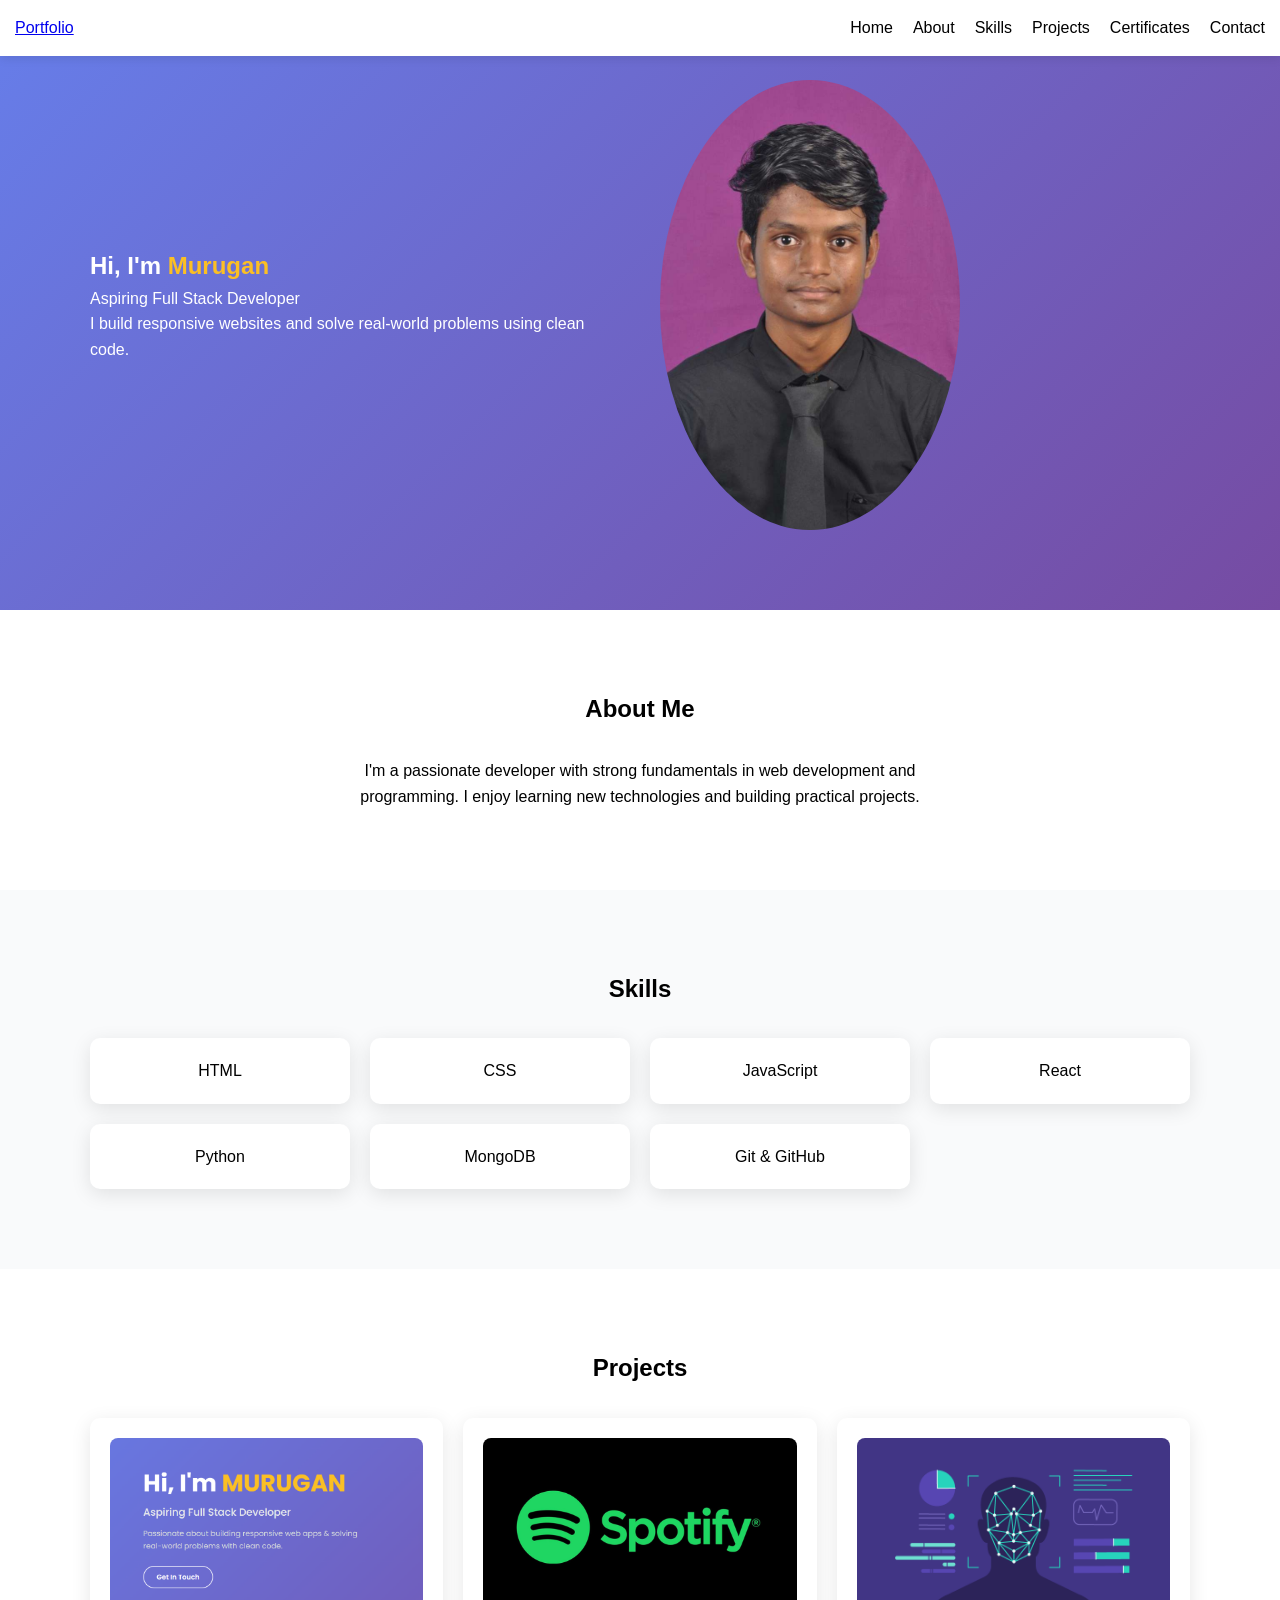
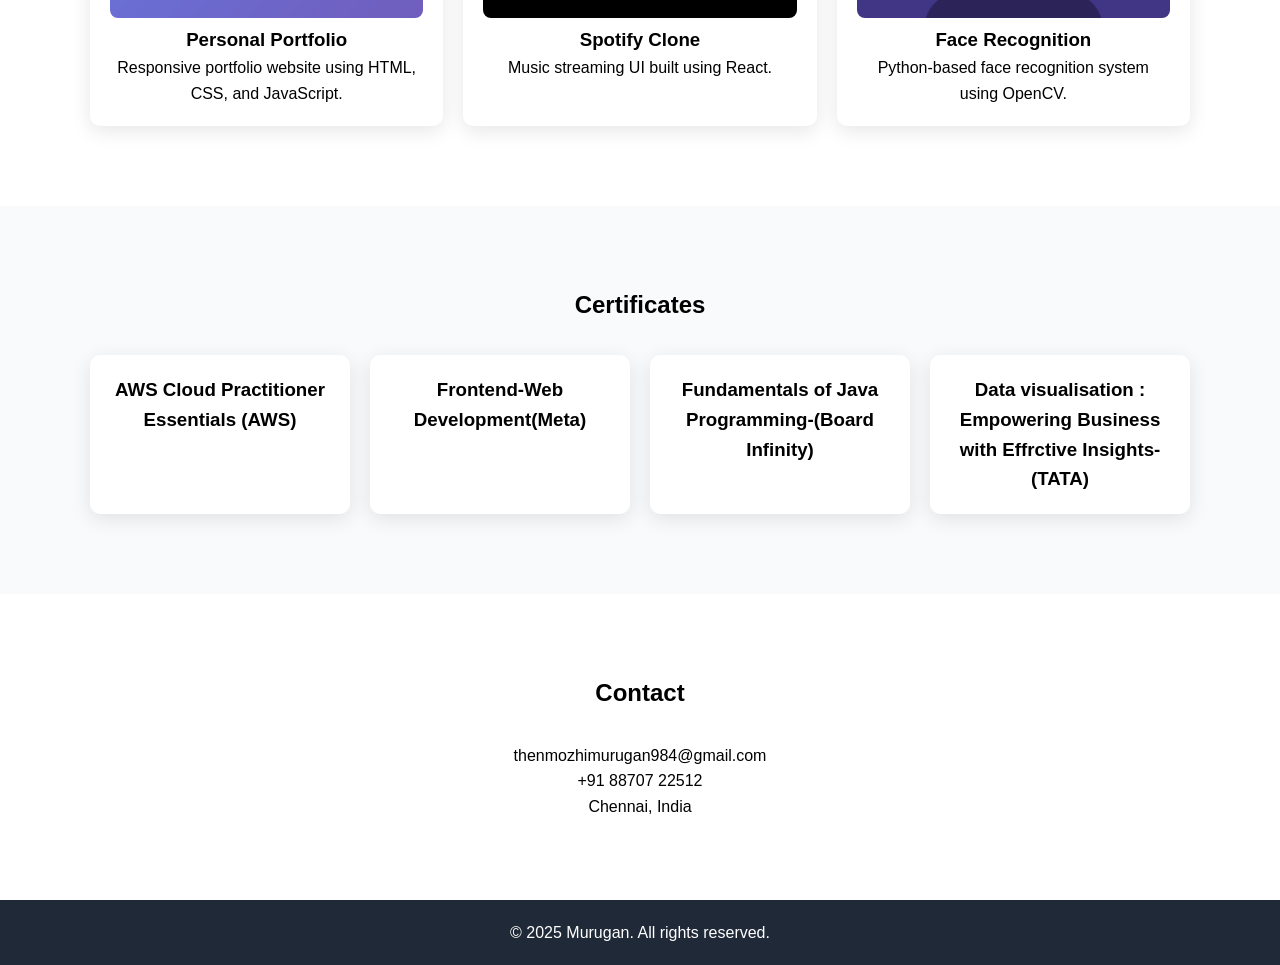
==== My-Portfolio/index.html @ afbfc2dc "Added portfolio files correctly" ====
<!DOCTYPE html>
<html lang="en">
<head>
    <meta charset="UTF-8">
    <meta name="viewport" content="width=device-width, initial-scale=1.0">
    <title>Murugan | Portfolio</title>

    <link rel="stylesheet" href="style.css">
</head>
<body>

<!-- NAVBAR -->
<nav class="navbar">
    <div class="nav-container">
        <div class="nav-logo"><a href="#home">Portfolio</a></div>

        <ul class="nav-menu">
            <li><a href="#home" class="nav-link">Home</a></li>
            <li><a href="#about" class="nav-link">About</a></li>
            <li><a href="#skills" class="nav-link">Skills</a></li>
            <li><a href="#projects" class="nav-link">Projects</a></li>
            <li><a href="#certificates" class="nav-link">Certificates</a></li>
            <li><a href="#contact" class="nav-link">Contact</a></li>
        </ul>

        <div class="nav-toggle">
            <span class="bar"></span>
            <span class="bar"></span>
            <span class="bar"></span>
        </div>
    </div>
</nav>

<!-- HERO -->
<section id="home" class="hero">
    <div class="hero-container">
        <div>
            <h1>Hi, I'm <span class="highlight">Murugan</span></h1>
            <p class="subtitle">Aspiring Full Stack Developer</p>
            <p>I build responsive websites and solve real-world problems using clean code.</p>
        </div>
        <img src="MURUGAN.jpg" class="profile-image" alt="Murugan">
    </div>
</section>

<!-- ABOUT -->
<section id="about">
    <h2 class="section-title">About Me</h2>
    <p class="center">
        I'm a passionate developer with strong fundamentals in web development and programming.
        I enjoy learning new technologies and building practical projects.
    </p>
</section>

<!-- SKILLS -->
<section id="skills" class="gray">
    <h2 class="section-title">Skills</h2>

    <div class="skills-grid">
        <div class="card">HTML</div>
        <div class="card">CSS</div>
        <div class="card">JavaScript</div>
        <div class="card">React</div>
        <div class="card">Python</div>
        <div class="card">MongoDB</div>
        <div class="card">Git & GitHub</div>
    </div>
</section>

<!-- PROJECTS -->
<section id="projects">
    <h2 class="section-title">Projects</h2>

    <div class="projects-grid">
        <div class="project-card">
            <img src="portf.png" alt="Portfolio">
            <h3>Personal Portfolio</h3>
            <p>Responsive portfolio website using HTML, CSS, and JavaScript.</p>
        </div>

        <div class="project-card">
            <img src="spotify.jpg" alt="Spotify Clone">
            <h3>Spotify Clone</h3>
            <p>Music streaming UI built using React.</p>
        </div>

        <div class="project-card">
            <img src="face1.webp" alt="Face Recognition">
            <h3>Face Recognition</h3>
            <p>Python-based face recognition system using OpenCV.</p>
        </div>
    </div>
</section>

<!-- CERTIFICATES -->
<section id="certificates" class="gray">
    <h2 class="section-title">Certificates</h2>

    <div class="projects-grid">
        <div class="project-card">
            <h3>AWS Cloud Practitioner Essentials (AWS)</h3>
        </div>
        <div class="project-card">
            <h3>Frontend-Web Development(Meta)</h3>
        </div>
        <div class="project-card">
            <h3>Fundamentals of Java Programming-(Board Infinity)</h3>
        </div>
        <div class="project-card">
            <h3>Data visualisation : Empowering Business with Effrctive Insights-(TATA)</h3>
        </div>
    </div>
</section>

<!-- CONTACT -->
<section id="contact">
    <h2 class="section-title">Contact</h2>

    <div class="contact">
        <p><i class="fas fa-envelope"></i> thenmozhimurugan984@gmail.com</p>
        <p><i class="fas fa-phone"></i> +91 88707 22512</p>
        <p><i class="fas fa-map-marker-alt"></i> Chennai, India</p>
    </div>
</section>

<footer>
    <p>© 2025 Murugan. All rights reserved.</p>
</footer>

<script src="script.js"></script>
</body>
</html>
---- My-Portfolio/style.css ----
* {
    margin: 0;
    padding: 0;
    box-sizing: border-box;
    font-family: 'Poppins', sans-serif;
}

body {
    line-height: 1.6;
}

.navbar {
    position: fixed;
    width: 100%;
    background: white;
    top: 0;
    padding: 15px;
    box-shadow: 0 2px 10px rgba(0,0,0,0.1);
}

.nav-container {
    display: flex;
    justify-content: space-between;
    align-items: center;
}

.nav-menu {
    display: flex;
    list-style: none;
    gap: 20px;
}

.nav-link {
    text-decoration: none;
    color: black;
    font-weight: 500;
}

.nav-toggle {
    display: none;
    flex-direction: column;
}

.bar {
    width: 25px;
    height: 3px;
    background: black;
    margin: 4px;
}

.hero {
    min-height: 50vh;
    background: linear-gradient(135deg,#667eea,#764ba2);
    color: white;
    display: flex;
    align-items: center;
    padding-top: 80px;
}

.hero-container {
    max-width: 1100px;
    margin: auto;
    display: grid;
    grid-template-columns: 1fr 1fr;
    align-items: center;
    gap: 40px;
}

.profile-image {
    width: 300px;
    border-radius: 70%;
}

.highlight {
    color: #fbbf24;
}

section {
    padding: 80px 20px;
}

.section-title {
    text-align: center;
    margin-bottom: 30px;
}

.center {
    text-align: center;
    max-width: 600px;
    margin: auto;
}

.gray {
    background: #f9fafb;
}

.skills-grid,
.projects-grid {
    display: grid;
    grid-template-columns: repeat(auto-fit,minmax(250px,1fr));
    gap: 20px;
    max-width: 1100px;
    margin: auto;
}

.card,
.project-card {
    background: white;
    padding: 20px;
    text-align: center;
    border-radius: 10px;
    box-shadow: 0 5px 20px rgba(0,0,0,0.1);
}

.project-card img {
    width: 100%;
    height: 180px;
    object-fit: cover;
    border-radius: 8px;
}

.contact {
    text-align: center;
}

footer {
    background: #1f2937;
    color: white;
    text-align: center;
    padding: 20px;
}

@media(max-width:768px){
    .hero-container {
        grid-template-columns: 1fr;
        text-align: center;
    }

    .nav-toggle {
        display: flex;
    }

    .nav-menu {
        display: none;
        flex-direction: column;
    }

    .nav-menu.active {
        display: flex;
    }
}
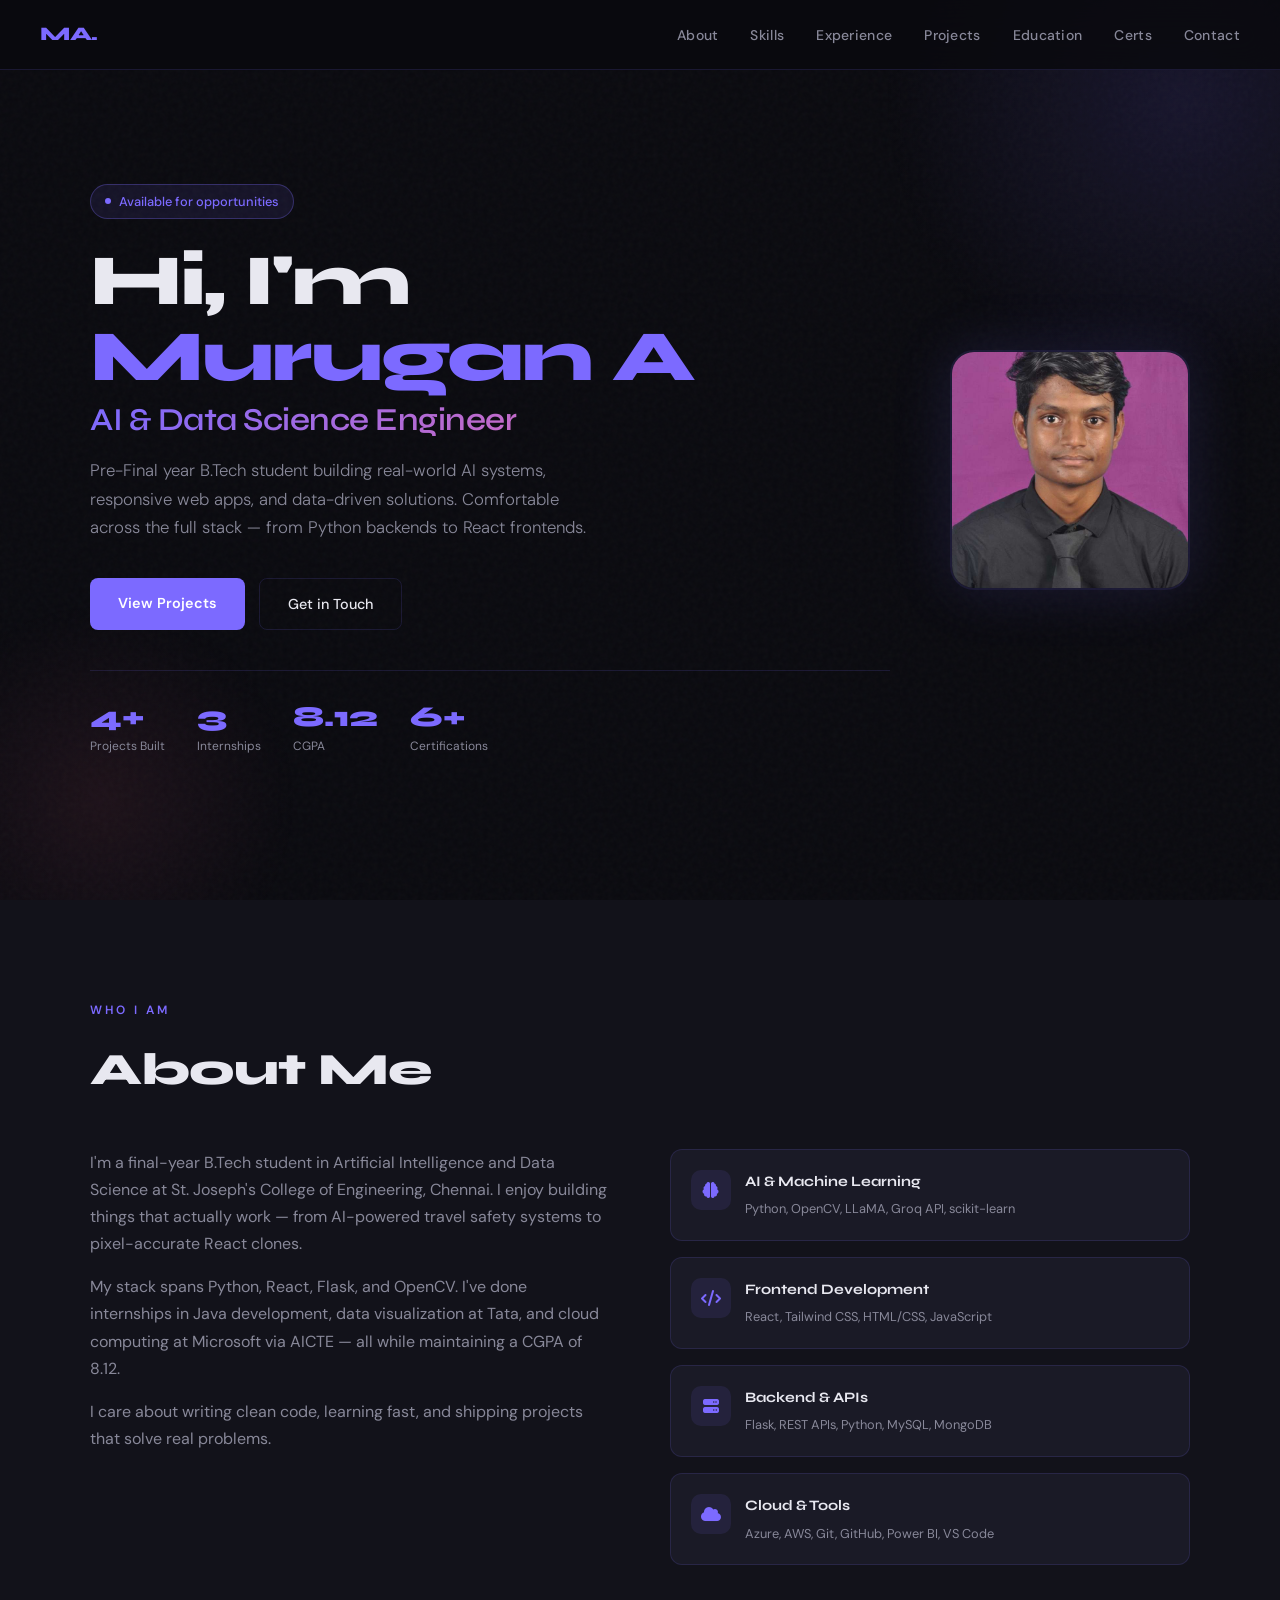
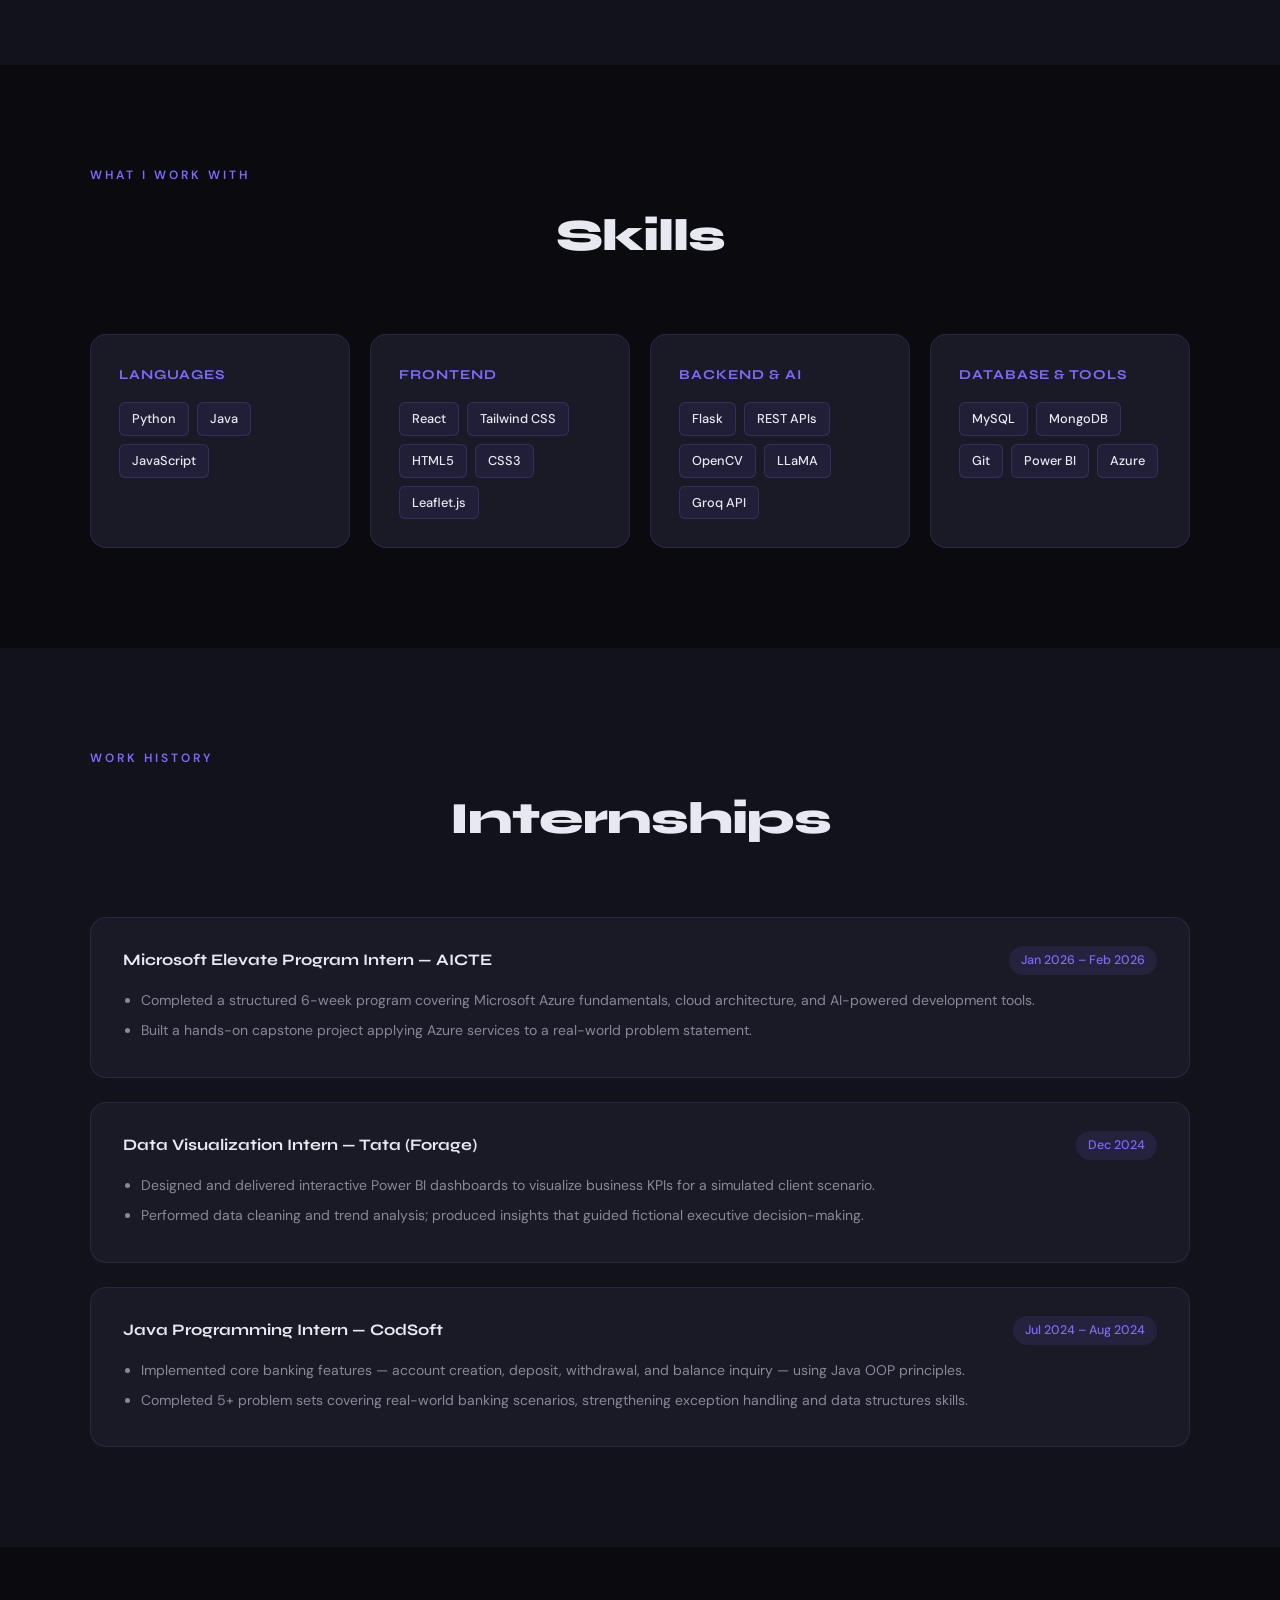
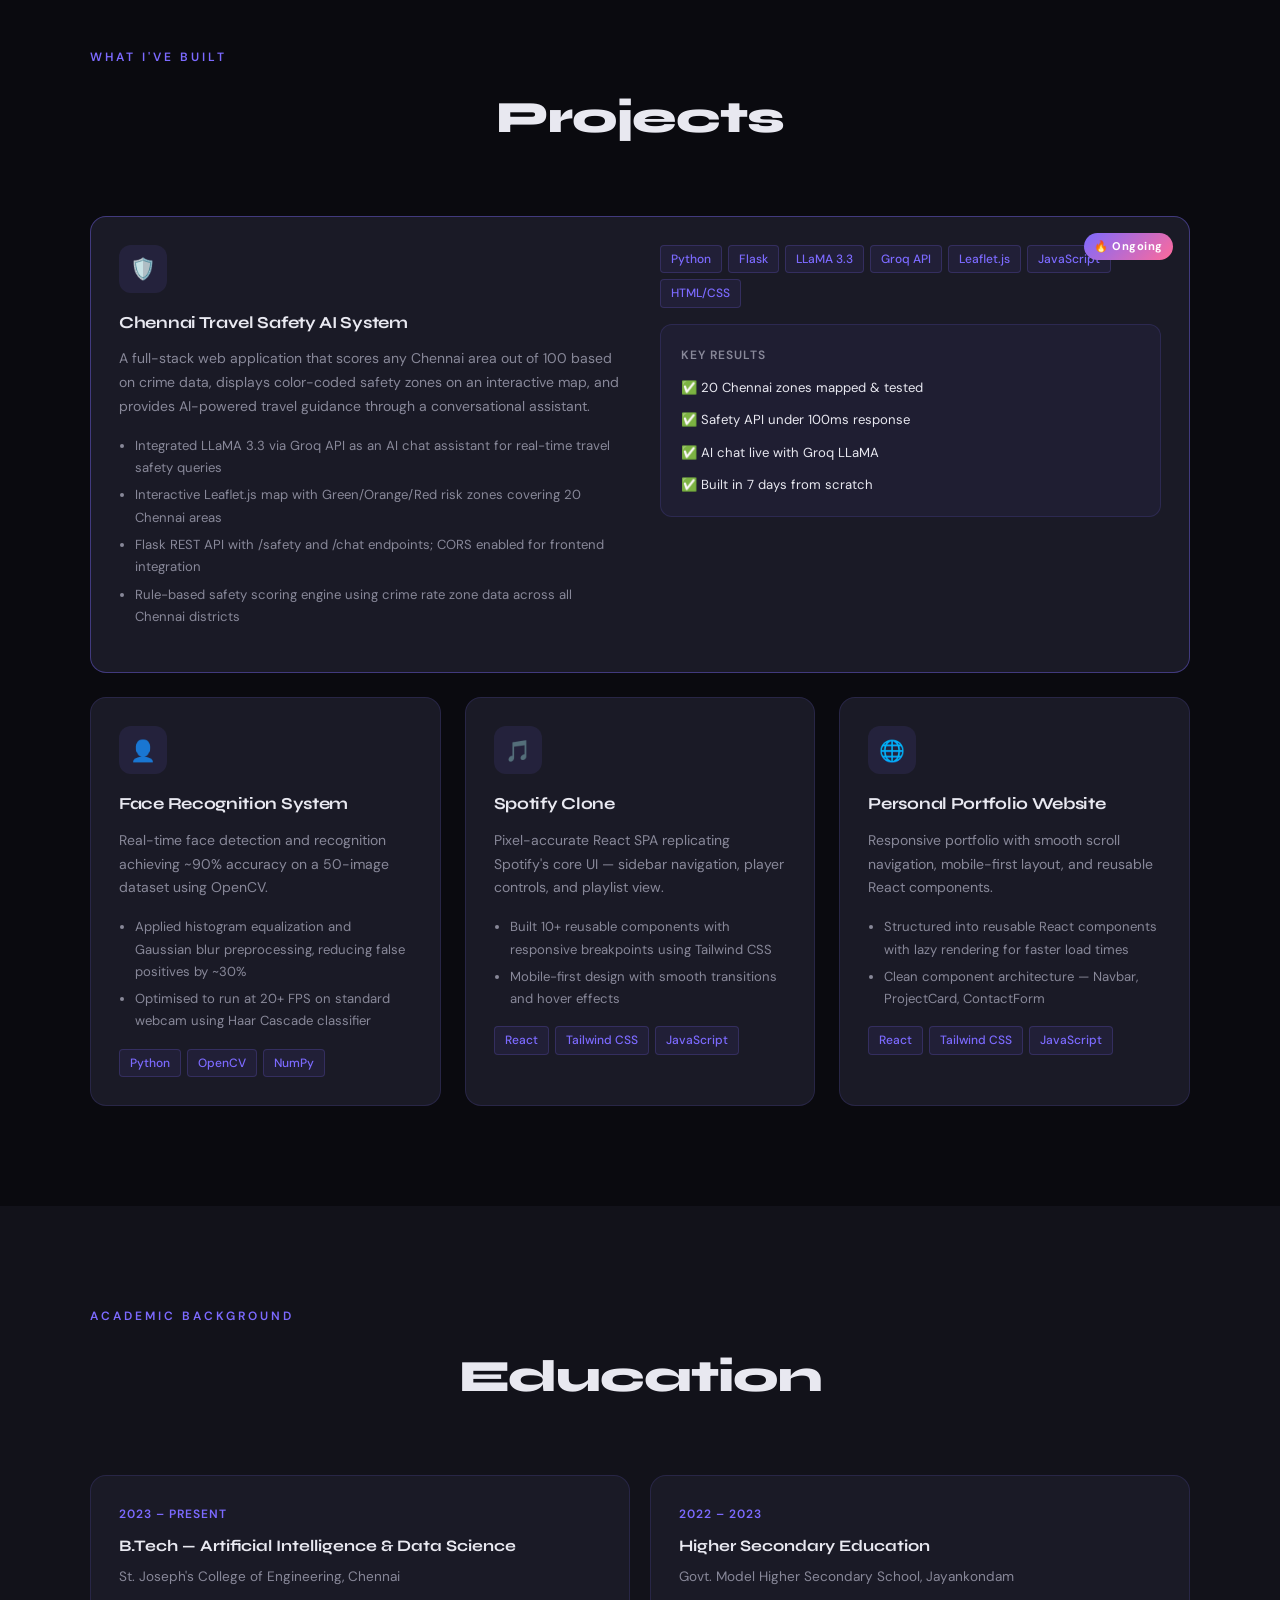
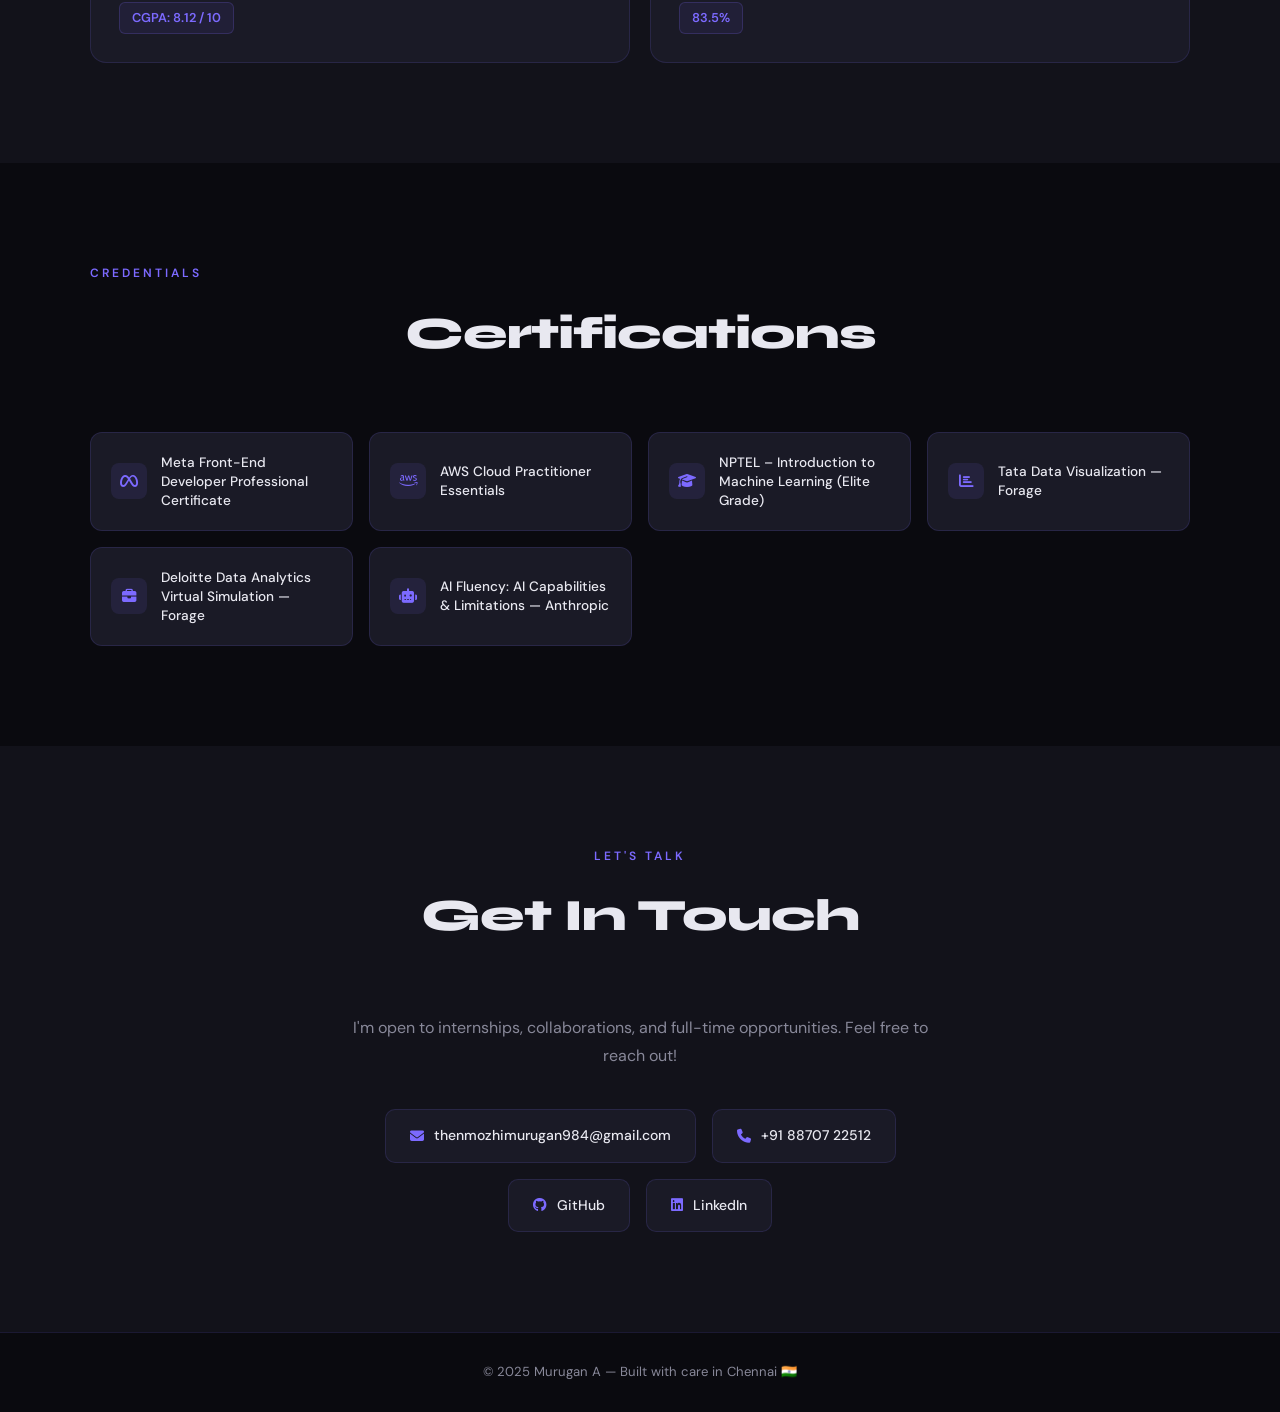
==== commit 48670a16: "Update portfolio homepage" ====
--- a/My-Portfolio/index.html
+++ b/My-Portfolio/index.html
@@ -1,132 +1,987 @@
 <!DOCTYPE html>
 <html lang="en">
 <head>
-    <meta charset="UTF-8">
-    <meta name="viewport" content="width=device-width, initial-scale=1.0">
-    <title>Murugan | Portfolio</title>
-
-    <link rel="stylesheet" href="style.css">
+  <meta charset="UTF-8" />
+  <meta name="viewport" content="width=device-width, initial-scale=1.0"/>
+  <title>Murugan A | AI & Data Science</title>
+  <link href="https://fonts.googleapis.com/css2?family=Syne:wght@400;600;700;800&family=DM+Sans:wght@300;400;500&display=swap" rel="stylesheet"/>
+  <link rel="stylesheet" href="https://cdnjs.cloudflare.com/ajax/libs/font-awesome/6.5.0/css/all.min.css"/>
+  <style>
+    :root {
+      --bg: #0a0a0f;
+      --surface: #12121a;
+      --card: #1a1a26;
+      --accent: #7c6aff;
+      --accent2: #ff6a9a;
+      --text: #e8e8f0;
+      --muted: #888899;
+      --border: rgba(124,106,255,0.15);
+    }
+
+    * { margin:0; padding:0; box-sizing:border-box; }
+
+    html { scroll-behavior: smooth; }
+
+    body {
+      font-family: 'DM Sans', sans-serif;
+      background: var(--bg);
+      color: var(--text);
+      line-height: 1.7;
+      overflow-x: hidden;
+    }
+
+    /* NOISE OVERLAY */
+    body::before {
+      content: '';
+      position: fixed;
+      inset: 0;
+      background-image: url("data:image/svg+xml,%3Csvg viewBox='0 0 200 200' xmlns='http://www.w3.org/2000/svg'%3E%3Cfilter id='n'%3E%3CfeTurbulence type='fractalNoise' baseFrequency='0.9' numOctaves='4' stitchTiles='stitch'/%3E%3C/filter%3E%3Crect width='100%25' height='100%25' filter='url(%23n)' opacity='0.03'/%3E%3C/svg%3E");
+      pointer-events: none;
+      z-index: 0;
+    }
+
+    /* NAVBAR */
+    nav {
+      position: fixed;
+      top: 0; left: 0; right: 0;
+      z-index: 100;
+      padding: 18px 40px;
+      display: flex;
+      justify-content: space-between;
+      align-items: center;
+      background: rgba(10,10,15,0.85);
+      backdrop-filter: blur(16px);
+      border-bottom: 1px solid var(--border);
+    }
+
+    .nav-logo {
+      font-family: 'Syne', sans-serif;
+      font-weight: 800;
+      font-size: 1.2rem;
+      color: var(--accent);
+      text-decoration: none;
+      letter-spacing: -0.5px;
+    }
+
+    .nav-links { display: flex; gap: 32px; list-style: none; }
+    .nav-links a {
+      text-decoration: none;
+      color: var(--muted);
+      font-size: 0.875rem;
+      font-weight: 500;
+      transition: color 0.2s;
+      letter-spacing: 0.3px;
+    }
+    .nav-links a:hover { color: var(--text); }
+
+    .nav-toggle { display: none; flex-direction: column; gap: 5px; cursor: pointer; }
+    .nav-toggle span { width: 24px; height: 2px; background: var(--text); border-radius: 2px; transition: 0.3s; }
+
+    /* HERO */
+    #home {
+      min-height: 100vh;
+      display: flex;
+      align-items: center;
+      padding: 120px 40px 80px;
+      position: relative;
+      overflow: hidden;
+    }
+
+    #home::before {
+      content: '';
+      position: absolute;
+      top: -200px; right: -200px;
+      width: 600px; height: 600px;
+      background: radial-gradient(circle, rgba(124,106,255,0.12) 0%, transparent 70%);
+      pointer-events: none;
+    }
+
+    #home::after {
+      content: '';
+      position: absolute;
+      bottom: -100px; left: -100px;
+      width: 400px; height: 400px;
+      background: radial-gradient(circle, rgba(255,106,154,0.08) 0%, transparent 70%);
+      pointer-events: none;
+    }
+
+    .hero-inner {
+      max-width: 1100px;
+      margin: 0 auto;
+      display: grid;
+      grid-template-columns: 1fr auto;
+      gap: 60px;
+      align-items: center;
+      width: 100%;
+      position: relative;
+      z-index: 1;
+    }
+
+    .hero-tag {
+      display: inline-flex;
+      align-items: center;
+      gap: 8px;
+      background: rgba(124,106,255,0.1);
+      border: 1px solid rgba(124,106,255,0.3);
+      padding: 6px 14px;
+      border-radius: 100px;
+      font-size: 0.8rem;
+      color: var(--accent);
+      margin-bottom: 24px;
+      font-weight: 500;
+    }
+
+    .hero-tag::before {
+      content: '';
+      width: 6px; height: 6px;
+      background: var(--accent);
+      border-radius: 50%;
+      animation: pulse 2s infinite;
+    }
+
+    @keyframes pulse {
+      0%, 100% { opacity: 1; transform: scale(1); }
+      50% { opacity: 0.4; transform: scale(0.8); }
+    }
+
+    h1 {
+      font-family: 'Syne', sans-serif;
+      font-size: clamp(2.8rem, 6vw, 4.5rem);
+      font-weight: 800;
+      line-height: 1.05;
+      letter-spacing: -2px;
+      margin-bottom: 20px;
+    }
+
+    h1 .name { color: var(--accent); }
+    h1 .role { 
+      display: block;
+      background: linear-gradient(135deg, var(--accent), var(--accent2));
+      -webkit-background-clip: text;
+      -webkit-text-fill-color: transparent;
+      background-clip: text;
+      font-size: clamp(1.4rem, 3vw, 2rem);
+      font-weight: 600;
+      margin-top: 8px;
+      letter-spacing: -0.5px;
+    }
+
+    .hero-desc {
+      color: var(--muted);
+      font-size: 1.05rem;
+      max-width: 520px;
+      margin-bottom: 36px;
+      font-weight: 300;
+    }
+
+    .hero-btns { display: flex; gap: 14px; flex-wrap: wrap; }
+
+    .btn-primary {
+      padding: 13px 28px;
+      background: var(--accent);
+      color: white;
+      border: none;
+      border-radius: 8px;
+      font-size: 0.9rem;
+      font-weight: 600;
+      cursor: pointer;
+      text-decoration: none;
+      transition: all 0.2s;
+      font-family: 'DM Sans', sans-serif;
+    }
+    .btn-primary:hover { background: #6a58e8; transform: translateY(-2px); }
+
+    .btn-outline {
+      padding: 13px 28px;
+      background: transparent;
+      color: var(--text);
+      border: 1px solid var(--border);
+      border-radius: 8px;
+      font-size: 0.9rem;
+      font-weight: 500;
+      cursor: pointer;
+      text-decoration: none;
+      transition: all 0.2s;
+      font-family: 'DM Sans', sans-serif;
+    }
+    .btn-outline:hover { border-color: var(--accent); color: var(--accent); }
+
+    .hero-avatar {
+      width: 240px; height: 240px;
+      border-radius: 24px;
+      object-fit: cover;
+      border: 2px solid var(--border);
+      box-shadow: 0 0 60px rgba(124,106,255,0.15);
+    }
+
+    .hero-stats {
+      display: flex;
+      gap: 32px;
+      margin-top: 40px;
+      padding-top: 32px;
+      border-top: 1px solid var(--border);
+    }
+
+    .stat { text-align: left; }
+    .stat-num {
+      font-family: 'Syne', sans-serif;
+      font-size: 1.8rem;
+      font-weight: 800;
+      color: var(--accent);
+      line-height: 1;
+    }
+    .stat-label { font-size: 0.75rem; color: var(--muted); margin-top: 4px; }
+
+    /* SECTIONS */
+    section { padding: 100px 40px; position: relative; z-index: 1; }
+
+    .section-label {
+      font-size: 0.75rem;
+      font-weight: 600;
+      letter-spacing: 3px;
+      text-transform: uppercase;
+      color: var(--accent);
+      margin-bottom: 12px;
+    }
+
+    .section-title {
+      font-family: 'Syne', sans-serif;
+      font-size: clamp(1.8rem, 4vw, 2.8rem);
+      font-weight: 800;
+      letter-spacing: -1px;
+      margin-bottom: 60px;
+      text-align: center;
+    }
+
+    .container { max-width: 1100px; margin: 0 auto; }
+
+    /* ABOUT */
+    #about { background: var(--surface); }
+
+    .about-grid {
+      display: grid;
+      grid-template-columns: 1fr 1fr;
+      gap: 60px;
+      align-items: start;
+    }
+
+    .about-text p {
+      color: var(--muted);
+      margin-bottom: 16px;
+      font-size: 1rem;
+    }
+
+    .about-highlights {
+      display: flex;
+      flex-direction: column;
+      gap: 16px;
+    }
+
+    .highlight-item {
+      background: var(--card);
+      border: 1px solid var(--border);
+      border-radius: 12px;
+      padding: 20px;
+      display: flex;
+      align-items: flex-start;
+      gap: 14px;
+    }
+
+    .highlight-icon {
+      width: 40px; height: 40px;
+      background: rgba(124,106,255,0.1);
+      border-radius: 10px;
+      display: flex;
+      align-items: center;
+      justify-content: center;
+      color: var(--accent);
+      font-size: 1rem;
+      flex-shrink: 0;
+    }
+
+    .highlight-item h4 {
+      font-family: 'Syne', sans-serif;
+      font-size: 0.9rem;
+      font-weight: 700;
+      margin-bottom: 4px;
+    }
+
+    .highlight-item p { font-size: 0.8rem; color: var(--muted); margin: 0; }
+
+    /* SKILLS */
+    #skills { background: var(--bg); }
+
+    .skills-categories {
+      display: grid;
+      grid-template-columns: repeat(auto-fit, minmax(240px, 1fr));
+      gap: 20px;
+    }
+
+    .skill-category {
+      background: var(--card);
+      border: 1px solid var(--border);
+      border-radius: 16px;
+      padding: 28px;
+      transition: border-color 0.3s;
+    }
+
+    .skill-category:hover { border-color: rgba(124,106,255,0.4); }
+
+    .skill-category h3 {
+      font-family: 'Syne', sans-serif;
+      font-size: 0.85rem;
+      font-weight: 700;
+      letter-spacing: 1px;
+      text-transform: uppercase;
+      color: var(--accent);
+      margin-bottom: 16px;
+    }
+
+    .skill-tags { display: flex; flex-wrap: wrap; gap: 8px; }
+
+    .skill-tag {
+      padding: 5px 12px;
+      background: rgba(124,106,255,0.08);
+      border: 1px solid rgba(124,106,255,0.2);
+      border-radius: 6px;
+      font-size: 0.8rem;
+      color: var(--text);
+      font-weight: 500;
+    }
+
+    /* EXPERIENCE */
+    #experience { background: var(--surface); }
+
+    .timeline { display: flex; flex-direction: column; gap: 24px; }
+
+    .timeline-item {
+      background: var(--card);
+      border: 1px solid var(--border);
+      border-radius: 16px;
+      padding: 28px 32px;
+      position: relative;
+      transition: border-color 0.3s, transform 0.2s;
+    }
+
+    .timeline-item:hover { border-color: rgba(124,106,255,0.4); transform: translateX(4px); }
+
+    .timeline-header {
+      display: flex;
+      justify-content: space-between;
+      align-items: flex-start;
+      margin-bottom: 14px;
+      flex-wrap: wrap;
+      gap: 8px;
+    }
+
+    .timeline-title {
+      font-family: 'Syne', sans-serif;
+      font-size: 1rem;
+      font-weight: 700;
+    }
+
+    .timeline-date {
+      font-size: 0.78rem;
+      color: var(--accent);
+      background: rgba(124,106,255,0.1);
+      padding: 4px 12px;
+      border-radius: 100px;
+      font-weight: 500;
+      white-space: nowrap;
+    }
+
+    .timeline-item ul { padding-left: 18px; }
+    .timeline-item li { font-size: 0.875rem; color: var(--muted); margin-bottom: 6px; }
+
+    /* PROJECTS */
+    #projects { background: var(--bg); }
+
+    .projects-grid {
+      display: grid;
+      grid-template-columns: repeat(auto-fit, minmax(320px, 1fr));
+      gap: 24px;
+    }
+
+    .project-card {
+      background: var(--card);
+      border: 1px solid var(--border);
+      border-radius: 16px;
+      overflow: hidden;
+      transition: all 0.3s;
+      position: relative;
+    }
+
+    .project-card:hover { border-color: rgba(124,106,255,0.5); transform: translateY(-4px); box-shadow: 0 20px 60px rgba(124,106,255,0.1); }
+
+    .project-card.featured { border-color: rgba(124,106,255,0.4); grid-column: 1 / -1; }
+
+    .project-badge {
+      position: absolute;
+      top: 16px; right: 16px;
+      background: linear-gradient(135deg, var(--accent), var(--accent2));
+      color: white;
+      font-size: 0.7rem;
+      font-weight: 700;
+      padding: 4px 10px;
+      border-radius: 100px;
+      letter-spacing: 0.5px;
+    }
+
+    .project-body { padding: 28px; }
+
+    .project-card.featured .project-body {
+      display: grid;
+      grid-template-columns: 1fr 1fr;
+      gap: 40px;
+      align-items: start;
+    }
+
+    .project-icon {
+      width: 48px; height: 48px;
+      background: rgba(124,106,255,0.1);
+      border-radius: 12px;
+      display: flex; align-items: center; justify-content: center;
+      font-size: 1.3rem;
+      margin-bottom: 16px;
+    }
+
+    .project-card h3 {
+      font-family: 'Syne', sans-serif;
+      font-size: 1.05rem;
+      font-weight: 700;
+      margin-bottom: 10px;
+      letter-spacing: -0.3px;
+    }
+
+    .project-card p { font-size: 0.875rem; color: var(--muted); margin-bottom: 16px; }
+
+    .project-card ul { padding-left: 16px; margin-bottom: 16px; }
+    .project-card li { font-size: 0.82rem; color: var(--muted); margin-bottom: 5px; }
+
+    .project-stack { display: flex; flex-wrap: wrap; gap: 6px; }
+
+    .stack-tag {
+      padding: 3px 10px;
+      background: rgba(124,106,255,0.08);
+      border: 1px solid rgba(124,106,255,0.2);
+      border-radius: 4px;
+      font-size: 0.75rem;
+      color: var(--accent);
+      font-weight: 500;
+    }
+
+    /* EDUCATION */
+    #education { background: var(--surface); }
+
+    .edu-grid { display: grid; grid-template-columns: 1fr 1fr; gap: 20px; }
+
+    .edu-card {
+      background: var(--card);
+      border: 1px solid var(--border);
+      border-radius: 16px;
+      padding: 28px;
+      transition: border-color 0.3s;
+    }
+
+    .edu-card:hover { border-color: rgba(124,106,255,0.4); }
+
+    .edu-card .year {
+      font-size: 0.75rem;
+      color: var(--accent);
+      font-weight: 600;
+      letter-spacing: 1px;
+      margin-bottom: 8px;
+    }
+
+    .edu-card h3 {
+      font-family: 'Syne', sans-serif;
+      font-size: 1rem;
+      font-weight: 700;
+      margin-bottom: 6px;
+    }
+
+    .edu-card .institution { font-size: 0.85rem; color: var(--muted); }
+    .edu-card .grade {
+      margin-top: 14px;
+      font-size: 0.8rem;
+      color: var(--accent);
+      font-weight: 600;
+      background: rgba(124,106,255,0.08);
+      border: 1px solid rgba(124,106,255,0.2);
+      display: inline-block;
+      padding: 4px 12px;
+      border-radius: 6px;
+    }
+
+    /* CERTIFICATIONS */
+    #certifications { background: var(--bg); }
+
+    .certs-grid {
+      display: grid;
+      grid-template-columns: repeat(auto-fit, minmax(260px, 1fr));
+      gap: 16px;
+    }
+
+    .cert-card {
+      background: var(--card);
+      border: 1px solid var(--border);
+      border-radius: 12px;
+      padding: 20px;
+      display: flex;
+      align-items: center;
+      gap: 14px;
+      transition: border-color 0.3s;
+    }
+
+    .cert-card:hover { border-color: rgba(124,106,255,0.4); }
+
+    .cert-icon {
+      width: 36px; height: 36px;
+      background: rgba(124,106,255,0.1);
+      border-radius: 8px;
+      display: flex; align-items: center; justify-content: center;
+      color: var(--accent);
+      font-size: 0.9rem;
+      flex-shrink: 0;
+    }
+
+    .cert-card span { font-size: 0.85rem; font-weight: 500; line-height: 1.4; }
+
+    /* CONTACT */
+    #contact { background: var(--surface); text-align: center; }
+
+    .contact-inner { max-width: 600px; margin: 0 auto; }
+
+    .contact-inner p { color: var(--muted); margin-bottom: 40px; font-size: 1rem; }
+
+    .contact-links { display: flex; justify-content: center; gap: 16px; flex-wrap: wrap; }
+
+    .contact-link {
+      display: flex;
+      align-items: center;
+      gap: 10px;
+      padding: 14px 24px;
+      background: var(--card);
+      border: 1px solid var(--border);
+      border-radius: 10px;
+      color: var(--text);
+      text-decoration: none;
+      font-size: 0.875rem;
+      font-weight: 500;
+      transition: all 0.2s;
+    }
+
+    .contact-link:hover { border-color: var(--accent); color: var(--accent); transform: translateY(-2px); }
+    .contact-link i { color: var(--accent); }
+
+    /* FOOTER */
+    footer {
+      text-align: center;
+      padding: 28px;
+      border-top: 1px solid var(--border);
+      color: var(--muted);
+      font-size: 0.82rem;
+    }
+
+    /* RESPONSIVE */
+    @media (max-width: 768px) {
+      nav { padding: 16px 20px; }
+      .nav-links { display: none; flex-direction: column; position: absolute; top: 64px; left: 0; right: 0; background: var(--surface); padding: 20px; gap: 16px; border-bottom: 1px solid var(--border); }
+      .nav-links.open { display: flex; }
+      .nav-toggle { display: flex; }
+      section { padding: 70px 20px; }
+      #home { padding: 100px 20px 60px; }
+      .hero-inner { grid-template-columns: 1fr; }
+      .hero-avatar { width: 160px; height: 160px; }
+      .about-grid { grid-template-columns: 1fr; }
+      .edu-grid { grid-template-columns: 1fr; }
+      .project-card.featured .project-body { grid-template-columns: 1fr; }
+      .hero-stats { gap: 20px; }
+    }
+  </style>
 </head>
 <body>
 
 <!-- NAVBAR -->
-<nav class="navbar">
-    <div class="nav-container">
-        <div class="nav-logo"><a href="#home">Portfolio</a></div>
-
-        <ul class="nav-menu">
-            <li><a href="#home" class="nav-link">Home</a></li>
-            <li><a href="#about" class="nav-link">About</a></li>
-            <li><a href="#skills" class="nav-link">Skills</a></li>
-            <li><a href="#projects" class="nav-link">Projects</a></li>
-            <li><a href="#certificates" class="nav-link">Certificates</a></li>
-            <li><a href="#contact" class="nav-link">Contact</a></li>
-        </ul>
-
-        <div class="nav-toggle">
-            <span class="bar"></span>
-            <span class="bar"></span>
-            <span class="bar"></span>
-        </div>
+<nav>
+  <a class="nav-logo" href="#home">MA.</a>
+  <ul class="nav-links" id="navLinks">
+    <li><a href="#about">About</a></li>
+    <li><a href="#skills">Skills</a></li>
+    <li><a href="#experience">Experience</a></li>
+    <li><a href="#projects">Projects</a></li>
+    <li><a href="#education">Education</a></li>
+    <li><a href="#certifications">Certs</a></li>
+    <li><a href="#contact">Contact</a></li>
+  </ul>
+  <div class="nav-toggle" id="navToggle">
+    <span></span><span></span><span></span>
+  </div>
+</nav>
+
+<!-- HERO -->
+<section id="home">
+  <div class="hero-inner">
+    <div>
+      <div class="hero-tag">Available for opportunities</div>
+      <h1>
+        Hi, I'm <span class="name">Murugan A</span>
+        <span class="role">AI & Data Science Engineer</span>
+      </h1>
+      <p class="hero-desc">Pre-Final year B.Tech student building real-world AI systems, responsive web apps, and data-driven solutions. Comfortable across the full stack — from Python backends to React frontends.</p>
+      <div class="hero-btns">
+        <a href="#projects" class="btn-primary">View Projects</a>
+        <a href="mailto:thenmozhimurugan984@gmail.com" class="btn-outline">Get in Touch</a>
+      </div>
+      <div class="hero-stats">
+        <div class="stat">
+          <div class="stat-num">4+</div>
+          <div class="stat-label">Projects Built</div>
+        </div>
+        <div class="stat">
+          <div class="stat-num">3</div>
+          <div class="stat-label">Internships</div>
+        </div>
+        <div class="stat">
+          <div class="stat-num">8.12</div>
+          <div class="stat-label">CGPA</div>
+        </div>
+        <div class="stat">
+          <div class="stat-num">6+</div>
+          <div class="stat-label">Certifications</div>
+        </div>
+      </div>
     </div>
-</nav>
-
-<!-- HERO -->
-<section id="home" class="hero">
-    <div class="hero-container">
-        <div>
-            <h1>Hi, I'm <span class="highlight">Murugan</span></h1>
-            <p class="subtitle">Aspiring Full Stack Developer</p>
-            <p>I build responsive websites and solve real-world problems using clean code.</p>
-        </div>
-        <img src="MURUGAN.jpg" class="profile-image" alt="Murugan">
-    </div>
+    <img src="MURUGAN.jpg" alt="Murugan A" class="hero-avatar"/>
+  </div>
 </section>
 
 <!-- ABOUT -->
 <section id="about">
-    <h2 class="section-title">About Me</h2>
-    <p class="center">
-        I'm a passionate developer with strong fundamentals in web development and programming.
-        I enjoy learning new technologies and building practical projects.
-    </p>
+  <div class="container">
+    <div class="section-label">Who I Am</div>
+    <h2 class="section-title" style="text-align:left; margin-bottom:40px;">About Me</h2>
+    <div class="about-grid">
+      <div class="about-text">
+        <p>I'm a final-year B.Tech student in Artificial Intelligence and Data Science at St. Joseph's College of Engineering, Chennai. I enjoy building things that actually work — from AI-powered travel safety systems to pixel-accurate React clones.</p>
+        <p>My stack spans Python, React, Flask, and OpenCV. I've done internships in Java development, data visualization at Tata, and cloud computing at Microsoft via AICTE — all while maintaining a CGPA of 8.12.</p>
+        <p>I care about writing clean code, learning fast, and shipping projects that solve real problems.</p>
+      </div>
+      <div class="about-highlights">
+        <div class="highlight-item">
+          <div class="highlight-icon"><i class="fas fa-brain"></i></div>
+          <div>
+            <h4>AI & Machine Learning</h4>
+            <p>Python, OpenCV, LLaMA, Groq API, scikit-learn</p>
+          </div>
+        </div>
+        <div class="highlight-item">
+          <div class="highlight-icon"><i class="fas fa-code"></i></div>
+          <div>
+            <h4>Frontend Development</h4>
+            <p>React, Tailwind CSS, HTML/CSS, JavaScript</p>
+          </div>
+        </div>
+        <div class="highlight-item">
+          <div class="highlight-icon"><i class="fas fa-server"></i></div>
+          <div>
+            <h4>Backend & APIs</h4>
+            <p>Flask, REST APIs, Python, MySQL, MongoDB</p>
+          </div>
+        </div>
+        <div class="highlight-item">
+          <div class="highlight-icon"><i class="fas fa-cloud"></i></div>
+          <div>
+            <h4>Cloud & Tools</h4>
+            <p>Azure, AWS, Git, GitHub, Power BI, VS Code</p>
+          </div>
+        </div>
+      </div>
+    </div>
+  </div>
 </section>
 
 <!-- SKILLS -->
-<section id="skills" class="gray">
+<section id="skills">
+  <div class="container">
+    <div class="section-label">What I Work With</div>
     <h2 class="section-title">Skills</h2>
-
-    <div class="skills-grid">
-        <div class="card">HTML</div>
-        <div class="card">CSS</div>
-        <div class="card">JavaScript</div>
-        <div class="card">React</div>
-        <div class="card">Python</div>
-        <div class="card">MongoDB</div>
-        <div class="card">Git & GitHub</div>
+    <div class="skills-categories">
+      <div class="skill-category">
+        <h3>Languages</h3>
+        <div class="skill-tags">
+          <span class="skill-tag">Python</span>
+          <span class="skill-tag">Java</span>
+          <span class="skill-tag">JavaScript</span>
+        </div>
+      </div>
+      <div class="skill-category">
+        <h3>Frontend</h3>
+        <div class="skill-tags">
+          <span class="skill-tag">React</span>
+          <span class="skill-tag">Tailwind CSS</span>
+          <span class="skill-tag">HTML5</span>
+          <span class="skill-tag">CSS3</span>
+          <span class="skill-tag">Leaflet.js</span>
+        </div>
+      </div>
+      <div class="skill-category">
+        <h3>Backend & AI</h3>
+        <div class="skill-tags">
+          <span class="skill-tag">Flask</span>
+          <span class="skill-tag">REST APIs</span>
+          <span class="skill-tag">OpenCV</span>
+          <span class="skill-tag">LLaMA</span>
+          <span class="skill-tag">Groq API</span>
+        </div>
+      </div>
+      <div class="skill-category">
+        <h3>Database & Tools</h3>
+        <div class="skill-tags">
+          <span class="skill-tag">MySQL</span>
+          <span class="skill-tag">MongoDB</span>
+          <span class="skill-tag">Git</span>
+          <span class="skill-tag">Power BI</span>
+          <span class="skill-tag">Azure</span>
+        </div>
+      </div>
     </div>
+  </div>
+</section>
+
+<!-- EXPERIENCE -->
+<section id="experience">
+  <div class="container">
+    <div class="section-label">Work History</div>
+    <h2 class="section-title">Internships</h2>
+    <div class="timeline">
+      <div class="timeline-item">
+        <div class="timeline-header">
+          <div class="timeline-title">Microsoft Elevate Program Intern — AICTE</div>
+          <div class="timeline-date">Jan 2026 – Feb 2026</div>
+        </div>
+        <ul>
+          <li>Completed a structured 6-week program covering Microsoft Azure fundamentals, cloud architecture, and AI-powered development tools.</li>
+          <li>Built a hands-on capstone project applying Azure services to a real-world problem statement.</li>
+        </ul>
+      </div>
+      <div class="timeline-item">
+        <div class="timeline-header">
+          <div class="timeline-title">Data Visualization Intern — Tata (Forage)</div>
+          <div class="timeline-date">Dec 2024</div>
+        </div>
+        <ul>
+          <li>Designed and delivered interactive Power BI dashboards to visualize business KPIs for a simulated client scenario.</li>
+          <li>Performed data cleaning and trend analysis; produced insights that guided fictional executive decision-making.</li>
+        </ul>
+      </div>
+      <div class="timeline-item">
+        <div class="timeline-header">
+          <div class="timeline-title">Java Programming Intern — CodSoft</div>
+          <div class="timeline-date">Jul 2024 – Aug 2024</div>
+        </div>
+        <ul>
+          <li>Implemented core banking features — account creation, deposit, withdrawal, and balance inquiry — using Java OOP principles.</li>
+          <li>Completed 5+ problem sets covering real-world banking scenarios, strengthening exception handling and data structures skills.</li>
+        </ul>
+      </div>
+    </div>
+  </div>
 </section>
 
 <!-- PROJECTS -->
 <section id="projects">
+  <div class="container">
+    <div class="section-label">What I've Built</div>
     <h2 class="section-title">Projects</h2>
-
     <div class="projects-grid">
-        <div class="project-card">
-            <img src="portf.png" alt="Portfolio">
-            <h3>Personal Portfolio</h3>
-            <p>Responsive portfolio website using HTML, CSS, and JavaScript.</p>
-        </div>
-
-        <div class="project-card">
-            <img src="spotify.jpg" alt="Spotify Clone">
-            <h3>Spotify Clone</h3>
-            <p>Music streaming UI built using React.</p>
-        </div>
-
-        <div class="project-card">
-            <img src="face1.webp" alt="Face Recognition">
-            <h3>Face Recognition</h3>
-            <p>Python-based face recognition system using OpenCV.</p>
-        </div>
+
+      <!-- FEATURED PROJECT -->
+      <div class="project-card featured">
+        <span class="project-badge">🔥 Ongoing</span>
+        <div class="project-body">
+          <div>
+            <div class="project-icon">🛡️</div>
+            <h3>Chennai Travel Safety AI System</h3>
+            <p>A full-stack web application that scores any Chennai area out of 100 based on crime data, displays color-coded safety zones on an interactive map, and provides AI-powered travel guidance through a conversational assistant.</p>
+            <ul>
+              <li>Integrated LLaMA 3.3 via Groq API as an AI chat assistant for real-time travel safety queries</li>
+              <li>Interactive Leaflet.js map with Green/Orange/Red risk zones covering 20 Chennai areas</li>
+              <li>Flask REST API with /safety and /chat endpoints; CORS enabled for frontend integration</li>
+              <li>Rule-based safety scoring engine using crime rate zone data across all Chennai districts</li>
+            </ul>
+          </div>
+          <div>
+            <div class="project-stack" style="margin-bottom:16px;">
+              <span class="stack-tag">Python</span>
+              <span class="stack-tag">Flask</span>
+              <span class="stack-tag">LLaMA 3.3</span>
+              <span class="stack-tag">Groq API</span>
+              <span class="stack-tag">Leaflet.js</span>
+              <span class="stack-tag">JavaScript</span>
+              <span class="stack-tag">HTML/CSS</span>
+            </div>
+            <div style="background:rgba(124,106,255,0.06); border:1px solid var(--border); border-radius:12px; padding:20px;">
+              <div style="font-size:0.75rem; color:var(--muted); margin-bottom:12px; text-transform:uppercase; letter-spacing:1px; font-weight:600;">Key Results</div>
+              <div style="display:flex; flex-direction:column; gap:10px;">
+                <div style="font-size:0.82rem; color:var(--text);">✅ 20 Chennai zones mapped & tested</div>
+                <div style="font-size:0.82rem; color:var(--text);">✅ Safety API under 100ms response</div>
+                <div style="font-size:0.82rem; color:var(--text);">✅ AI chat live with Groq LLaMA</div>
+                <div style="font-size:0.82rem; color:var(--text);">✅ Built in 7 days from scratch</div>
+              </div>
+            </div>
+          </div>
+        </div>
+      </div>
+
+      <div class="project-card">
+        <div class="project-body">
+          <div class="project-icon">👤</div>
+          <h3>Face Recognition System</h3>
+          <p>Real-time face detection and recognition achieving ~90% accuracy on a 50-image dataset using OpenCV.</p>
+          <ul>
+            <li>Applied histogram equalization and Gaussian blur preprocessing, reducing false positives by ~30%</li>
+            <li>Optimised to run at 20+ FPS on standard webcam using Haar Cascade classifier</li>
+          </ul>
+          <div class="project-stack">
+            <span class="stack-tag">Python</span>
+            <span class="stack-tag">OpenCV</span>
+            <span class="stack-tag">NumPy</span>
+          </div>
+        </div>
+      </div>
+
+      <div class="project-card">
+        <div class="project-body">
+          <div class="project-icon">🎵</div>
+          <h3>Spotify Clone</h3>
+          <p>Pixel-accurate React SPA replicating Spotify's core UI — sidebar navigation, player controls, and playlist view.</p>
+          <ul>
+            <li>Built 10+ reusable components with responsive breakpoints using Tailwind CSS</li>
+            <li>Mobile-first design with smooth transitions and hover effects</li>
+          </ul>
+          <div class="project-stack">
+            <span class="stack-tag">React</span>
+            <span class="stack-tag">Tailwind CSS</span>
+            <span class="stack-tag">JavaScript</span>
+          </div>
+        </div>
+      </div>
+
+      <div class="project-card">
+        <div class="project-body">
+          <div class="project-icon">🌐</div>
+          <h3>Personal Portfolio Website</h3>
+          <p>Responsive portfolio with smooth scroll navigation, mobile-first layout, and reusable React components.</p>
+          <ul>
+            <li>Structured into reusable React components with lazy rendering for faster load times</li>
+            <li>Clean component architecture — Navbar, ProjectCard, ContactForm</li>
+          </ul>
+          <div class="project-stack">
+            <span class="stack-tag">React</span>
+            <span class="stack-tag">Tailwind CSS</span>
+            <span class="stack-tag">JavaScript</span>
+          </div>
+        </div>
+      </div>
+
     </div>
+  </div>
 </section>
 
-<!-- CERTIFICATES -->
-<section id="certificates" class="gray">
-    <h2 class="section-title">Certificates</h2>
-
-    <div class="projects-grid">
-        <div class="project-card">
-            <h3>AWS Cloud Practitioner Essentials (AWS)</h3>
-        </div>
-        <div class="project-card">
-            <h3>Frontend-Web Development(Meta)</h3>
-        </div>
-        <div class="project-card">
-            <h3>Fundamentals of Java Programming-(Board Infinity)</h3>
-        </div>
-        <div class="project-card">
-            <h3>Data visualisation : Empowering Business with Effrctive Insights-(TATA)</h3>
-        </div>
+<!-- EDUCATION -->
+<section id="education">
+  <div class="container">
+    <div class="section-label">Academic Background</div>
+    <h2 class="section-title">Education</h2>
+    <div class="edu-grid">
+      <div class="edu-card">
+        <div class="year">2023 – PRESENT</div>
+        <h3>B.Tech — Artificial Intelligence & Data Science</h3>
+        <div class="institution">St. Joseph's College of Engineering, Chennai</div>
+        <div class="grade">CGPA: 8.12 / 10</div>
+      </div>
+      <div class="edu-card">
+        <div class="year">2022 – 2023</div>
+        <h3>Higher Secondary Education</h3>
+        <div class="institution">Govt. Model Higher Secondary School, Jayankondam</div>
+        <div class="grade">83.5%</div>
+      </div>
     </div>
+  </div>
+</section>
+
+<!-- CERTIFICATIONS -->
+<section id="certifications">
+  <div class="container">
+    <div class="section-label">Credentials</div>
+    <h2 class="section-title">Certifications</h2>
+    <div class="certs-grid">
+      <div class="cert-card">
+        <div class="cert-icon"><i class="fab fa-meta"></i></div>
+        <span>Meta Front-End Developer Professional Certificate</span>
+      </div>
+      <div class="cert-card">
+        <div class="cert-icon"><i class="fab fa-aws"></i></div>
+        <span>AWS Cloud Practitioner Essentials</span>
+      </div>
+      <div class="cert-card">
+        <div class="cert-icon"><i class="fas fa-graduation-cap"></i></div>
+        <span>NPTEL – Introduction to Machine Learning (Elite Grade)</span>
+      </div>
+      <div class="cert-card">
+        <div class="cert-icon"><i class="fas fa-chart-bar"></i></div>
+        <span>Tata Data Visualization — Forage</span>
+      </div>
+      <div class="cert-card">
+        <div class="cert-icon"><i class="fas fa-briefcase"></i></div>
+        <span>Deloitte Data Analytics Virtual Simulation — Forage</span>
+      </div>
+      <div class="cert-card">
+        <div class="cert-icon"><i class="fas fa-robot"></i></div>
+        <span>AI Fluency: AI Capabilities & Limitations — Anthropic</span>
+      </div>
+    </div>
+  </div>
 </section>
 
 <!-- CONTACT -->
 <section id="contact">
-    <h2 class="section-title">Contact</h2>
-
-    <div class="contact">
-        <p><i class="fas fa-envelope"></i> thenmozhimurugan984@gmail.com</p>
-        <p><i class="fas fa-phone"></i> +91 88707 22512</p>
-        <p><i class="fas fa-map-marker-alt"></i> Chennai, India</p>
+  <div class="container">
+    <div class="contact-inner">
+      <div class="section-label" style="text-align:center;">Let's Talk</div>
+      <h2 class="section-title">Get In Touch</h2>
+      <p>I'm open to internships, collaborations, and full-time opportunities. Feel free to reach out!</p>
+      <div class="contact-links">
+        <a href="mailto:thenmozhimurugan984@gmail.com" class="contact-link">
+          <i class="fas fa-envelope"></i> thenmozhimurugan984@gmail.com
+        </a>
+        <a href="tel:+918870722512" class="contact-link">
+          <i class="fas fa-phone"></i> +91 88707 22512
+        </a>
+        <a href="#" class="contact-link">
+          <i class="fab fa-github"></i> GitHub
+        </a>
+        <a href="#" class="contact-link">
+          <i class="fab fa-linkedin"></i> LinkedIn
+        </a>
+      </div>
     </div>
+  </div>
 </section>
 
 <footer>
-    <p>© 2025 Murugan. All rights reserved.</p>
+  <p>© 2025 Murugan A — Built with care in Chennai 🇮🇳</p>
 </footer>
 
-<script src="script.js"></script>
+<script>
+  const toggle = document.getElementById('navToggle');
+  const links = document.getElementById('navLinks');
+  toggle.addEventListener('click', () => links.classList.toggle('open'));
+  document.querySelectorAll('.nav-links a').forEach(a => {
+    a.addEventListener('click', () => links.classList.remove('open'));
+  });
+</script>
+
 </body>
-</html>
+</html>
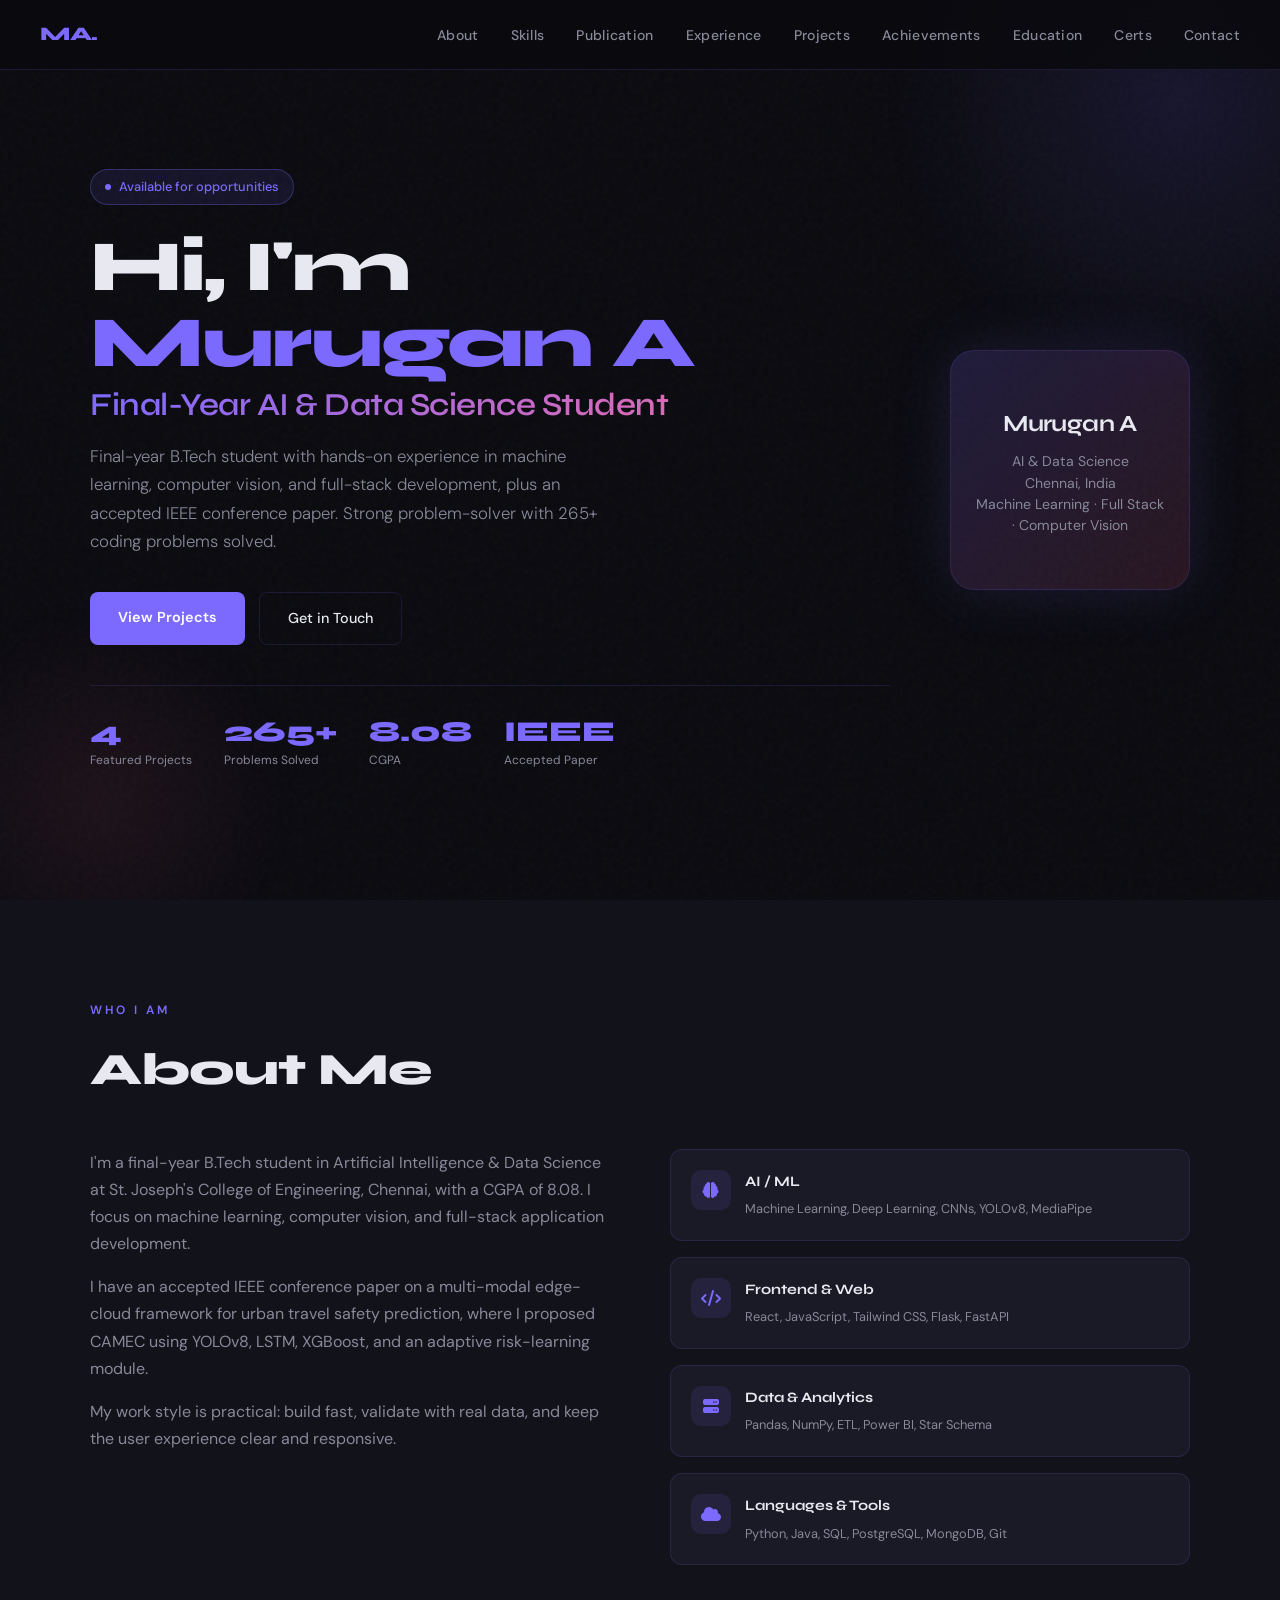
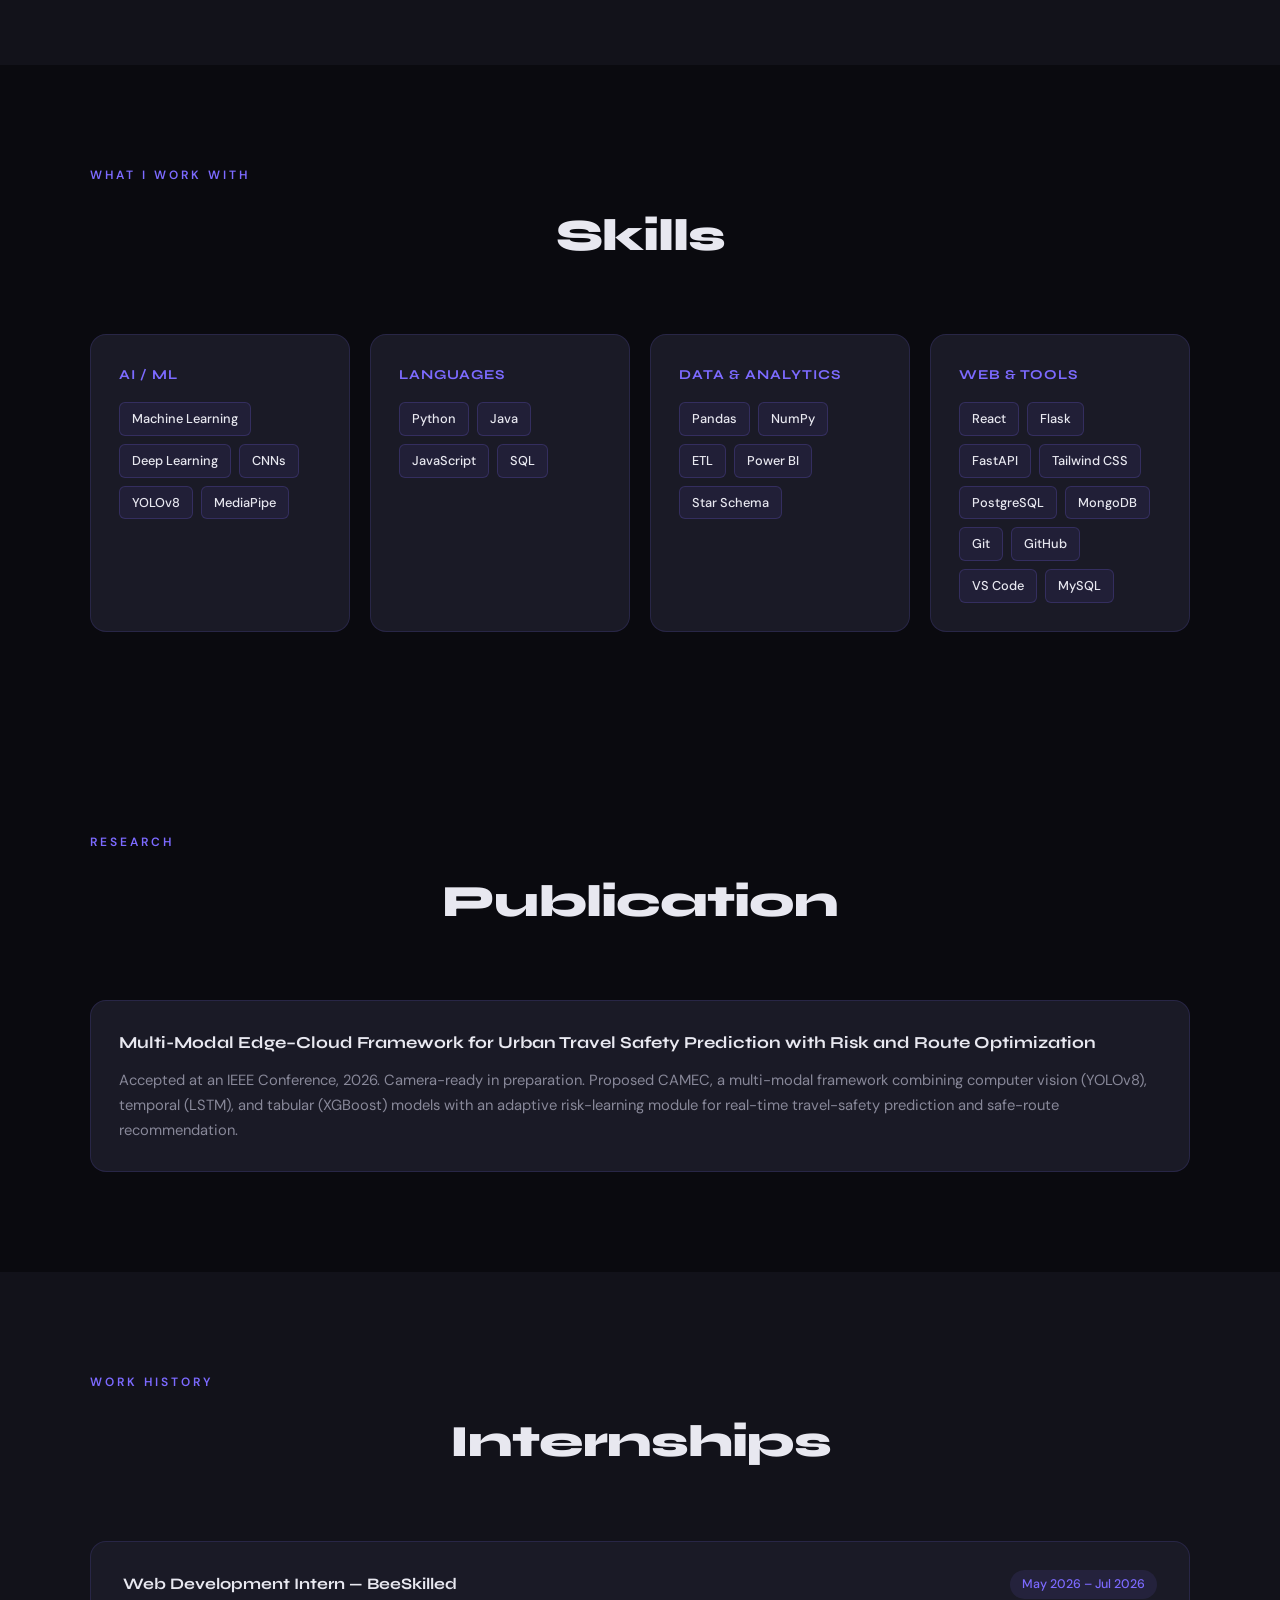
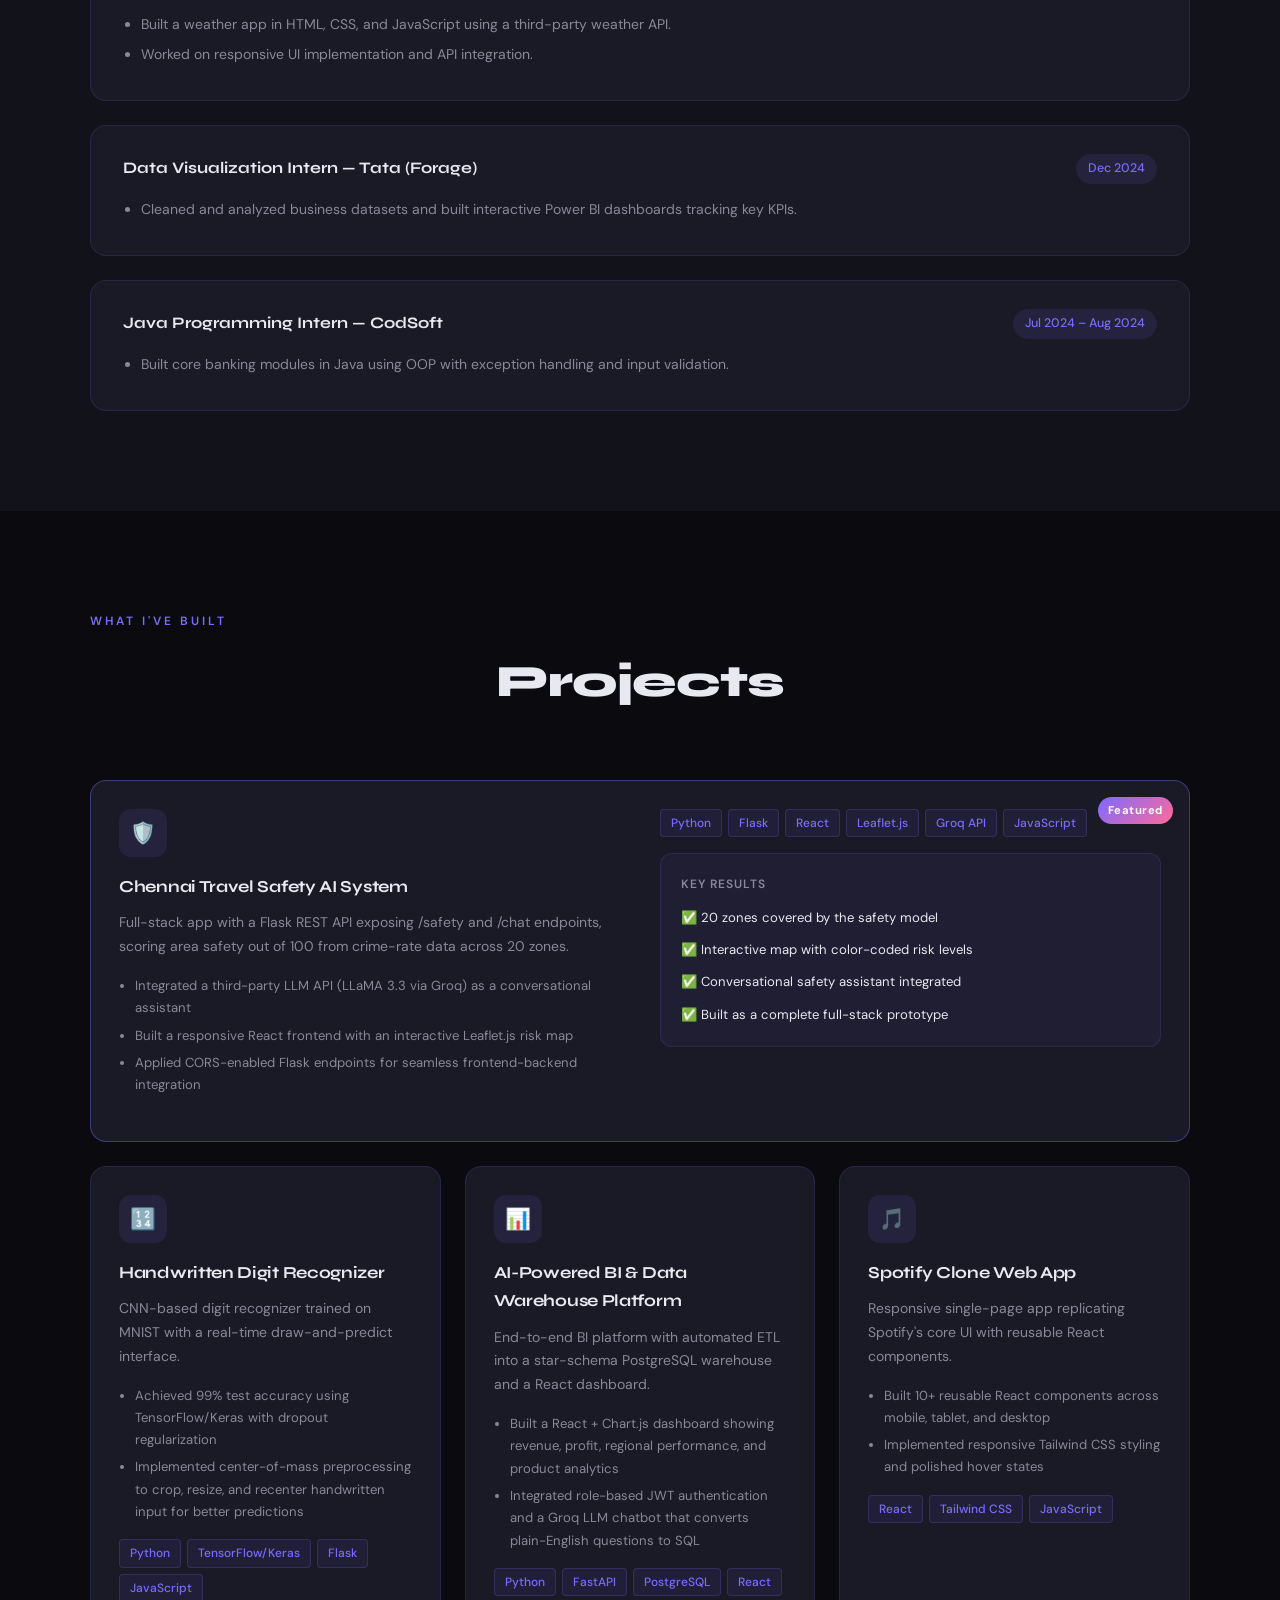
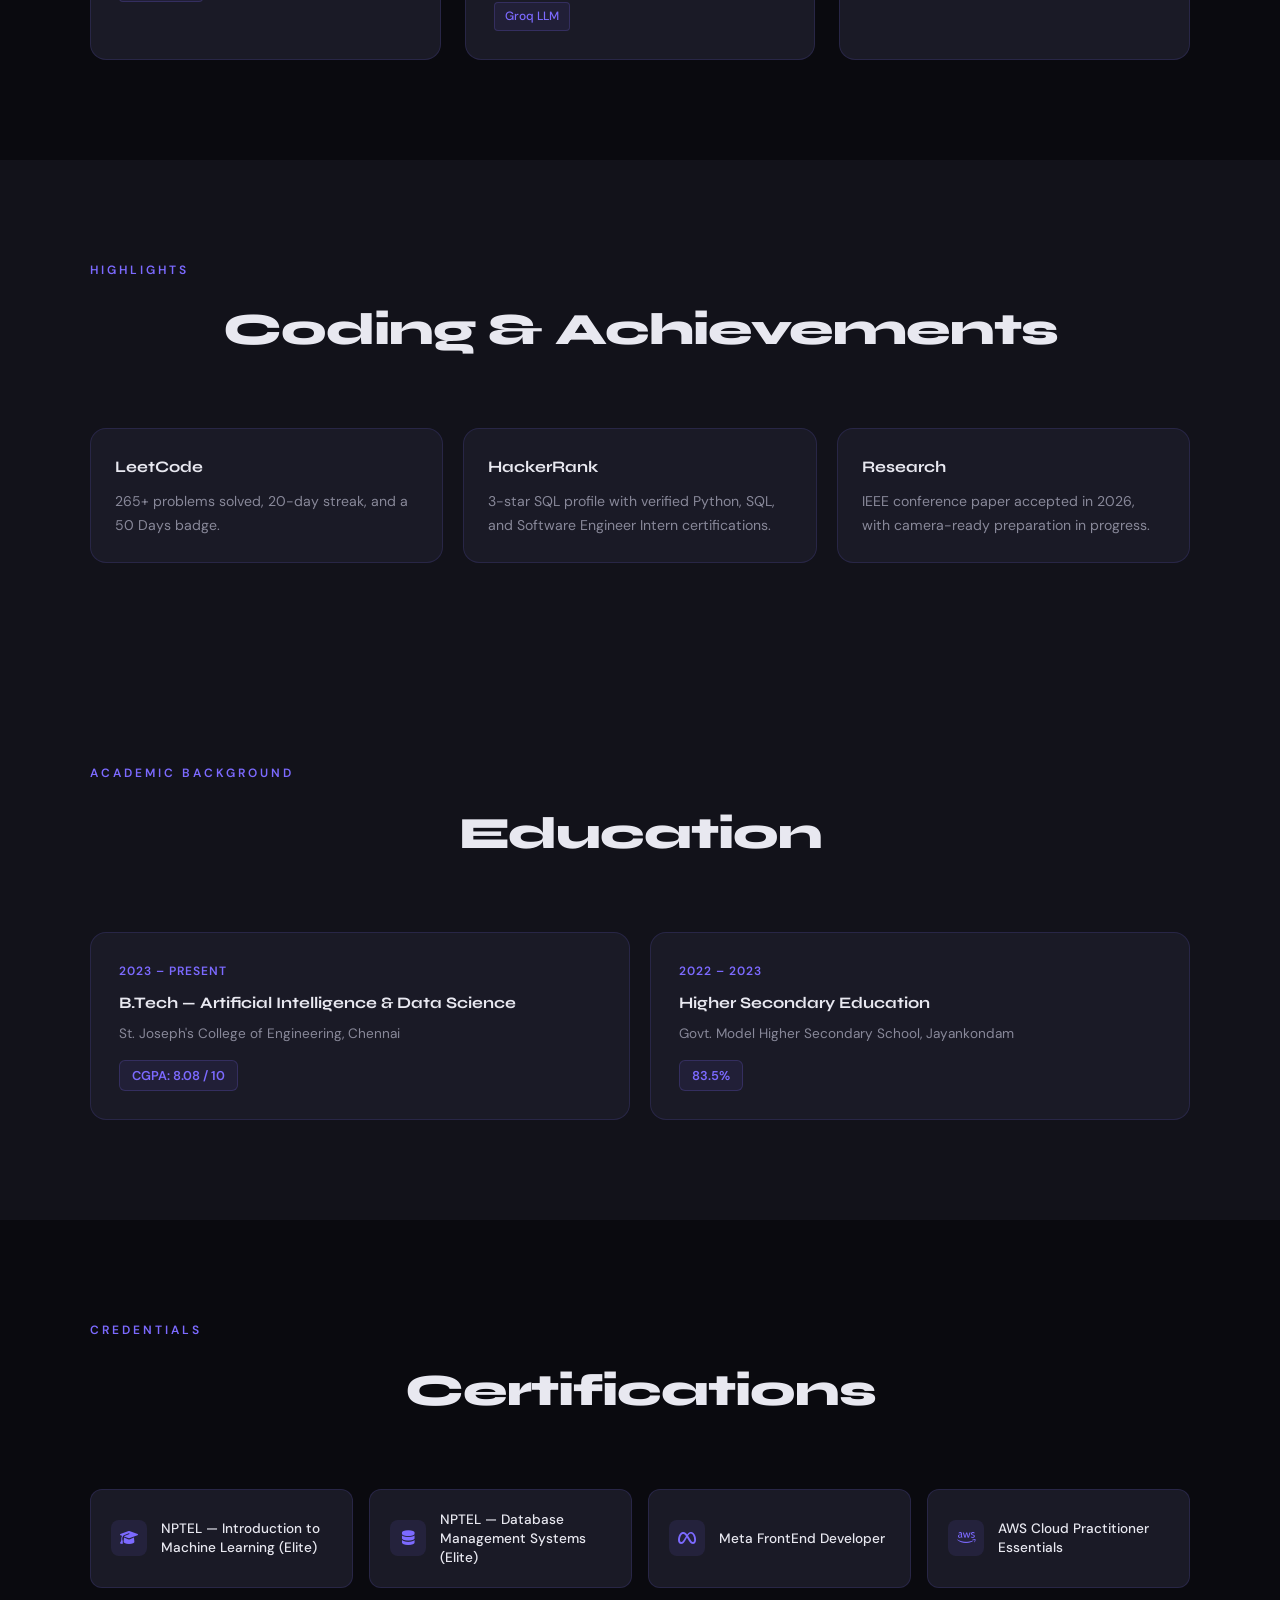
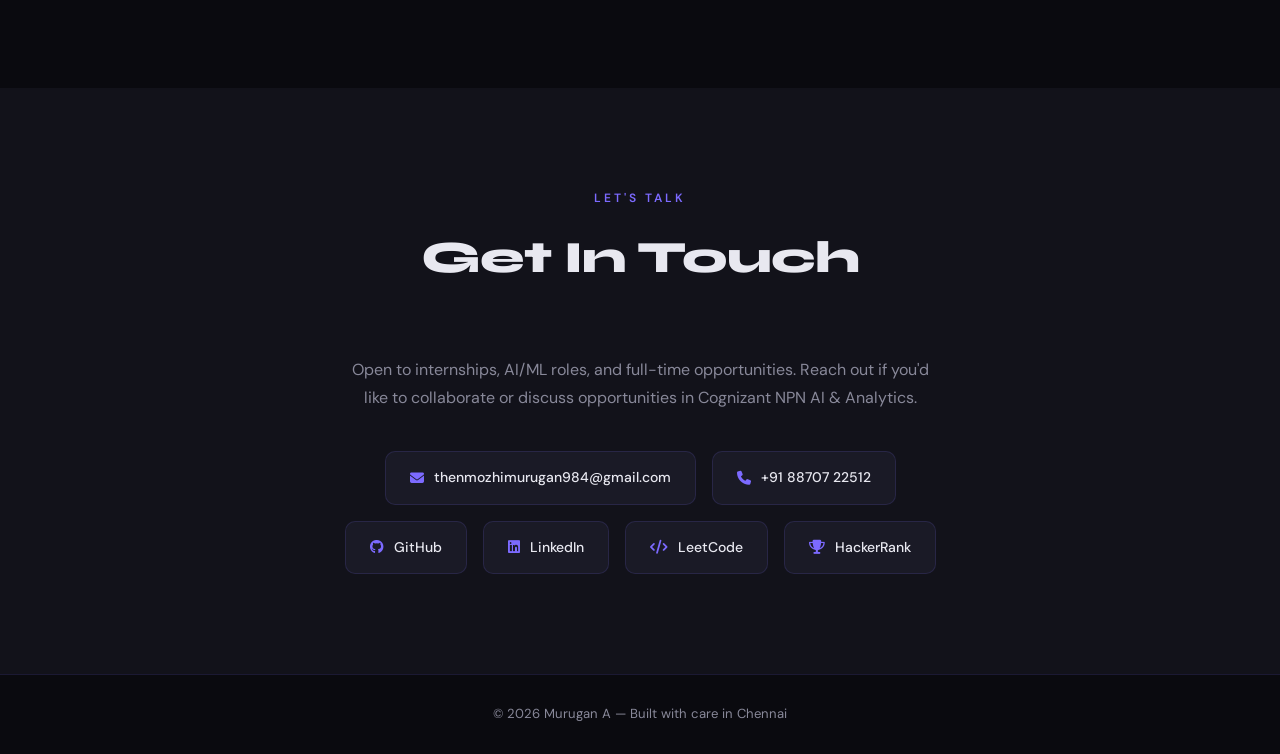
==== commit 458a444d: "Update portfolio with resume details" ====
--- a/My-Portfolio/index.html
+++ b/My-Portfolio/index.html
@@ -209,9 +209,27 @@
     .hero-avatar {
       width: 240px; height: 240px;
       border-radius: 24px;
-      object-fit: cover;
-      border: 2px solid var(--border);
+      border: 1px solid var(--border);
+      background: linear-gradient(135deg, rgba(124,106,255,0.18), rgba(255,106,154,0.12));
       box-shadow: 0 0 60px rgba(124,106,255,0.15);
+      display: flex;
+      align-items: center;
+      justify-content: center;
+      padding: 24px;
+      text-align: center;
+    }
+
+    .hero-avatar-inner h3 {
+      font-family: 'Syne', sans-serif;
+      font-size: 1.45rem;
+      margin-bottom: 8px;
+      letter-spacing: -0.6px;
+    }
+
+    .hero-avatar-inner p {
+      color: var(--muted);
+      font-size: 0.88rem;
+      line-height: 1.5;
     }
 
     .hero-stats {
@@ -392,6 +410,54 @@
 
     .timeline-item ul { padding-left: 18px; }
     .timeline-item li { font-size: 0.875rem; color: var(--muted); margin-bottom: 6px; }
+
+    /* PUBLICATION */
+    #publication { background: var(--bg); }
+
+    .publication-card {
+      background: var(--card);
+      border: 1px solid var(--border);
+      border-radius: 16px;
+      padding: 28px;
+    }
+
+    .publication-card h3 {
+      font-family: 'Syne', sans-serif;
+      font-size: 1.05rem;
+      margin-bottom: 10px;
+    }
+
+    .publication-card p {
+      color: var(--muted);
+      font-size: 0.92rem;
+    }
+
+    /* ACHIEVEMENTS */
+    #achievements { background: var(--surface); }
+
+    .achievement-grid {
+      display: grid;
+      grid-template-columns: repeat(auto-fit, minmax(240px, 1fr));
+      gap: 20px;
+    }
+
+    .achievement-card {
+      background: var(--card);
+      border: 1px solid var(--border);
+      border-radius: 16px;
+      padding: 24px;
+    }
+
+    .achievement-card h3 {
+      font-family: 'Syne', sans-serif;
+      font-size: 1rem;
+      margin-bottom: 10px;
+    }
+
+    .achievement-card p {
+      color: var(--muted);
+      font-size: 0.88rem;
+    }
 
     /* PROJECTS */
     #projects { background: var(--bg); }
@@ -608,8 +674,10 @@
   <ul class="nav-links" id="navLinks">
     <li><a href="#about">About</a></li>
     <li><a href="#skills">Skills</a></li>
+    <li><a href="#publication">Publication</a></li>
     <li><a href="#experience">Experience</a></li>
     <li><a href="#projects">Projects</a></li>
+    <li><a href="#achievements">Achievements</a></li>
     <li><a href="#education">Education</a></li>
     <li><a href="#certifications">Certs</a></li>
     <li><a href="#contact">Contact</a></li>
@@ -626,33 +694,38 @@
       <div class="hero-tag">Available for opportunities</div>
       <h1>
         Hi, I'm <span class="name">Murugan A</span>
-        <span class="role">AI & Data Science Engineer</span>
+        <span class="role">Final-Year AI & Data Science Student</span>
       </h1>
-      <p class="hero-desc">Pre-Final year B.Tech student building real-world AI systems, responsive web apps, and data-driven solutions. Comfortable across the full stack — from Python backends to React frontends.</p>
+      <p class="hero-desc">Final-year B.Tech student with hands-on experience in machine learning, computer vision, and full-stack development, plus an accepted IEEE conference paper. Strong problem-solver with 265+ coding problems solved.</p>
       <div class="hero-btns">
         <a href="#projects" class="btn-primary">View Projects</a>
         <a href="mailto:thenmozhimurugan984@gmail.com" class="btn-outline">Get in Touch</a>
       </div>
       <div class="hero-stats">
         <div class="stat">
-          <div class="stat-num">4+</div>
-          <div class="stat-label">Projects Built</div>
+          <div class="stat-num">4</div>
+          <div class="stat-label">Featured Projects</div>
         </div>
         <div class="stat">
-          <div class="stat-num">3</div>
-          <div class="stat-label">Internships</div>
+          <div class="stat-num">265+</div>
+          <div class="stat-label">Problems Solved</div>
         </div>
         <div class="stat">
-          <div class="stat-num">8.12</div>
+          <div class="stat-num">8.08</div>
           <div class="stat-label">CGPA</div>
         </div>
         <div class="stat">
-          <div class="stat-num">6+</div>
-          <div class="stat-label">Certifications</div>
+          <div class="stat-num">IEEE</div>
+          <div class="stat-label">Accepted Paper</div>
         </div>
       </div>
     </div>
-    <img src="MURUGAN.jpg" alt="Murugan A" class="hero-avatar"/>
+    <div class="hero-avatar" aria-label="Murugan A profile card">
+      <div class="hero-avatar-inner">
+        <h3>Murugan A</h3>
+        <p>AI & Data Science<br/>Chennai, India<br/>Machine Learning · Full Stack · Computer Vision</p>
+      </div>
+    </div>
   </div>
 </section>
 
@@ -663,37 +736,37 @@
     <h2 class="section-title" style="text-align:left; margin-bottom:40px;">About Me</h2>
     <div class="about-grid">
       <div class="about-text">
-        <p>I'm a final-year B.Tech student in Artificial Intelligence and Data Science at St. Joseph's College of Engineering, Chennai. I enjoy building things that actually work — from AI-powered travel safety systems to pixel-accurate React clones.</p>
-        <p>My stack spans Python, React, Flask, and OpenCV. I've done internships in Java development, data visualization at Tata, and cloud computing at Microsoft via AICTE — all while maintaining a CGPA of 8.12.</p>
-        <p>I care about writing clean code, learning fast, and shipping projects that solve real problems.</p>
+        <p>I'm a final-year B.Tech student in Artificial Intelligence & Data Science at St. Joseph's College of Engineering, Chennai, with a CGPA of 8.08. I focus on machine learning, computer vision, and full-stack application development.</p>
+        <p>I have an accepted IEEE conference paper on a multi-modal edge-cloud framework for urban travel safety prediction, where I proposed CAMEC using YOLOv8, LSTM, XGBoost, and an adaptive risk-learning module.</p>
+        <p>My work style is practical: build fast, validate with real data, and keep the user experience clear and responsive.</p>
       </div>
       <div class="about-highlights">
         <div class="highlight-item">
           <div class="highlight-icon"><i class="fas fa-brain"></i></div>
           <div>
-            <h4>AI & Machine Learning</h4>
-            <p>Python, OpenCV, LLaMA, Groq API, scikit-learn</p>
+            <h4>AI / ML</h4>
+            <p>Machine Learning, Deep Learning, CNNs, YOLOv8, MediaPipe</p>
           </div>
         </div>
         <div class="highlight-item">
           <div class="highlight-icon"><i class="fas fa-code"></i></div>
           <div>
-            <h4>Frontend Development</h4>
-            <p>React, Tailwind CSS, HTML/CSS, JavaScript</p>
+            <h4>Frontend & Web</h4>
+            <p>React, JavaScript, Tailwind CSS, Flask, FastAPI</p>
           </div>
         </div>
         <div class="highlight-item">
           <div class="highlight-icon"><i class="fas fa-server"></i></div>
           <div>
-            <h4>Backend & APIs</h4>
-            <p>Flask, REST APIs, Python, MySQL, MongoDB</p>
+            <h4>Data & Analytics</h4>
+            <p>Pandas, NumPy, ETL, Power BI, Star Schema</p>
           </div>
         </div>
         <div class="highlight-item">
           <div class="highlight-icon"><i class="fas fa-cloud"></i></div>
           <div>
-            <h4>Cloud & Tools</h4>
-            <p>Azure, AWS, Git, GitHub, Power BI, VS Code</p>
+            <h4>Languages & Tools</h4>
+            <p>Python, Java, SQL, PostgreSQL, MongoDB, Git</p>
           </div>
         </div>
       </div>
@@ -708,43 +781,61 @@
     <h2 class="section-title">Skills</h2>
     <div class="skills-categories">
       <div class="skill-category">
+        <h3>AI / ML</h3>
+        <div class="skill-tags">
+          <span class="skill-tag">Machine Learning</span>
+          <span class="skill-tag">Deep Learning</span>
+          <span class="skill-tag">CNNs</span>
+          <span class="skill-tag">YOLOv8</span>
+          <span class="skill-tag">MediaPipe</span>
+        </div>
+      </div>
+      <div class="skill-category">
         <h3>Languages</h3>
         <div class="skill-tags">
           <span class="skill-tag">Python</span>
           <span class="skill-tag">Java</span>
           <span class="skill-tag">JavaScript</span>
+          <span class="skill-tag">SQL</span>
         </div>
       </div>
       <div class="skill-category">
-        <h3>Frontend</h3>
+        <h3>Data & Analytics</h3>
+        <div class="skill-tags">
+          <span class="skill-tag">Pandas</span>
+          <span class="skill-tag">NumPy</span>
+          <span class="skill-tag">ETL</span>
+          <span class="skill-tag">Power BI</span>
+          <span class="skill-tag">Star Schema</span>
+        </div>
+      </div>
+      <div class="skill-category">
+        <h3>Web & Tools</h3>
         <div class="skill-tags">
           <span class="skill-tag">React</span>
+          <span class="skill-tag">Flask</span>
+          <span class="skill-tag">FastAPI</span>
           <span class="skill-tag">Tailwind CSS</span>
-          <span class="skill-tag">HTML5</span>
-          <span class="skill-tag">CSS3</span>
-          <span class="skill-tag">Leaflet.js</span>
-        </div>
-      </div>
-      <div class="skill-category">
-        <h3>Backend & AI</h3>
-        <div class="skill-tags">
-          <span class="skill-tag">Flask</span>
-          <span class="skill-tag">REST APIs</span>
-          <span class="skill-tag">OpenCV</span>
-          <span class="skill-tag">LLaMA</span>
-          <span class="skill-tag">Groq API</span>
-        </div>
-      </div>
-      <div class="skill-category">
-        <h3>Database & Tools</h3>
-        <div class="skill-tags">
-          <span class="skill-tag">MySQL</span>
+          <span class="skill-tag">PostgreSQL</span>
           <span class="skill-tag">MongoDB</span>
           <span class="skill-tag">Git</span>
-          <span class="skill-tag">Power BI</span>
-          <span class="skill-tag">Azure</span>
-        </div>
-      </div>
+          <span class="skill-tag">GitHub</span>
+          <span class="skill-tag">VS Code</span>
+          <span class="skill-tag">MySQL</span>
+        </div>
+      </div>
+    </div>
+  </div>
+</section>
+
+<!-- PUBLICATION -->
+<section id="publication">
+  <div class="container">
+    <div class="section-label">Research</div>
+    <h2 class="section-title">Publication</h2>
+    <div class="publication-card">
+      <h3>Multi-Modal Edge–Cloud Framework for Urban Travel Safety Prediction with Risk and Route Optimization</h3>
+      <p>Accepted at an IEEE Conference, 2026. Camera-ready in preparation. Proposed CAMEC, a multi-modal framework combining computer vision (YOLOv8), temporal (LSTM), and tabular (XGBoost) models with an adaptive risk-learning module for real-time travel-safety prediction and safe-route recommendation.</p>
     </div>
   </div>
 </section>
@@ -757,12 +848,12 @@
     <div class="timeline">
       <div class="timeline-item">
         <div class="timeline-header">
-          <div class="timeline-title">Microsoft Elevate Program Intern — AICTE</div>
-          <div class="timeline-date">Jan 2026 – Feb 2026</div>
+          <div class="timeline-title">Web Development Intern — BeeSkilled</div>
+          <div class="timeline-date">May 2026 – Jul 2026</div>
         </div>
         <ul>
-          <li>Completed a structured 6-week program covering Microsoft Azure fundamentals, cloud architecture, and AI-powered development tools.</li>
-          <li>Built a hands-on capstone project applying Azure services to a real-world problem statement.</li>
+          <li>Built a weather app in HTML, CSS, and JavaScript using a third-party weather API.</li>
+          <li>Worked on responsive UI implementation and API integration.</li>
         </ul>
       </div>
       <div class="timeline-item">
@@ -771,8 +862,7 @@
           <div class="timeline-date">Dec 2024</div>
         </div>
         <ul>
-          <li>Designed and delivered interactive Power BI dashboards to visualize business KPIs for a simulated client scenario.</li>
-          <li>Performed data cleaning and trend analysis; produced insights that guided fictional executive decision-making.</li>
+          <li>Cleaned and analyzed business datasets and built interactive Power BI dashboards tracking key KPIs.</li>
         </ul>
       </div>
       <div class="timeline-item">
@@ -781,8 +871,7 @@
           <div class="timeline-date">Jul 2024 – Aug 2024</div>
         </div>
         <ul>
-          <li>Implemented core banking features — account creation, deposit, withdrawal, and balance inquiry — using Java OOP principles.</li>
-          <li>Completed 5+ problem sets covering real-world banking scenarios, strengthening exception handling and data structures skills.</li>
+          <li>Built core banking modules in Java using OOP with exception handling and input validation.</li>
         </ul>
       </div>
     </div>
@@ -798,36 +887,34 @@
 
       <!-- FEATURED PROJECT -->
       <div class="project-card featured">
-        <span class="project-badge">🔥 Ongoing</span>
+        <span class="project-badge">Featured</span>
         <div class="project-body">
           <div>
             <div class="project-icon">🛡️</div>
             <h3>Chennai Travel Safety AI System</h3>
-            <p>A full-stack web application that scores any Chennai area out of 100 based on crime data, displays color-coded safety zones on an interactive map, and provides AI-powered travel guidance through a conversational assistant.</p>
+            <p>Full-stack app with a Flask REST API exposing /safety and /chat endpoints, scoring area safety out of 100 from crime-rate data across 20 zones.</p>
             <ul>
-              <li>Integrated LLaMA 3.3 via Groq API as an AI chat assistant for real-time travel safety queries</li>
-              <li>Interactive Leaflet.js map with Green/Orange/Red risk zones covering 20 Chennai areas</li>
-              <li>Flask REST API with /safety and /chat endpoints; CORS enabled for frontend integration</li>
-              <li>Rule-based safety scoring engine using crime rate zone data across all Chennai districts</li>
+              <li>Integrated a third-party LLM API (LLaMA 3.3 via Groq) as a conversational assistant</li>
+              <li>Built a responsive React frontend with an interactive Leaflet.js risk map</li>
+              <li>Applied CORS-enabled Flask endpoints for seamless frontend-backend integration</li>
             </ul>
           </div>
           <div>
             <div class="project-stack" style="margin-bottom:16px;">
               <span class="stack-tag">Python</span>
               <span class="stack-tag">Flask</span>
-              <span class="stack-tag">LLaMA 3.3</span>
+              <span class="stack-tag">React</span>
+              <span class="stack-tag">Leaflet.js</span>
               <span class="stack-tag">Groq API</span>
-              <span class="stack-tag">Leaflet.js</span>
               <span class="stack-tag">JavaScript</span>
-              <span class="stack-tag">HTML/CSS</span>
             </div>
             <div style="background:rgba(124,106,255,0.06); border:1px solid var(--border); border-radius:12px; padding:20px;">
               <div style="font-size:0.75rem; color:var(--muted); margin-bottom:12px; text-transform:uppercase; letter-spacing:1px; font-weight:600;">Key Results</div>
               <div style="display:flex; flex-direction:column; gap:10px;">
-                <div style="font-size:0.82rem; color:var(--text);">✅ 20 Chennai zones mapped & tested</div>
-                <div style="font-size:0.82rem; color:var(--text);">✅ Safety API under 100ms response</div>
-                <div style="font-size:0.82rem; color:var(--text);">✅ AI chat live with Groq LLaMA</div>
-                <div style="font-size:0.82rem; color:var(--text);">✅ Built in 7 days from scratch</div>
+                <div style="font-size:0.82rem; color:var(--text);">✅ 20 zones covered by the safety model</div>
+                <div style="font-size:0.82rem; color:var(--text);">✅ Interactive map with color-coded risk levels</div>
+                <div style="font-size:0.82rem; color:var(--text);">✅ Conversational safety assistant integrated</div>
+                <div style="font-size:0.82rem; color:var(--text);">✅ Built as a complete full-stack prototype</div>
               </div>
             </div>
           </div>
@@ -836,17 +923,37 @@
 
       <div class="project-card">
         <div class="project-body">
-          <div class="project-icon">👤</div>
-          <h3>Face Recognition System</h3>
-          <p>Real-time face detection and recognition achieving ~90% accuracy on a 50-image dataset using OpenCV.</p>
+          <div class="project-icon">🔢</div>
+          <h3>Handwritten Digit Recognizer</h3>
+          <p>CNN-based digit recognizer trained on MNIST with a real-time draw-and-predict interface.</p>
           <ul>
-            <li>Applied histogram equalization and Gaussian blur preprocessing, reducing false positives by ~30%</li>
-            <li>Optimised to run at 20+ FPS on standard webcam using Haar Cascade classifier</li>
+            <li>Achieved 99% test accuracy using TensorFlow/Keras with dropout regularization</li>
+            <li>Implemented center-of-mass preprocessing to crop, resize, and recenter handwritten input for better predictions</li>
           </ul>
           <div class="project-stack">
             <span class="stack-tag">Python</span>
-            <span class="stack-tag">OpenCV</span>
-            <span class="stack-tag">NumPy</span>
+            <span class="stack-tag">TensorFlow/Keras</span>
+            <span class="stack-tag">Flask</span>
+            <span class="stack-tag">JavaScript</span>
+          </div>
+        </div>
+      </div>
+
+      <div class="project-card">
+        <div class="project-body">
+          <div class="project-icon">📊</div>
+          <h3>AI-Powered BI & Data Warehouse Platform</h3>
+          <p>End-to-end BI platform with automated ETL into a star-schema PostgreSQL warehouse and a React dashboard.</p>
+          <ul>
+            <li>Built a React + Chart.js dashboard showing revenue, profit, regional performance, and product analytics</li>
+            <li>Integrated role-based JWT authentication and a Groq LLM chatbot that converts plain-English questions to SQL</li>
+          </ul>
+          <div class="project-stack">
+            <span class="stack-tag">Python</span>
+            <span class="stack-tag">FastAPI</span>
+            <span class="stack-tag">PostgreSQL</span>
+            <span class="stack-tag">React</span>
+            <span class="stack-tag">Groq LLM</span>
           </div>
         </div>
       </div>
@@ -854,11 +961,11 @@
       <div class="project-card">
         <div class="project-body">
           <div class="project-icon">🎵</div>
-          <h3>Spotify Clone</h3>
-          <p>Pixel-accurate React SPA replicating Spotify's core UI — sidebar navigation, player controls, and playlist view.</p>
+          <h3>Spotify Clone Web App</h3>
+          <p>Responsive single-page app replicating Spotify's core UI with reusable React components.</p>
           <ul>
-            <li>Built 10+ reusable components with responsive breakpoints using Tailwind CSS</li>
-            <li>Mobile-first design with smooth transitions and hover effects</li>
+            <li>Built 10+ reusable React components across mobile, tablet, and desktop</li>
+            <li>Implemented responsive Tailwind CSS styling and polished hover states</li>
           </ul>
           <div class="project-stack">
             <span class="stack-tag">React</span>
@@ -868,23 +975,28 @@
         </div>
       </div>
 
-      <div class="project-card">
-        <div class="project-body">
-          <div class="project-icon">🌐</div>
-          <h3>Personal Portfolio Website</h3>
-          <p>Responsive portfolio with smooth scroll navigation, mobile-first layout, and reusable React components.</p>
-          <ul>
-            <li>Structured into reusable React components with lazy rendering for faster load times</li>
-            <li>Clean component architecture — Navbar, ProjectCard, ContactForm</li>
-          </ul>
-          <div class="project-stack">
-            <span class="stack-tag">React</span>
-            <span class="stack-tag">Tailwind CSS</span>
-            <span class="stack-tag">JavaScript</span>
-          </div>
-        </div>
-      </div>
-
+    </div>
+  </div>
+</section>
+
+<!-- ACHIEVEMENTS -->
+<section id="achievements">
+  <div class="container">
+    <div class="section-label">Highlights</div>
+    <h2 class="section-title">Coding & Achievements</h2>
+    <div class="achievement-grid">
+      <div class="achievement-card">
+        <h3>LeetCode</h3>
+        <p>265+ problems solved, 20-day streak, and a 50 Days badge.</p>
+      </div>
+      <div class="achievement-card">
+        <h3>HackerRank</h3>
+        <p>3-star SQL profile with verified Python, SQL, and Software Engineer Intern certifications.</p>
+      </div>
+      <div class="achievement-card">
+        <h3>Research</h3>
+        <p>IEEE conference paper accepted in 2026, with camera-ready preparation in progress.</p>
+      </div>
     </div>
   </div>
 </section>
@@ -899,7 +1011,7 @@
         <div class="year">2023 – PRESENT</div>
         <h3>B.Tech — Artificial Intelligence & Data Science</h3>
         <div class="institution">St. Joseph's College of Engineering, Chennai</div>
-        <div class="grade">CGPA: 8.12 / 10</div>
+        <div class="grade">CGPA: 8.08 / 10</div>
       </div>
       <div class="edu-card">
         <div class="year">2022 – 2023</div>
@@ -918,28 +1030,20 @@
     <h2 class="section-title">Certifications</h2>
     <div class="certs-grid">
       <div class="cert-card">
+        <div class="cert-icon"><i class="fas fa-graduation-cap"></i></div>
+        <span>NPTEL — Introduction to Machine Learning (Elite)</span>
+      </div>
+      <div class="cert-card">
+        <div class="cert-icon"><i class="fas fa-database"></i></div>
+        <span>NPTEL — Database Management Systems (Elite)</span>
+      </div>
+      <div class="cert-card">
         <div class="cert-icon"><i class="fab fa-meta"></i></div>
-        <span>Meta Front-End Developer Professional Certificate</span>
+        <span>Meta FrontEnd Developer</span>
       </div>
       <div class="cert-card">
         <div class="cert-icon"><i class="fab fa-aws"></i></div>
         <span>AWS Cloud Practitioner Essentials</span>
-      </div>
-      <div class="cert-card">
-        <div class="cert-icon"><i class="fas fa-graduation-cap"></i></div>
-        <span>NPTEL – Introduction to Machine Learning (Elite Grade)</span>
-      </div>
-      <div class="cert-card">
-        <div class="cert-icon"><i class="fas fa-chart-bar"></i></div>
-        <span>Tata Data Visualization — Forage</span>
-      </div>
-      <div class="cert-card">
-        <div class="cert-icon"><i class="fas fa-briefcase"></i></div>
-        <span>Deloitte Data Analytics Virtual Simulation — Forage</span>
-      </div>
-      <div class="cert-card">
-        <div class="cert-icon"><i class="fas fa-robot"></i></div>
-        <span>AI Fluency: AI Capabilities & Limitations — Anthropic</span>
       </div>
     </div>
   </div>
@@ -951,7 +1055,7 @@
     <div class="contact-inner">
       <div class="section-label" style="text-align:center;">Let's Talk</div>
       <h2 class="section-title">Get In Touch</h2>
-      <p>I'm open to internships, collaborations, and full-time opportunities. Feel free to reach out!</p>
+      <p>Open to internships, AI/ML roles, and full-time opportunities. Reach out if you'd like to collaborate or discuss opportunities in Cognizant NPN AI & Analytics.</p>
       <div class="contact-links">
         <a href="mailto:thenmozhimurugan984@gmail.com" class="contact-link">
           <i class="fas fa-envelope"></i> thenmozhimurugan984@gmail.com
@@ -965,13 +1069,19 @@
         <a href="#" class="contact-link">
           <i class="fab fa-linkedin"></i> LinkedIn
         </a>
+        <a href="#" class="contact-link">
+          <i class="fas fa-code"></i> LeetCode
+        </a>
+        <a href="#" class="contact-link">
+          <i class="fas fa-trophy"></i> HackerRank
+        </a>
       </div>
     </div>
   </div>
 </section>
 
 <footer>
-  <p>© 2025 Murugan A — Built with care in Chennai 🇮🇳</p>
+  <p>© 2026 Murugan A — Built with care in Chennai</p>
 </footer>
 
 <script>
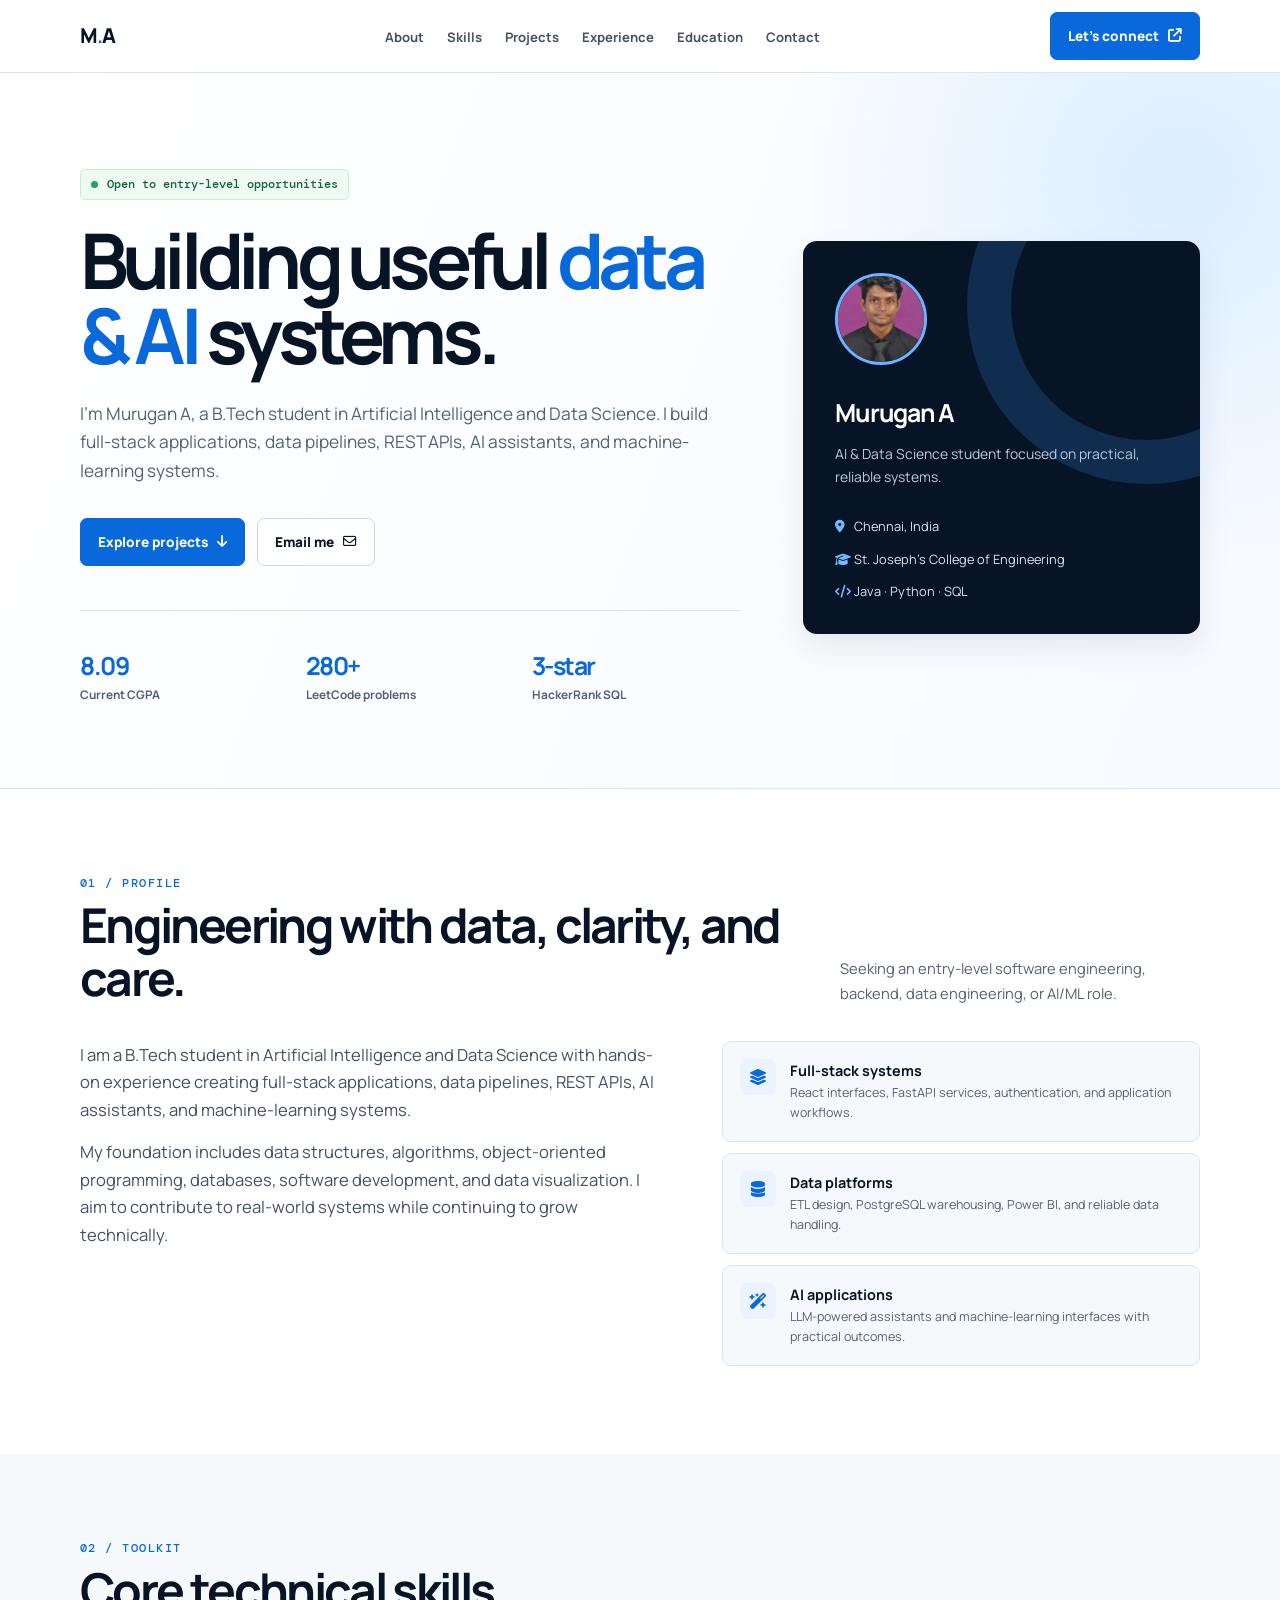
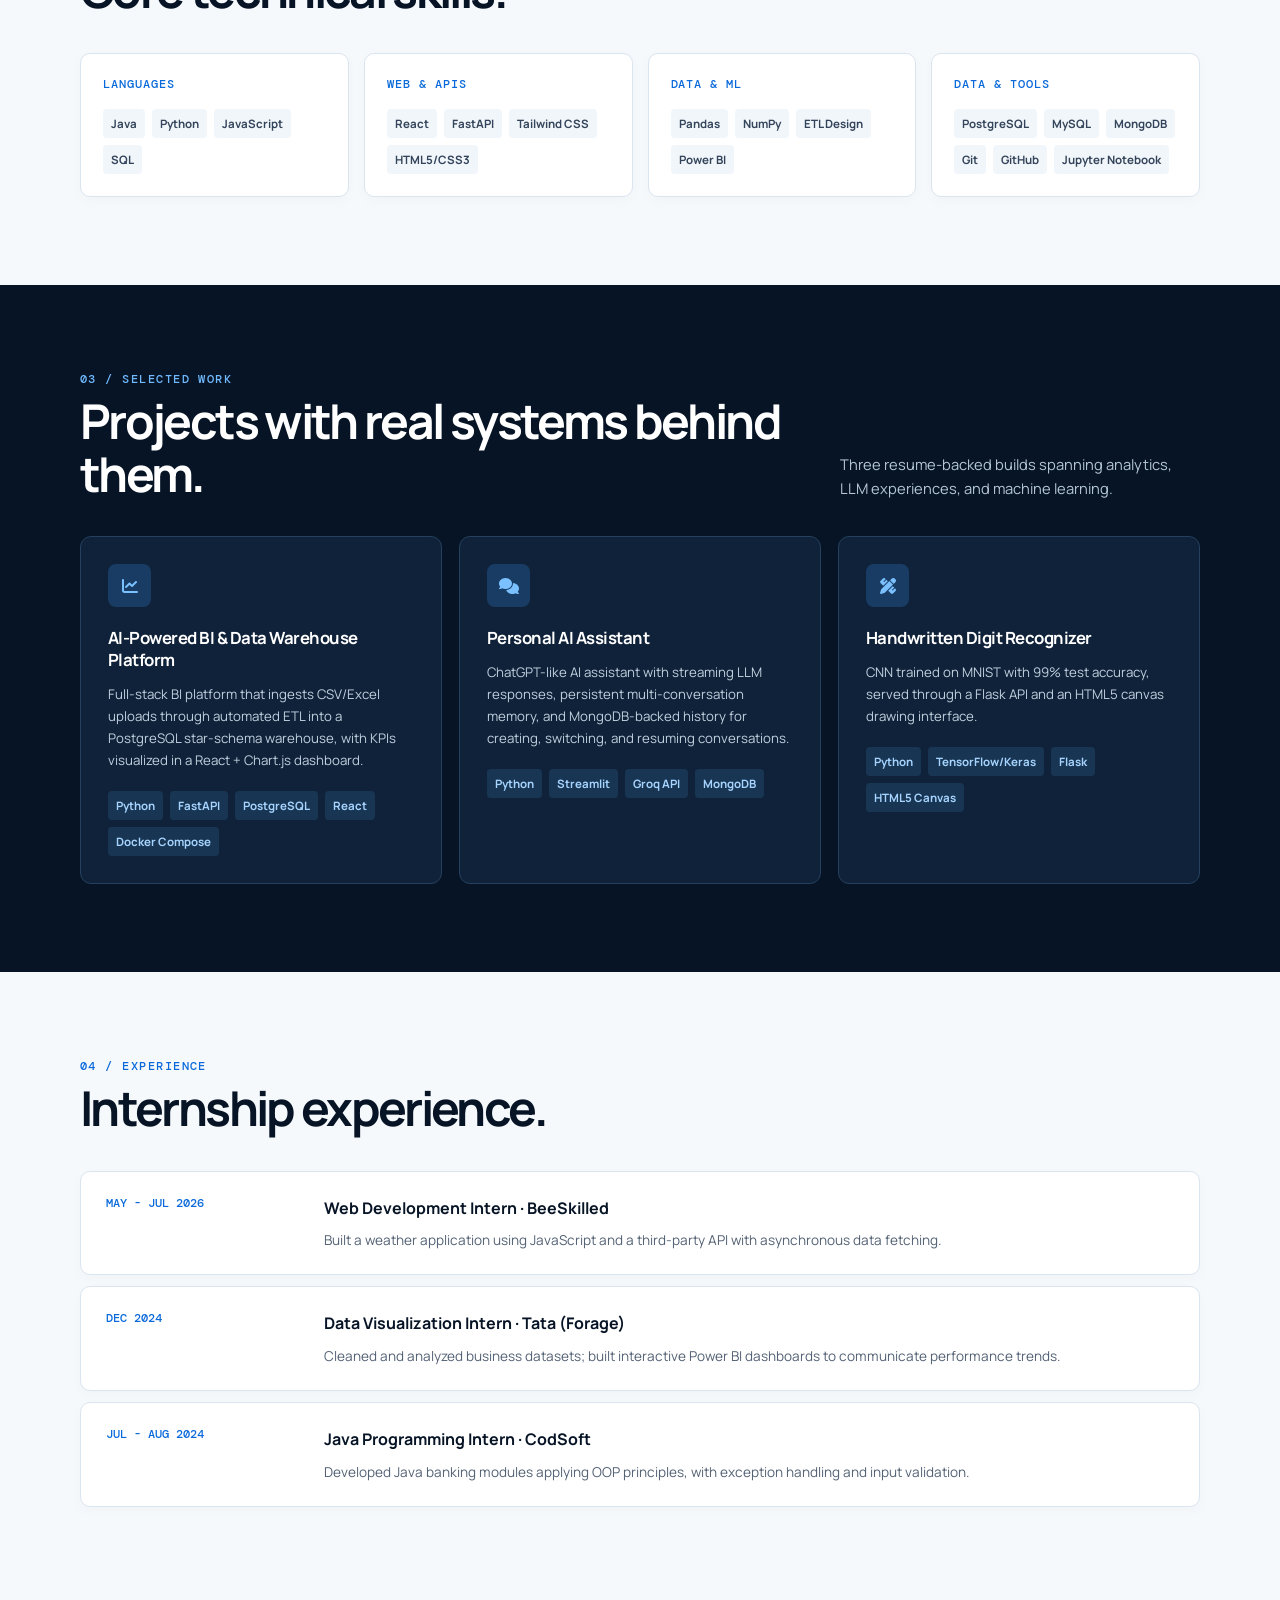
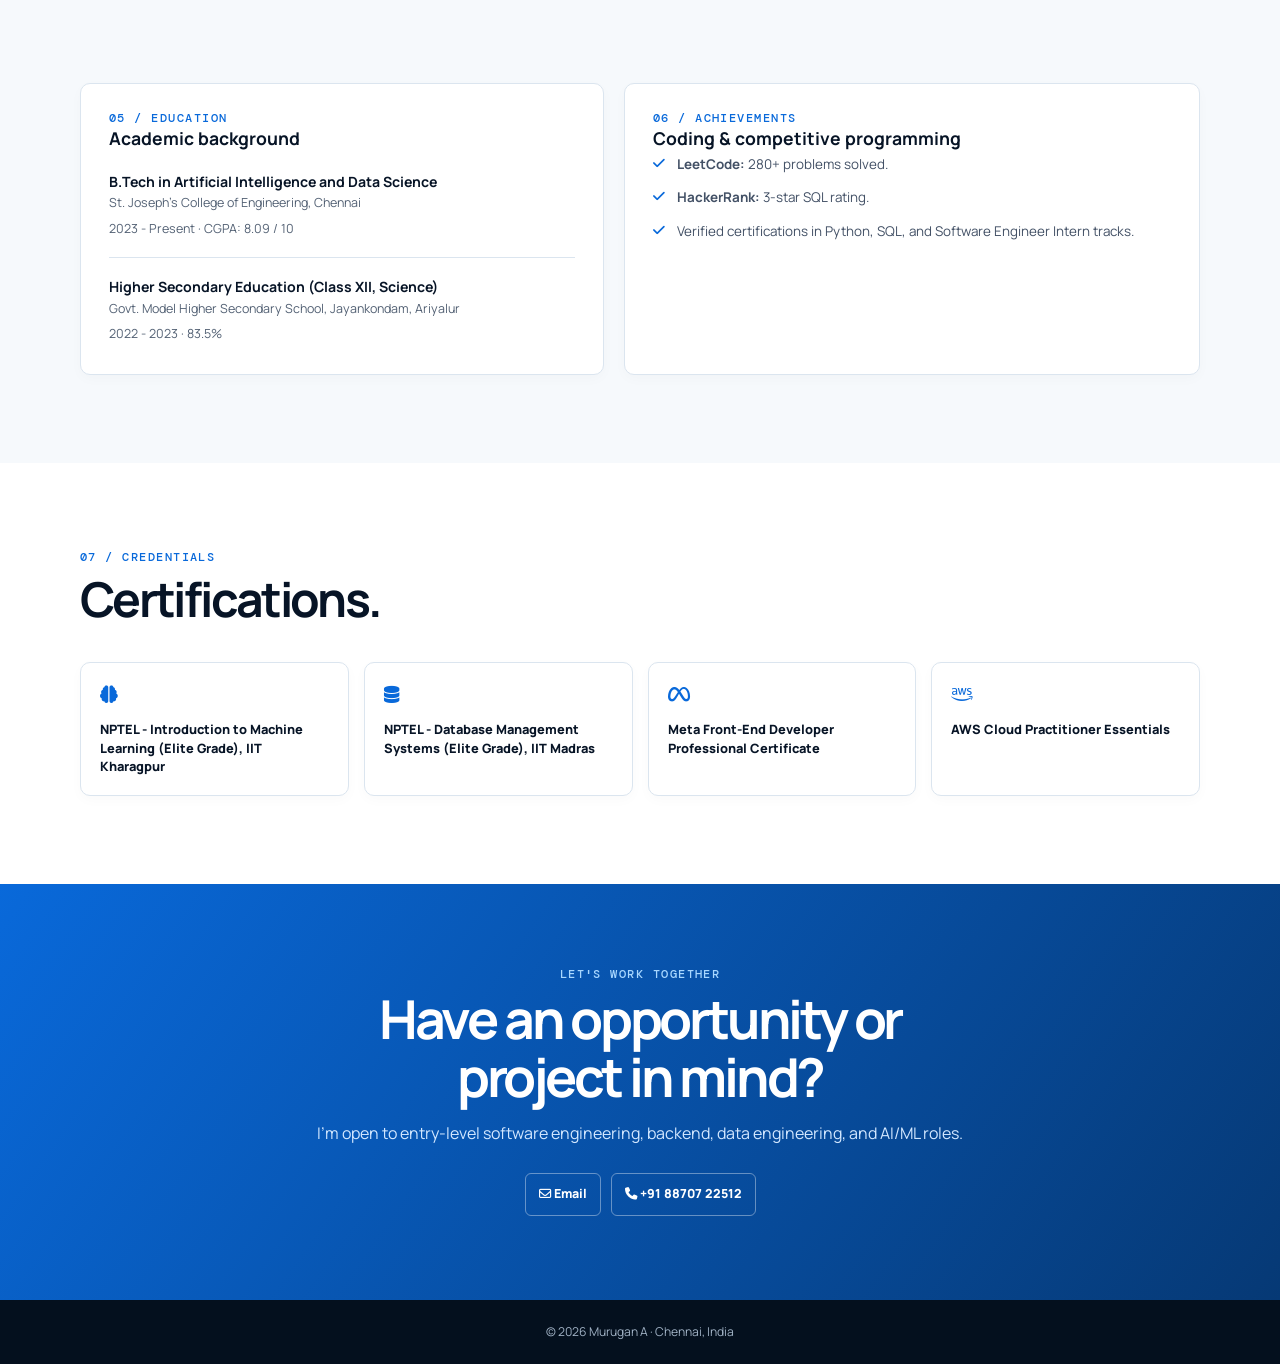
==== commit 0b45fc1b: "modified portfolio" ====
--- a/My-Portfolio/index.html
+++ b/My-Portfolio/index.html
@@ -1,1097 +1,1137 @@
-<!DOCTYPE html>
+<!doctype html>
 <html lang="en">
-<head>
-  <meta charset="UTF-8" />
-  <meta name="viewport" content="width=device-width, initial-scale=1.0"/>
-  <title>Murugan A | AI & Data Science</title>
-  <link href="https://fonts.googleapis.com/css2?family=Syne:wght@400;600;700;800&family=DM+Sans:wght@300;400;500&display=swap" rel="stylesheet"/>
-  <link rel="stylesheet" href="https://cdnjs.cloudflare.com/ajax/libs/font-awesome/6.5.0/css/all.min.css"/>
-  <style>
-    :root {
-      --bg: #0a0a0f;
-      --surface: #12121a;
-      --card: #1a1a26;
-      --accent: #7c6aff;
-      --accent2: #ff6a9a;
-      --text: #e8e8f0;
-      --muted: #888899;
-      --border: rgba(124,106,255,0.15);
-    }
-
-    * { margin:0; padding:0; box-sizing:border-box; }
-
-    html { scroll-behavior: smooth; }
-
-    body {
-      font-family: 'DM Sans', sans-serif;
-      background: var(--bg);
-      color: var(--text);
-      line-height: 1.7;
-      overflow-x: hidden;
-    }
-
-    /* NOISE OVERLAY */
-    body::before {
-      content: '';
-      position: fixed;
-      inset: 0;
-      background-image: url("data:image/svg+xml,%3Csvg viewBox='0 0 200 200' xmlns='http://www.w3.org/2000/svg'%3E%3Cfilter id='n'%3E%3CfeTurbulence type='fractalNoise' baseFrequency='0.9' numOctaves='4' stitchTiles='stitch'/%3E%3C/filter%3E%3Crect width='100%25' height='100%25' filter='url(%23n)' opacity='0.03'/%3E%3C/svg%3E");
-      pointer-events: none;
-      z-index: 0;
-    }
-
-    /* NAVBAR */
-    nav {
-      position: fixed;
-      top: 0; left: 0; right: 0;
-      z-index: 100;
-      padding: 18px 40px;
-      display: flex;
-      justify-content: space-between;
-      align-items: center;
-      background: rgba(10,10,15,0.85);
-      backdrop-filter: blur(16px);
-      border-bottom: 1px solid var(--border);
-    }
-
-    .nav-logo {
-      font-family: 'Syne', sans-serif;
-      font-weight: 800;
-      font-size: 1.2rem;
-      color: var(--accent);
-      text-decoration: none;
-      letter-spacing: -0.5px;
-    }
-
-    .nav-links { display: flex; gap: 32px; list-style: none; }
-    .nav-links a {
-      text-decoration: none;
-      color: var(--muted);
-      font-size: 0.875rem;
-      font-weight: 500;
-      transition: color 0.2s;
-      letter-spacing: 0.3px;
-    }
-    .nav-links a:hover { color: var(--text); }
-
-    .nav-toggle { display: none; flex-direction: column; gap: 5px; cursor: pointer; }
-    .nav-toggle span { width: 24px; height: 2px; background: var(--text); border-radius: 2px; transition: 0.3s; }
-
-    /* HERO */
-    #home {
-      min-height: 100vh;
-      display: flex;
-      align-items: center;
-      padding: 120px 40px 80px;
-      position: relative;
-      overflow: hidden;
-    }
-
-    #home::before {
-      content: '';
-      position: absolute;
-      top: -200px; right: -200px;
-      width: 600px; height: 600px;
-      background: radial-gradient(circle, rgba(124,106,255,0.12) 0%, transparent 70%);
-      pointer-events: none;
-    }
-
-    #home::after {
-      content: '';
-      position: absolute;
-      bottom: -100px; left: -100px;
-      width: 400px; height: 400px;
-      background: radial-gradient(circle, rgba(255,106,154,0.08) 0%, transparent 70%);
-      pointer-events: none;
-    }
-
-    .hero-inner {
-      max-width: 1100px;
-      margin: 0 auto;
-      display: grid;
-      grid-template-columns: 1fr auto;
-      gap: 60px;
-      align-items: center;
-      width: 100%;
-      position: relative;
-      z-index: 1;
-    }
-
-    .hero-tag {
-      display: inline-flex;
-      align-items: center;
-      gap: 8px;
-      background: rgba(124,106,255,0.1);
-      border: 1px solid rgba(124,106,255,0.3);
-      padding: 6px 14px;
-      border-radius: 100px;
-      font-size: 0.8rem;
-      color: var(--accent);
-      margin-bottom: 24px;
-      font-weight: 500;
-    }
-
-    .hero-tag::before {
-      content: '';
-      width: 6px; height: 6px;
-      background: var(--accent);
-      border-radius: 50%;
-      animation: pulse 2s infinite;
-    }
-
-    @keyframes pulse {
-      0%, 100% { opacity: 1; transform: scale(1); }
-      50% { opacity: 0.4; transform: scale(0.8); }
-    }
-
-    h1 {
-      font-family: 'Syne', sans-serif;
-      font-size: clamp(2.8rem, 6vw, 4.5rem);
-      font-weight: 800;
-      line-height: 1.05;
-      letter-spacing: -2px;
-      margin-bottom: 20px;
-    }
-
-    h1 .name { color: var(--accent); }
-    h1 .role { 
-      display: block;
-      background: linear-gradient(135deg, var(--accent), var(--accent2));
-      -webkit-background-clip: text;
-      -webkit-text-fill-color: transparent;
-      background-clip: text;
-      font-size: clamp(1.4rem, 3vw, 2rem);
-      font-weight: 600;
-      margin-top: 8px;
-      letter-spacing: -0.5px;
-    }
-
-    .hero-desc {
-      color: var(--muted);
-      font-size: 1.05rem;
-      max-width: 520px;
-      margin-bottom: 36px;
-      font-weight: 300;
-    }
-
-    .hero-btns { display: flex; gap: 14px; flex-wrap: wrap; }
-
-    .btn-primary {
-      padding: 13px 28px;
-      background: var(--accent);
-      color: white;
-      border: none;
-      border-radius: 8px;
-      font-size: 0.9rem;
-      font-weight: 600;
-      cursor: pointer;
-      text-decoration: none;
-      transition: all 0.2s;
-      font-family: 'DM Sans', sans-serif;
-    }
-    .btn-primary:hover { background: #6a58e8; transform: translateY(-2px); }
-
-    .btn-outline {
-      padding: 13px 28px;
-      background: transparent;
-      color: var(--text);
-      border: 1px solid var(--border);
-      border-radius: 8px;
-      font-size: 0.9rem;
-      font-weight: 500;
-      cursor: pointer;
-      text-decoration: none;
-      transition: all 0.2s;
-      font-family: 'DM Sans', sans-serif;
-    }
-    .btn-outline:hover { border-color: var(--accent); color: var(--accent); }
-
-    .hero-avatar {
-      width: 240px; height: 240px;
-      border-radius: 24px;
-      border: 1px solid var(--border);
-      background: linear-gradient(135deg, rgba(124,106,255,0.18), rgba(255,106,154,0.12));
-      box-shadow: 0 0 60px rgba(124,106,255,0.15);
-      display: flex;
-      align-items: center;
-      justify-content: center;
-      padding: 24px;
-      text-align: center;
-    }
-
-    .hero-avatar-inner h3 {
-      font-family: 'Syne', sans-serif;
-      font-size: 1.45rem;
-      margin-bottom: 8px;
-      letter-spacing: -0.6px;
-    }
-
-    .hero-avatar-inner p {
-      color: var(--muted);
-      font-size: 0.88rem;
-      line-height: 1.5;
-    }
-
-    .hero-stats {
-      display: flex;
-      gap: 32px;
-      margin-top: 40px;
-      padding-top: 32px;
-      border-top: 1px solid var(--border);
-    }
-
-    .stat { text-align: left; }
-    .stat-num {
-      font-family: 'Syne', sans-serif;
-      font-size: 1.8rem;
-      font-weight: 800;
-      color: var(--accent);
-      line-height: 1;
-    }
-    .stat-label { font-size: 0.75rem; color: var(--muted); margin-top: 4px; }
-
-    /* SECTIONS */
-    section { padding: 100px 40px; position: relative; z-index: 1; }
-
-    .section-label {
-      font-size: 0.75rem;
-      font-weight: 600;
-      letter-spacing: 3px;
-      text-transform: uppercase;
-      color: var(--accent);
-      margin-bottom: 12px;
-    }
-
-    .section-title {
-      font-family: 'Syne', sans-serif;
-      font-size: clamp(1.8rem, 4vw, 2.8rem);
-      font-weight: 800;
-      letter-spacing: -1px;
-      margin-bottom: 60px;
-      text-align: center;
-    }
-
-    .container { max-width: 1100px; margin: 0 auto; }
-
-    /* ABOUT */
-    #about { background: var(--surface); }
-
-    .about-grid {
-      display: grid;
-      grid-template-columns: 1fr 1fr;
-      gap: 60px;
-      align-items: start;
-    }
-
-    .about-text p {
-      color: var(--muted);
-      margin-bottom: 16px;
-      font-size: 1rem;
-    }
-
-    .about-highlights {
-      display: flex;
-      flex-direction: column;
-      gap: 16px;
-    }
-
-    .highlight-item {
-      background: var(--card);
-      border: 1px solid var(--border);
-      border-radius: 12px;
-      padding: 20px;
-      display: flex;
-      align-items: flex-start;
-      gap: 14px;
-    }
-
-    .highlight-icon {
-      width: 40px; height: 40px;
-      background: rgba(124,106,255,0.1);
-      border-radius: 10px;
-      display: flex;
-      align-items: center;
-      justify-content: center;
-      color: var(--accent);
-      font-size: 1rem;
-      flex-shrink: 0;
-    }
-
-    .highlight-item h4 {
-      font-family: 'Syne', sans-serif;
-      font-size: 0.9rem;
-      font-weight: 700;
-      margin-bottom: 4px;
-    }
-
-    .highlight-item p { font-size: 0.8rem; color: var(--muted); margin: 0; }
-
-    /* SKILLS */
-    #skills { background: var(--bg); }
-
-    .skills-categories {
-      display: grid;
-      grid-template-columns: repeat(auto-fit, minmax(240px, 1fr));
-      gap: 20px;
-    }
-
-    .skill-category {
-      background: var(--card);
-      border: 1px solid var(--border);
-      border-radius: 16px;
-      padding: 28px;
-      transition: border-color 0.3s;
-    }
-
-    .skill-category:hover { border-color: rgba(124,106,255,0.4); }
-
-    .skill-category h3 {
-      font-family: 'Syne', sans-serif;
-      font-size: 0.85rem;
-      font-weight: 700;
-      letter-spacing: 1px;
-      text-transform: uppercase;
-      color: var(--accent);
-      margin-bottom: 16px;
-    }
-
-    .skill-tags { display: flex; flex-wrap: wrap; gap: 8px; }
-
-    .skill-tag {
-      padding: 5px 12px;
-      background: rgba(124,106,255,0.08);
-      border: 1px solid rgba(124,106,255,0.2);
-      border-radius: 6px;
-      font-size: 0.8rem;
-      color: var(--text);
-      font-weight: 500;
-    }
-
-    /* EXPERIENCE */
-    #experience { background: var(--surface); }
-
-    .timeline { display: flex; flex-direction: column; gap: 24px; }
-
-    .timeline-item {
-      background: var(--card);
-      border: 1px solid var(--border);
-      border-radius: 16px;
-      padding: 28px 32px;
-      position: relative;
-      transition: border-color 0.3s, transform 0.2s;
-    }
-
-    .timeline-item:hover { border-color: rgba(124,106,255,0.4); transform: translateX(4px); }
-
-    .timeline-header {
-      display: flex;
-      justify-content: space-between;
-      align-items: flex-start;
-      margin-bottom: 14px;
-      flex-wrap: wrap;
-      gap: 8px;
-    }
-
-    .timeline-title {
-      font-family: 'Syne', sans-serif;
-      font-size: 1rem;
-      font-weight: 700;
-    }
-
-    .timeline-date {
-      font-size: 0.78rem;
-      color: var(--accent);
-      background: rgba(124,106,255,0.1);
-      padding: 4px 12px;
-      border-radius: 100px;
-      font-weight: 500;
-      white-space: nowrap;
-    }
-
-    .timeline-item ul { padding-left: 18px; }
-    .timeline-item li { font-size: 0.875rem; color: var(--muted); margin-bottom: 6px; }
-
-    /* PUBLICATION */
-    #publication { background: var(--bg); }
-
-    .publication-card {
-      background: var(--card);
-      border: 1px solid var(--border);
-      border-radius: 16px;
-      padding: 28px;
-    }
-
-    .publication-card h3 {
-      font-family: 'Syne', sans-serif;
-      font-size: 1.05rem;
-      margin-bottom: 10px;
-    }
-
-    .publication-card p {
-      color: var(--muted);
-      font-size: 0.92rem;
-    }
-
-    /* ACHIEVEMENTS */
-    #achievements { background: var(--surface); }
-
-    .achievement-grid {
-      display: grid;
-      grid-template-columns: repeat(auto-fit, minmax(240px, 1fr));
-      gap: 20px;
-    }
-
-    .achievement-card {
-      background: var(--card);
-      border: 1px solid var(--border);
-      border-radius: 16px;
-      padding: 24px;
-    }
-
-    .achievement-card h3 {
-      font-family: 'Syne', sans-serif;
-      font-size: 1rem;
-      margin-bottom: 10px;
-    }
-
-    .achievement-card p {
-      color: var(--muted);
-      font-size: 0.88rem;
-    }
-
-    /* PROJECTS */
-    #projects { background: var(--bg); }
-
-    .projects-grid {
-      display: grid;
-      grid-template-columns: repeat(auto-fit, minmax(320px, 1fr));
-      gap: 24px;
-    }
-
-    .project-card {
-      background: var(--card);
-      border: 1px solid var(--border);
-      border-radius: 16px;
-      overflow: hidden;
-      transition: all 0.3s;
-      position: relative;
-    }
-
-    .project-card:hover { border-color: rgba(124,106,255,0.5); transform: translateY(-4px); box-shadow: 0 20px 60px rgba(124,106,255,0.1); }
-
-    .project-card.featured { border-color: rgba(124,106,255,0.4); grid-column: 1 / -1; }
-
-    .project-badge {
-      position: absolute;
-      top: 16px; right: 16px;
-      background: linear-gradient(135deg, var(--accent), var(--accent2));
-      color: white;
-      font-size: 0.7rem;
-      font-weight: 700;
-      padding: 4px 10px;
-      border-radius: 100px;
-      letter-spacing: 0.5px;
-    }
-
-    .project-body { padding: 28px; }
-
-    .project-card.featured .project-body {
-      display: grid;
-      grid-template-columns: 1fr 1fr;
-      gap: 40px;
-      align-items: start;
-    }
-
-    .project-icon {
-      width: 48px; height: 48px;
-      background: rgba(124,106,255,0.1);
-      border-radius: 12px;
-      display: flex; align-items: center; justify-content: center;
-      font-size: 1.3rem;
-      margin-bottom: 16px;
-    }
-
-    .project-card h3 {
-      font-family: 'Syne', sans-serif;
-      font-size: 1.05rem;
-      font-weight: 700;
-      margin-bottom: 10px;
-      letter-spacing: -0.3px;
-    }
-
-    .project-card p { font-size: 0.875rem; color: var(--muted); margin-bottom: 16px; }
-
-    .project-card ul { padding-left: 16px; margin-bottom: 16px; }
-    .project-card li { font-size: 0.82rem; color: var(--muted); margin-bottom: 5px; }
-
-    .project-stack { display: flex; flex-wrap: wrap; gap: 6px; }
-
-    .stack-tag {
-      padding: 3px 10px;
-      background: rgba(124,106,255,0.08);
-      border: 1px solid rgba(124,106,255,0.2);
-      border-radius: 4px;
-      font-size: 0.75rem;
-      color: var(--accent);
-      font-weight: 500;
-    }
-
-    /* EDUCATION */
-    #education { background: var(--surface); }
-
-    .edu-grid { display: grid; grid-template-columns: 1fr 1fr; gap: 20px; }
-
-    .edu-card {
-      background: var(--card);
-      border: 1px solid var(--border);
-      border-radius: 16px;
-      padding: 28px;
-      transition: border-color 0.3s;
-    }
-
-    .edu-card:hover { border-color: rgba(124,106,255,0.4); }
-
-    .edu-card .year {
-      font-size: 0.75rem;
-      color: var(--accent);
-      font-weight: 600;
-      letter-spacing: 1px;
-      margin-bottom: 8px;
-    }
-
-    .edu-card h3 {
-      font-family: 'Syne', sans-serif;
-      font-size: 1rem;
-      font-weight: 700;
-      margin-bottom: 6px;
-    }
-
-    .edu-card .institution { font-size: 0.85rem; color: var(--muted); }
-    .edu-card .grade {
-      margin-top: 14px;
-      font-size: 0.8rem;
-      color: var(--accent);
-      font-weight: 600;
-      background: rgba(124,106,255,0.08);
-      border: 1px solid rgba(124,106,255,0.2);
-      display: inline-block;
-      padding: 4px 12px;
-      border-radius: 6px;
-    }
-
-    /* CERTIFICATIONS */
-    #certifications { background: var(--bg); }
-
-    .certs-grid {
-      display: grid;
-      grid-template-columns: repeat(auto-fit, minmax(260px, 1fr));
-      gap: 16px;
-    }
-
-    .cert-card {
-      background: var(--card);
-      border: 1px solid var(--border);
-      border-radius: 12px;
-      padding: 20px;
-      display: flex;
-      align-items: center;
-      gap: 14px;
-      transition: border-color 0.3s;
-    }
-
-    .cert-card:hover { border-color: rgba(124,106,255,0.4); }
-
-    .cert-icon {
-      width: 36px; height: 36px;
-      background: rgba(124,106,255,0.1);
-      border-radius: 8px;
-      display: flex; align-items: center; justify-content: center;
-      color: var(--accent);
-      font-size: 0.9rem;
-      flex-shrink: 0;
-    }
-
-    .cert-card span { font-size: 0.85rem; font-weight: 500; line-height: 1.4; }
-
-    /* CONTACT */
-    #contact { background: var(--surface); text-align: center; }
-
-    .contact-inner { max-width: 600px; margin: 0 auto; }
-
-    .contact-inner p { color: var(--muted); margin-bottom: 40px; font-size: 1rem; }
-
-    .contact-links { display: flex; justify-content: center; gap: 16px; flex-wrap: wrap; }
-
-    .contact-link {
-      display: flex;
-      align-items: center;
-      gap: 10px;
-      padding: 14px 24px;
-      background: var(--card);
-      border: 1px solid var(--border);
-      border-radius: 10px;
-      color: var(--text);
-      text-decoration: none;
-      font-size: 0.875rem;
-      font-weight: 500;
-      transition: all 0.2s;
-    }
-
-    .contact-link:hover { border-color: var(--accent); color: var(--accent); transform: translateY(-2px); }
-    .contact-link i { color: var(--accent); }
-
-    /* FOOTER */
-    footer {
-      text-align: center;
-      padding: 28px;
-      border-top: 1px solid var(--border);
-      color: var(--muted);
-      font-size: 0.82rem;
-    }
-
-    /* RESPONSIVE */
-    @media (max-width: 768px) {
-      nav { padding: 16px 20px; }
-      .nav-links { display: none; flex-direction: column; position: absolute; top: 64px; left: 0; right: 0; background: var(--surface); padding: 20px; gap: 16px; border-bottom: 1px solid var(--border); }
-      .nav-links.open { display: flex; }
-      .nav-toggle { display: flex; }
-      section { padding: 70px 20px; }
-      #home { padding: 100px 20px 60px; }
-      .hero-inner { grid-template-columns: 1fr; }
-      .hero-avatar { width: 160px; height: 160px; }
-      .about-grid { grid-template-columns: 1fr; }
-      .edu-grid { grid-template-columns: 1fr; }
-      .project-card.featured .project-body { grid-template-columns: 1fr; }
-      .hero-stats { gap: 20px; }
-    }
-  </style>
-</head>
-<body>
-
-<!-- NAVBAR -->
-<nav>
-  <a class="nav-logo" href="#home">MA.</a>
-  <ul class="nav-links" id="navLinks">
-    <li><a href="#about">About</a></li>
-    <li><a href="#skills">Skills</a></li>
-    <li><a href="#publication">Publication</a></li>
-    <li><a href="#experience">Experience</a></li>
-    <li><a href="#projects">Projects</a></li>
-    <li><a href="#achievements">Achievements</a></li>
-    <li><a href="#education">Education</a></li>
-    <li><a href="#certifications">Certs</a></li>
-    <li><a href="#contact">Contact</a></li>
-  </ul>
-  <div class="nav-toggle" id="navToggle">
-    <span></span><span></span><span></span>
-  </div>
-</nav>
-
-<!-- HERO -->
-<section id="home">
-  <div class="hero-inner">
-    <div>
-      <div class="hero-tag">Available for opportunities</div>
-      <h1>
-        Hi, I'm <span class="name">Murugan A</span>
-        <span class="role">Final-Year AI & Data Science Student</span>
-      </h1>
-      <p class="hero-desc">Final-year B.Tech student with hands-on experience in machine learning, computer vision, and full-stack development, plus an accepted IEEE conference paper. Strong problem-solver with 265+ coding problems solved.</p>
-      <div class="hero-btns">
-        <a href="#projects" class="btn-primary">View Projects</a>
-        <a href="mailto:thenmozhimurugan984@gmail.com" class="btn-outline">Get in Touch</a>
+  <head>
+    <meta charset="utf-8" />
+    <meta name="viewport" content="width=device-width,initial-scale=1" />
+    <meta
+      name="description"
+      content="Murugan A - AI and Data Science student portfolio"
+    />
+    <title>Murugan A | Portfolio</title>
+
+    <link rel="preconnect" href="https://fonts.googleapis.com" />
+    <link rel="preconnect" href="https://fonts.gstatic.com" crossorigin />
+    <link
+      href="https://fonts.googleapis.com/css2?family=DM+Mono:wght@400;500&family=Manrope:wght@400;500;600;700;800&display=swap"
+      rel="stylesheet"
+    />
+    <link
+      rel="stylesheet"
+      href="https://cdnjs.cloudflare.com/ajax/libs/font-awesome/6.5.2/css/all.min.css"
+    />
+
+    <style>
+      :root {
+        --ink: #071426;
+        --blue: #0969da;
+        --deep: #0756b3;
+        --soft: #eaf3ff;
+        --line: #dbe5ef;
+        --muted: #536174;
+        --white: #fff;
+        --canvas: #f6f9fc;
+        --shadow: 0 14px 32px #07142614;
+      }
+
+      * {
+        box-sizing: border-box;
+        margin: 0;
+      }
+
+      html {
+        scroll-behavior: smooth;
+      }
+
+      body {
+        background: var(--canvas);
+        color: var(--ink);
+        font: 400 16px/1.65 Manrope, Arial, sans-serif;
+      }
+
+      .wrap {
+        width: min(1120px, calc(100% - 40px));
+        margin: auto;
+      }
+
+      a {
+        color: inherit;
+      }
+
+      .eyebrow {
+        color: var(--blue);
+        font: 500 0.76rem/1 "DM Mono", monospace;
+        letter-spacing: 0.12em;
+        text-transform: uppercase;
+      }
+
+      .section {
+        padding: 88px 0;
+      }
+
+      .section-head {
+        display: flex;
+        justify-content: space-between;
+        align-items: end;
+        gap: 22px;
+        margin-bottom: 36px;
+      }
+
+      .section-head h2 {
+        margin-top: 10px;
+        font-size: clamp(1.9rem, 4vw, 3rem);
+        line-height: 1.1;
+        letter-spacing: -0.055em;
+      }
+
+      .section-copy {
+        max-width: 360px;
+        color: var(--muted);
+        font-size: 0.92rem;
+      }
+
+      nav {
+        position: sticky;
+        top: 0;
+        z-index: 10;
+        border-bottom: 1px solid var(--line);
+        background: #fffffff0;
+        backdrop-filter: blur(14px);
+      }
+
+      .nav {
+        height: 72px;
+        display: flex;
+        justify-content: space-between;
+        align-items: center;
+        gap: 20px;
+      }
+
+      .brand {
+        font-size: 1.28rem;
+        font-weight: 800;
+        letter-spacing: -0.06em;
+        text-decoration: none;
+      }
+
+      .brand b {
+        color: var(--blue);
+      }
+
+      .links {
+        display: flex;
+        gap: 23px;
+        list-style: none;
+      }
+
+      .links a {
+        color: #435166;
+        font-size: 0.82rem;
+        font-weight: 700;
+        text-decoration: none;
+      }
+
+      .links a:hover {
+        color: var(--blue);
+      }
+
+      .button {
+        display: inline-flex;
+        justify-content: center;
+        align-items: center;
+        gap: 9px;
+        border: 1px solid var(--blue);
+        border-radius: 7px;
+        padding: 12px 17px;
+        font-size: 0.85rem;
+        font-weight: 800;
+        text-decoration: none;
+        transition: 0.2s;
+      }
+
+      .primary {
+        color: white;
+        background: var(--blue);
+      }
+
+      .primary:hover {
+        background: var(--deep);
+        transform: translateY(-2px);
+      }
+
+      .secondary {
+        background: white;
+        border-color: #cbd7e4;
+      }
+
+      .secondary:hover {
+        color: var(--blue);
+        border-color: var(--blue);
+      }
+
+      .menu {
+        display: none;
+        border: 0;
+        background: none;
+        font-size: 1.2rem;
+      }
+
+      .hero {
+        padding: 96px 0 82px;
+        background: radial-gradient(
+            circle at 92% 15%,
+            #dbeeff 0,
+            transparent 29%
+          ),
+          linear-gradient(110deg, #fff, #f6faff);
+        border-bottom: 1px solid var(--line);
+      }
+
+      .hero-grid {
+        display: grid;
+        grid-template-columns: 1.25fr 0.75fr;
+        gap: 62px;
+        align-items: center;
+      }
+
+      .available {
+        display: inline-flex;
+        gap: 9px;
+        align-items: center;
+        margin-bottom: 22px;
+        padding: 7px 10px;
+        color: #17633b;
+        background: #eefaf2;
+        border: 1px solid #ccebd8;
+        border-radius: 5px;
+        font: 500 0.72rem "DM Mono", monospace;
+      }
+
+      .available:before {
+        content: "";
+        width: 7px;
+        height: 7px;
+        border-radius: 50%;
+        background: #23a559;
+      }
+
+      h1 {
+        max-width: 700px;
+        font-size: clamp(2.8rem, 6vw, 5.3rem);
+        line-height: 0.98;
+        letter-spacing: -0.075em;
+      }
+
+      h1 span {
+        color: var(--blue);
+      }
+
+      .hero p {
+        max-width: 650px;
+        margin: 27px 0 33px;
+        color: var(--muted);
+        font-size: 1.08rem;
+      }
+
+      .actions {
+        display: flex;
+        flex-wrap: wrap;
+        gap: 12px;
+      }
+
+      .metrics {
+        display: grid;
+        grid-template-columns: repeat(3, 1fr);
+        gap: 16px;
+        padding-top: 41px;
+        margin-top: 44px;
+        border-top: 1px solid var(--line);
+      }
+
+      .metric strong {
+        display: block;
+        color: var(--blue);
+        font-size: 1.55rem;
+        line-height: 1.1;
+        letter-spacing: -0.06em;
+      }
+
+      .metric span {
+        color: var(--muted);
+        font-size: 0.74rem;
+        font-weight: 700;
+      }
+
+      .profile {
+        position: relative;
+        overflow: hidden;
+        padding: 32px;
+        background: var(--ink);
+        color: white;
+        border-radius: 14px;
+        box-shadow: var(--shadow);
+      }
+
+      .profile:after {
+        content: "";
+        position: absolute;
+        width: 270px;
+        height: 270px;
+        right: -125px;
+        top: -115px;
+        border: 44px solid #3797ff30;
+        border-radius: 50%;
+      }
+
+      .profile img,
+      .profile > * {
+        position: relative;
+        z-index: 1;
+      }
+
+      .profile img {
+        width: 92px;
+        aspect-ratio: 1;
+        object-fit: cover;
+        border: 3px solid #6cb4ff;
+        border-radius: 50%;
+      }
+
+      .profile h2 {
+        margin-top: 20px;
+        font-size: 1.55rem;
+        letter-spacing: -0.05em;
+      }
+
+      .profile p {
+        margin: 9px 0 28px;
+        color: #b8cae0;
+        font-size: 0.87rem;
+      }
+
+      .meta {
+        display: grid;
+        gap: 11px;
+        color: #d7e6f5;
+        font-size: 0.8rem;
+      }
+
+      .meta i {
+        width: 19px;
+        color: #72baff;
+      }
+
+      .about {
+        background: white;
+      }
+
+      .about-grid {
+        display: grid;
+        grid-template-columns: 1.1fr 0.9fr;
+        gap: 58px;
+      }
+
+      .about-text {
+        color: #435166;
+        font-size: 1.04rem;
+      }
+
+      .about-text p + p {
+        margin-top: 15px;
+      }
+
+      .focus-list,
+      .timeline,
+      .achievements-list {
+        display: grid;
+        gap: 11px;
+      }
+
+      .focus {
+        display: flex;
+        gap: 14px;
+        padding: 17px;
+        background: var(--canvas);
+        border: 1px solid var(--line);
+        border-radius: 9px;
+      }
+
+      .focus i {
+        display: grid;
+        place-items: center;
+        flex: 0 0 36px;
+        height: 36px;
+        color: var(--blue);
+        background: var(--soft);
+        border-radius: 7px;
+      }
+
+      .focus h3 {
+        font-size: 0.9rem;
+      }
+
+      .focus p {
+        color: var(--muted);
+        font-size: 0.78rem;
+      }
+
+      .grid4 {
+        display: grid;
+        grid-template-columns: repeat(4, 1fr);
+        gap: 15px;
+      }
+
+      .card {
+        background: white;
+        border: 1px solid var(--line);
+        border-radius: 10px;
+        box-shadow: 0 4px 13px #07142606;
+      }
+
+      .skill {
+        padding: 22px;
+      }
+
+      .skill h3 {
+        margin-bottom: 17px;
+        color: var(--blue);
+        font: 500 0.76rem "DM Mono", monospace;
+        letter-spacing: 0.08em;
+        text-transform: uppercase;
+      }
+
+      .tags {
+        display: flex;
+        flex-wrap: wrap;
+        gap: 7px;
+      }
+
+      .tag {
+        padding: 5px 8px;
+        border-radius: 4px;
+        background: #f1f6fb;
+        color: #34445a;
+        font-size: 0.72rem;
+        font-weight: 700;
+      }
+
+      .projects {
+        background: var(--ink);
+        color: white;
+      }
+
+      .projects .eyebrow {
+        color: #70baff;
+      }
+
+      .projects .section-copy {
+        color: #b5c6d9;
+      }
+
+      .project-grid {
+        display: grid;
+        grid-template-columns: repeat(3, 1fr);
+        gap: 17px;
+      }
+
+      .project {
+        padding: 27px;
+        background: #102239;
+        border: 1px solid #25415e;
+        border-radius: 11px;
+      }
+
+      .project-icon {
+        display: grid;
+        place-items: center;
+        width: 43px;
+        height: 43px;
+        margin-bottom: 20px;
+        background: #183c64;
+        color: #7bc1ff;
+        border-radius: 8px;
+      }
+
+      .project h3 {
+        font-size: 1.05rem;
+        line-height: 1.3;
+        letter-spacing: -0.03em;
+      }
+
+      .project p {
+        margin: 13px 0 19px;
+        color: #c1d0df;
+        font-size: 0.83rem;
+      }
+
+      .project .tag {
+        background: #183653;
+        color: #a6d4ff;
+      }
+
+      .timeline-item {
+        display: grid;
+        grid-template-columns: 190px 1fr;
+        gap: 28px;
+        padding: 23px 25px;
+      }
+
+      .date {
+        color: var(--blue);
+        font: 500 0.73rem/1.5 "DM Mono", monospace;
+      }
+
+      .timeline h3 {
+        font-size: 1rem;
+      }
+
+      .timeline p {
+        margin-top: 8px;
+        color: var(--muted);
+        font-size: 0.85rem;
+      }
+
+      .lower {
+        display: grid;
+        grid-template-columns: 1fr 1.1fr;
+        gap: 20px;
+      }
+
+      .education,
+      .achievements {
+        padding: 28px;
+      }
+
+      .education h3,
+      .achievements h3 {
+        font-size: 1.1rem;
+      }
+
+      .edu {
+        padding: 17px 0;
+        border-bottom: 1px solid var(--line);
+      }
+
+      .edu:last-child {
+        border: 0;
+        padding-bottom: 0;
+      }
+
+      .edu h4 {
+        font-size: 0.88rem;
+      }
+
+      .edu p,
+      .edu span {
+        color: var(--muted);
+        font-size: 0.78rem;
+      }
+
+      .achievement {
+        display: flex;
+        gap: 12px;
+        color: #435166;
+        font-size: 0.84rem;
+      }
+
+      .achievement i {
+        color: var(--blue);
+        margin-top: 4px;
+      }
+
+      .cert {
+        padding: 19px;
+      }
+
+      .cert i {
+        color: var(--blue);
+        font-size: 1.1rem;
+      }
+
+      .cert p {
+        margin-top: 12px;
+        font-size: 0.8rem;
+        font-weight: 800;
+        line-height: 1.45;
+      }
+
+      .contact {
+        padding: 84px 0;
+        background: linear-gradient(125deg, #0969da, #063975);
+        color: white;
+        text-align: center;
+      }
+
+      .contact .eyebrow {
+        color: #a8d7ff;
+      }
+
+      .contact h2 {
+        margin: 10px auto 14px;
+        max-width: 650px;
+        font-size: clamp(2rem, 5vw, 3.35rem);
+        line-height: 1.08;
+        letter-spacing: -0.06em;
+      }
+
+      .contact p {
+        color: #d2e7ff;
+      }
+
+      .socials {
+        display: flex;
+        justify-content: center;
+        flex-wrap: wrap;
+        gap: 10px;
+        margin-top: 27px;
+      }
+
+      .socials a {
+        padding: 10px 13px;
+        border: 1px solid #ffffff61;
+        border-radius: 6px;
+        color: #fff;
+        font-size: 0.78rem;
+        font-weight: 800;
+        text-decoration: none;
+      }
+
+      .socials a:hover {
+        background: white;
+        color: var(--blue);
+      }
+
+      footer {
+        padding: 22px 0;
+        background: #04101e;
+        color: #9fb0c3;
+        text-align: center;
+        font-size: 0.76rem;
+      }
+
+      @media (max-width: 900px) {
+        .grid4 {
+          grid-template-columns: repeat(2, 1fr);
+        }
+
+        .project-grid {
+          grid-template-columns: 1fr;
+        }
+      }
+
+      @media (max-width: 720px) {
+        .wrap {
+          width: min(100% - 32px, 1120px);
+        }
+
+        .nav .button {
+          display: none;
+        }
+
+        .menu {
+          display: block;
+        }
+
+        .links {
+          display: none;
+          position: absolute;
+          top: 72px;
+          left: 0;
+          right: 0;
+          padding: 18px 20px;
+          flex-direction: column;
+          background: #fff;
+          border-bottom: 1px solid var(--line);
+        }
+
+        .links.open {
+          display: flex;
+        }
+
+        .hero {
+          padding: 68px 0 57px;
+        }
+
+        .hero-grid,
+        .about-grid,
+        .lower {
+          grid-template-columns: 1fr;
+          gap: 34px;
+        }
+
+        .profile {
+          max-width: 430px;
+        }
+
+        .section {
+          padding: 68px 0;
+        }
+
+        .section-head {
+          display: block;
+          margin-bottom: 29px;
+        }
+
+        .section-copy {
+          margin-top: 14px;
+        }
+
+        .metrics {
+          gap: 9px;
+        }
+
+        .metric strong {
+          font-size: 1.28rem;
+        }
+
+        .timeline-item {
+          grid-template-columns: 1fr;
+          gap: 9px;
+          padding: 20px;
+        }
+      }
+
+      @media (max-width: 440px) {
+        .grid4 {
+          grid-template-columns: 1fr;
+        }
+
+        h1 {
+          font-size: 2.75rem;
+        }
+
+        .actions .button {
+          width: 100%;
+        }
+      }
+    </style>
+  </head>
+
+  <body>
+    <nav>
+      <div class="wrap nav">
+        <a class="brand" href="#home">M<b>.</b>A</a>
+        <button class="menu" id="menu" aria-label="Open navigation" aria-expanded="false">
+          <i class="fa-solid fa-bars"></i>
+        </button>
+        <ul class="links" id="links">
+          <li><a href="#about">About</a></li>
+          <li><a href="#skills">Skills</a></li>
+          <li><a href="#projects">Projects</a></li>
+          <li><a href="#experience">Experience</a></li>
+          <li><a href="#education">Education</a></li>
+          <li><a href="#contact">Contact</a></li>
+        </ul>
+        <a class="button primary" href="mailto:thenmozhimurugan984@gmail.com"
+          >Let's connect <i class="fa-solid fa-arrow-up-right-from-square"></i
+        ></a>
       </div>
-      <div class="hero-stats">
-        <div class="stat">
-          <div class="stat-num">4</div>
-          <div class="stat-label">Featured Projects</div>
+    </nav>
+
+    <main>
+      <section class="hero" id="home">
+        <div class="wrap hero-grid">
+          <div>
+            <div class="available">Open to entry-level opportunities</div>
+            <h1>Building useful <span>data &amp; AI</span> systems.</h1>
+            <p>
+              I'm Murugan A, a B.Tech student in Artificial Intelligence and Data
+              Science. I build full-stack applications, data pipelines, REST APIs,
+              AI assistants, and machine-learning systems.
+            </p>
+            <div class="actions">
+              <a class="button primary" href="#projects"
+                >Explore projects <i class="fa-solid fa-arrow-down"></i
+              ></a>
+              <a class="button secondary" href="mailto:thenmozhimurugan984@gmail.com"
+                >Email me <i class="fa-regular fa-envelope"></i
+              ></a>
+            </div>
+            <div class="metrics">
+              <div class="metric">
+                <strong>8.09</strong>
+                <span>Current CGPA</span>
+              </div>
+              <div class="metric">
+                <strong>280+</strong>
+                <span>LeetCode problems</span>
+              </div>
+              <div class="metric">
+                <strong>3-star</strong>
+                <span>HackerRank SQL</span>
+              </div>
+            </div>
+          </div>
+
+          <aside class="profile">
+            <img src="MURUGAN.jpg" alt="Murugan A" />
+            <h2>Murugan A</h2>
+            <p>AI &amp; Data Science student focused on practical, reliable systems.</p>
+            <div class="meta">
+              <span><i class="fa-solid fa-location-dot"></i>Chennai, India</span>
+              <span>
+                <i class="fa-solid fa-graduation-cap"></i>St. Joseph's College of
+                Engineering
+              </span>
+              <span><i class="fa-solid fa-code"></i>Java · Python · SQL</span>
+            </div>
+          </aside>
         </div>
-        <div class="stat">
-          <div class="stat-num">265+</div>
-          <div class="stat-label">Problems Solved</div>
-        </div>
-        <div class="stat">
-          <div class="stat-num">8.08</div>
-          <div class="stat-label">CGPA</div>
-        </div>
-        <div class="stat">
-          <div class="stat-num">IEEE</div>
-          <div class="stat-label">Accepted Paper</div>
-        </div>
-      </div>
-    </div>
-    <div class="hero-avatar" aria-label="Murugan A profile card">
-      <div class="hero-avatar-inner">
-        <h3>Murugan A</h3>
-        <p>AI & Data Science<br/>Chennai, India<br/>Machine Learning · Full Stack · Computer Vision</p>
-      </div>
-    </div>
-  </div>
-</section>
-
-<!-- ABOUT -->
-<section id="about">
-  <div class="container">
-    <div class="section-label">Who I Am</div>
-    <h2 class="section-title" style="text-align:left; margin-bottom:40px;">About Me</h2>
-    <div class="about-grid">
-      <div class="about-text">
-        <p>I'm a final-year B.Tech student in Artificial Intelligence & Data Science at St. Joseph's College of Engineering, Chennai, with a CGPA of 8.08. I focus on machine learning, computer vision, and full-stack application development.</p>
-        <p>I have an accepted IEEE conference paper on a multi-modal edge-cloud framework for urban travel safety prediction, where I proposed CAMEC using YOLOv8, LSTM, XGBoost, and an adaptive risk-learning module.</p>
-        <p>My work style is practical: build fast, validate with real data, and keep the user experience clear and responsive.</p>
-      </div>
-      <div class="about-highlights">
-        <div class="highlight-item">
-          <div class="highlight-icon"><i class="fas fa-brain"></i></div>
-          <div>
-            <h4>AI / ML</h4>
-            <p>Machine Learning, Deep Learning, CNNs, YOLOv8, MediaPipe</p>
+      </section>
+
+      <section class="section about" id="about">
+        <div class="wrap">
+          <div class="section-head">
+            <div>
+              <div class="eyebrow">01 / Profile</div>
+              <h2>Engineering with data, clarity, and care.</h2>
+            </div>
+            <p class="section-copy">
+              Seeking an entry-level software engineering, backend, data engineering,
+              or AI/ML role.
+            </p>
+          </div>
+
+          <div class="about-grid">
+            <div class="about-text">
+              <p>
+                I am a B.Tech student in Artificial Intelligence and Data Science with
+                hands-on experience creating full-stack applications, data pipelines,
+                REST APIs, AI assistants, and machine-learning systems.
+              </p>
+              <p>
+                My foundation includes data structures, algorithms, object-oriented
+                programming, databases, software development, and data visualization. I
+                aim to contribute to real-world systems while continuing to grow
+                technically.
+              </p>
+            </div>
+
+            <div class="focus-list">
+              <div class="focus">
+                <i class="fa-solid fa-layer-group"></i>
+                <div>
+                  <h3>Full-stack systems</h3>
+                  <p>
+                    React interfaces, FastAPI services, authentication, and application
+                    workflows.
+                  </p>
+                </div>
+              </div>
+
+              <div class="focus">
+                <i class="fa-solid fa-database"></i>
+                <div>
+                  <h3>Data platforms</h3>
+                  <p>
+                    ETL design, PostgreSQL warehousing, Power BI, and reliable data
+                    handling.
+                  </p>
+                </div>
+              </div>
+
+              <div class="focus">
+                <i class="fa-solid fa-wand-magic-sparkles"></i>
+                <div>
+                  <h3>AI applications</h3>
+                  <p>
+                    LLM-powered assistants and machine-learning interfaces with practical
+                    outcomes.
+                  </p>
+                </div>
+              </div>
+            </div>
           </div>
         </div>
-        <div class="highlight-item">
-          <div class="highlight-icon"><i class="fas fa-code"></i></div>
-          <div>
-            <h4>Frontend & Web</h4>
-            <p>React, JavaScript, Tailwind CSS, Flask, FastAPI</p>
+      </section>
+
+      <section class="section" id="skills">
+        <div class="wrap">
+          <div class="section-head">
+            <div>
+              <div class="eyebrow">02 / Toolkit</div>
+              <h2>Core technical skills.</h2>
+            </div>
+          </div>
+
+          <div class="grid4">
+            <article class="card skill">
+              <h3>Languages</h3>
+              <div class="tags">
+                <span class="tag">Java</span>
+                <span class="tag">Python</span>
+                <span class="tag">JavaScript</span>
+                <span class="tag">SQL</span>
+              </div>
+            </article>
+
+            <article class="card skill">
+              <h3>Web &amp; APIs</h3>
+              <div class="tags">
+                <span class="tag">React</span>
+                <span class="tag">FastAPI</span>
+                <span class="tag">Tailwind CSS</span>
+                <span class="tag">HTML5/CSS3</span>
+              </div>
+            </article>
+
+            <article class="card skill">
+              <h3>Data &amp; ML</h3>
+              <div class="tags">
+                <span class="tag">Pandas</span>
+                <span class="tag">NumPy</span>
+                <span class="tag">ETL Design</span>
+                <span class="tag">Power BI</span>
+              </div>
+            </article>
+
+            <article class="card skill">
+              <h3>Data &amp; Tools</h3>
+              <div class="tags">
+                <span class="tag">PostgreSQL</span>
+                <span class="tag">MySQL</span>
+                <span class="tag">MongoDB</span>
+                <span class="tag">Git</span>
+                <span class="tag">GitHub</span>
+                <span class="tag">Jupyter Notebook</span>
+              </div>
+            </article>
           </div>
         </div>
-        <div class="highlight-item">
-          <div class="highlight-icon"><i class="fas fa-server"></i></div>
-          <div>
-            <h4>Data & Analytics</h4>
-            <p>Pandas, NumPy, ETL, Power BI, Star Schema</p>
+      </section>
+
+      <section class="section projects" id="projects">
+        <div class="wrap">
+          <div class="section-head">
+            <div>
+              <div class="eyebrow">03 / Selected work</div>
+              <h2>Projects with real systems behind them.</h2>
+            </div>
+            <p class="section-copy">
+              Three resume-backed builds spanning analytics, LLM experiences, and
+              machine learning.
+            </p>
+          </div>
+
+          <div class="project-grid">
+            <article class="project">
+              <div class="project-icon">
+                <i class="fa-solid fa-chart-line"></i>
+              </div>
+              <h3>AI-Powered BI &amp; Data Warehouse Platform</h3>
+              <p>
+                Full-stack BI platform that ingests CSV/Excel uploads through automated
+                ETL into a PostgreSQL star-schema warehouse, with KPIs visualized in a
+                React + Chart.js dashboard.
+              </p>
+              <div class="tags">
+                <span class="tag">Python</span>
+                <span class="tag">FastAPI</span>
+                <span class="tag">PostgreSQL</span>
+                <span class="tag">React</span>
+                <span class="tag">Docker Compose</span>
+              </div>
+            </article>
+
+            <article class="project">
+              <div class="project-icon">
+                <i class="fa-solid fa-comments"></i>
+              </div>
+              <h3>Personal AI Assistant</h3>
+              <p>
+                ChatGPT-like AI assistant with streaming LLM responses, persistent
+                multi-conversation memory, and MongoDB-backed history for creating,
+                switching, and resuming conversations.
+              </p>
+              <div class="tags">
+                <span class="tag">Python</span>
+                <span class="tag">Streamlit</span>
+                <span class="tag">Groq API</span>
+                <span class="tag">MongoDB</span>
+              </div>
+            </article>
+
+            <article class="project">
+              <div class="project-icon">
+                <i class="fa-solid fa-pen-ruler"></i>
+              </div>
+              <h3>Handwritten Digit Recognizer</h3>
+              <p>
+                CNN trained on MNIST with 99% test accuracy, served through a Flask API
+                and an HTML5 canvas drawing interface.
+              </p>
+              <div class="tags">
+                <span class="tag">Python</span>
+                <span class="tag">TensorFlow/Keras</span>
+                <span class="tag">Flask</span>
+                <span class="tag">HTML5 Canvas</span>
+              </div>
+            </article>
           </div>
         </div>
-        <div class="highlight-item">
-          <div class="highlight-icon"><i class="fas fa-cloud"></i></div>
-          <div>
-            <h4>Languages & Tools</h4>
-            <p>Python, Java, SQL, PostgreSQL, MongoDB, Git</p>
+      </section>
+
+      <section class="section" id="experience">
+        <div class="wrap">
+          <div class="section-head">
+            <div>
+              <div class="eyebrow">04 / Experience</div>
+              <h2>Internship experience.</h2>
+            </div>
+          </div>
+
+          <div class="timeline">
+            <article class="card timeline-item">
+              <div class="date">MAY - JUL 2026</div>
+              <div>
+                <h3>Web Development Intern · BeeSkilled</h3>
+                <p>
+                  Built a weather application using JavaScript and a third-party API
+                  with asynchronous data fetching.
+                </p>
+              </div>
+            </article>
+
+            <article class="card timeline-item">
+              <div class="date">DEC 2024</div>
+              <div>
+                <h3>Data Visualization Intern · Tata (Forage)</h3>
+                <p>
+                  Cleaned and analyzed business datasets; built interactive Power BI
+                  dashboards to communicate performance trends.
+                </p>
+              </div>
+            </article>
+
+            <article class="card timeline-item">
+              <div class="date">JUL - AUG 2024</div>
+              <div>
+                <h3>Java Programming Intern · CodSoft</h3>
+                <p>
+                  Developed Java banking modules applying OOP principles, with
+                  exception handling and input validation.
+                </p>
+              </div>
+            </article>
           </div>
         </div>
-      </div>
-    </div>
-  </div>
-</section>
-
-<!-- SKILLS -->
-<section id="skills">
-  <div class="container">
-    <div class="section-label">What I Work With</div>
-    <h2 class="section-title">Skills</h2>
-    <div class="skills-categories">
-      <div class="skill-category">
-        <h3>AI / ML</h3>
-        <div class="skill-tags">
-          <span class="skill-tag">Machine Learning</span>
-          <span class="skill-tag">Deep Learning</span>
-          <span class="skill-tag">CNNs</span>
-          <span class="skill-tag">YOLOv8</span>
-          <span class="skill-tag">MediaPipe</span>
+      </section>
+
+      <section class="section" id="education">
+        <div class="wrap lower">
+          <article class="card education">
+            <div class="eyebrow">05 / Education</div>
+            <h3>Academic background</h3>
+
+            <div class="edu">
+              <h4>B.Tech in Artificial Intelligence and Data Science</h4>
+              <p>St. Joseph's College of Engineering, Chennai</p>
+              <span>2023 - Present · CGPA: 8.09 / 10</span>
+            </div>
+
+            <div class="edu">
+              <h4>Higher Secondary Education (Class XII, Science)</h4>
+              <p>Govt. Model Higher Secondary School, Jayankondam, Ariyalur</p>
+              <span>2022 - 2023 · 83.5%</span>
+            </div>
+          </article>
+
+          <article class="card achievements">
+            <div class="eyebrow">06 / Achievements</div>
+            <h3>Coding &amp; competitive programming</h3>
+
+            <div class="achievements-list">
+              <div class="achievement">
+                <i class="fa-solid fa-check"></i>
+                <span><strong>LeetCode:</strong> 280+ problems solved.</span>
+              </div>
+              <div class="achievement">
+                <i class="fa-solid fa-check"></i>
+                <span><strong>HackerRank:</strong> 3-star SQL rating.</span>
+              </div>
+              <div class="achievement">
+                <i class="fa-solid fa-check"></i>
+                <span>
+                  Verified certifications in Python, SQL, and Software Engineer Intern
+                  tracks.
+                </span>
+              </div>
+            </div>
+          </article>
         </div>
-      </div>
-      <div class="skill-category">
-        <h3>Languages</h3>
-        <div class="skill-tags">
-          <span class="skill-tag">Python</span>
-          <span class="skill-tag">Java</span>
-          <span class="skill-tag">JavaScript</span>
-          <span class="skill-tag">SQL</span>
-        </div>
-      </div>
-      <div class="skill-category">
-        <h3>Data & Analytics</h3>
-        <div class="skill-tags">
-          <span class="skill-tag">Pandas</span>
-          <span class="skill-tag">NumPy</span>
-          <span class="skill-tag">ETL</span>
-          <span class="skill-tag">Power BI</span>
-          <span class="skill-tag">Star Schema</span>
-        </div>
-      </div>
-      <div class="skill-category">
-        <h3>Web & Tools</h3>
-        <div class="skill-tags">
-          <span class="skill-tag">React</span>
-          <span class="skill-tag">Flask</span>
-          <span class="skill-tag">FastAPI</span>
-          <span class="skill-tag">Tailwind CSS</span>
-          <span class="skill-tag">PostgreSQL</span>
-          <span class="skill-tag">MongoDB</span>
-          <span class="skill-tag">Git</span>
-          <span class="skill-tag">GitHub</span>
-          <span class="skill-tag">VS Code</span>
-          <span class="skill-tag">MySQL</span>
-        </div>
-      </div>
-    </div>
-  </div>
-</section>
-
-<!-- PUBLICATION -->
-<section id="publication">
-  <div class="container">
-    <div class="section-label">Research</div>
-    <h2 class="section-title">Publication</h2>
-    <div class="publication-card">
-      <h3>Multi-Modal Edge–Cloud Framework for Urban Travel Safety Prediction with Risk and Route Optimization</h3>
-      <p>Accepted at an IEEE Conference, 2026. Camera-ready in preparation. Proposed CAMEC, a multi-modal framework combining computer vision (YOLOv8), temporal (LSTM), and tabular (XGBoost) models with an adaptive risk-learning module for real-time travel-safety prediction and safe-route recommendation.</p>
-    </div>
-  </div>
-</section>
-
-<!-- EXPERIENCE -->
-<section id="experience">
-  <div class="container">
-    <div class="section-label">Work History</div>
-    <h2 class="section-title">Internships</h2>
-    <div class="timeline">
-      <div class="timeline-item">
-        <div class="timeline-header">
-          <div class="timeline-title">Web Development Intern — BeeSkilled</div>
-          <div class="timeline-date">May 2026 – Jul 2026</div>
-        </div>
-        <ul>
-          <li>Built a weather app in HTML, CSS, and JavaScript using a third-party weather API.</li>
-          <li>Worked on responsive UI implementation and API integration.</li>
-        </ul>
-      </div>
-      <div class="timeline-item">
-        <div class="timeline-header">
-          <div class="timeline-title">Data Visualization Intern — Tata (Forage)</div>
-          <div class="timeline-date">Dec 2024</div>
-        </div>
-        <ul>
-          <li>Cleaned and analyzed business datasets and built interactive Power BI dashboards tracking key KPIs.</li>
-        </ul>
-      </div>
-      <div class="timeline-item">
-        <div class="timeline-header">
-          <div class="timeline-title">Java Programming Intern — CodSoft</div>
-          <div class="timeline-date">Jul 2024 – Aug 2024</div>
-        </div>
-        <ul>
-          <li>Built core banking modules in Java using OOP with exception handling and input validation.</li>
-        </ul>
-      </div>
-    </div>
-  </div>
-</section>
-
-<!-- PROJECTS -->
-<section id="projects">
-  <div class="container">
-    <div class="section-label">What I've Built</div>
-    <h2 class="section-title">Projects</h2>
-    <div class="projects-grid">
-
-      <!-- FEATURED PROJECT -->
-      <div class="project-card featured">
-        <span class="project-badge">Featured</span>
-        <div class="project-body">
-          <div>
-            <div class="project-icon">🛡️</div>
-            <h3>Chennai Travel Safety AI System</h3>
-            <p>Full-stack app with a Flask REST API exposing /safety and /chat endpoints, scoring area safety out of 100 from crime-rate data across 20 zones.</p>
-            <ul>
-              <li>Integrated a third-party LLM API (LLaMA 3.3 via Groq) as a conversational assistant</li>
-              <li>Built a responsive React frontend with an interactive Leaflet.js risk map</li>
-              <li>Applied CORS-enabled Flask endpoints for seamless frontend-backend integration</li>
-            </ul>
+      </section>
+
+      <section class="section about">
+        <div class="wrap">
+          <div class="section-head">
+            <div>
+              <div class="eyebrow">07 / Credentials</div>
+              <h2>Certifications.</h2>
+            </div>
           </div>
-          <div>
-            <div class="project-stack" style="margin-bottom:16px;">
-              <span class="stack-tag">Python</span>
-              <span class="stack-tag">Flask</span>
-              <span class="stack-tag">React</span>
-              <span class="stack-tag">Leaflet.js</span>
-              <span class="stack-tag">Groq API</span>
-              <span class="stack-tag">JavaScript</span>
-            </div>
-            <div style="background:rgba(124,106,255,0.06); border:1px solid var(--border); border-radius:12px; padding:20px;">
-              <div style="font-size:0.75rem; color:var(--muted); margin-bottom:12px; text-transform:uppercase; letter-spacing:1px; font-weight:600;">Key Results</div>
-              <div style="display:flex; flex-direction:column; gap:10px;">
-                <div style="font-size:0.82rem; color:var(--text);">✅ 20 zones covered by the safety model</div>
-                <div style="font-size:0.82rem; color:var(--text);">✅ Interactive map with color-coded risk levels</div>
-                <div style="font-size:0.82rem; color:var(--text);">✅ Conversational safety assistant integrated</div>
-                <div style="font-size:0.82rem; color:var(--text);">✅ Built as a complete full-stack prototype</div>
-              </div>
-            </div>
+
+          <div class="grid4">
+            <article class="card cert">
+              <i class="fa-solid fa-brain"></i>
+              <p>NPTEL - Introduction to Machine Learning (Elite Grade), IIT Kharagpur</p>
+            </article>
+
+            <article class="card cert">
+              <i class="fa-solid fa-database"></i>
+              <p>NPTEL - Database Management Systems (Elite Grade), IIT Madras</p>
+            </article>
+
+            <article class="card cert">
+              <i class="fa-brands fa-meta"></i>
+              <p>Meta Front-End Developer Professional Certificate</p>
+            </article>
+
+            <article class="card cert">
+              <i class="fa-brands fa-aws"></i>
+              <p>AWS Cloud Practitioner Essentials</p>
+            </article>
           </div>
         </div>
-      </div>
-
-      <div class="project-card">
-        <div class="project-body">
-          <div class="project-icon">🔢</div>
-          <h3>Handwritten Digit Recognizer</h3>
-          <p>CNN-based digit recognizer trained on MNIST with a real-time draw-and-predict interface.</p>
-          <ul>
-            <li>Achieved 99% test accuracy using TensorFlow/Keras with dropout regularization</li>
-            <li>Implemented center-of-mass preprocessing to crop, resize, and recenter handwritten input for better predictions</li>
-          </ul>
-          <div class="project-stack">
-            <span class="stack-tag">Python</span>
-            <span class="stack-tag">TensorFlow/Keras</span>
-            <span class="stack-tag">Flask</span>
-            <span class="stack-tag">JavaScript</span>
+      </section>
+
+      <section class="contact" id="contact">
+        <div class="wrap">
+          <div class="eyebrow">Let's work together</div>
+          <h2>Have an opportunity or project in mind?</h2>
+          <p>
+            I'm open to entry-level software engineering, backend, data engineering,
+            and AI/ML roles.
+          </p>
+
+          <div class="socials">
+            <a href="mailto:thenmozhimurugan984@gmail.com">
+              <i class="fa-regular fa-envelope"></i> Email
+            </a>
+            <a href="tel:+918870722512"><i class="fa-solid fa-phone"></i> +91 88707 22512</a>
           </div>
         </div>
-      </div>
-
-      <div class="project-card">
-        <div class="project-body">
-          <div class="project-icon">📊</div>
-          <h3>AI-Powered BI & Data Warehouse Platform</h3>
-          <p>End-to-end BI platform with automated ETL into a star-schema PostgreSQL warehouse and a React dashboard.</p>
-          <ul>
-            <li>Built a React + Chart.js dashboard showing revenue, profit, regional performance, and product analytics</li>
-            <li>Integrated role-based JWT authentication and a Groq LLM chatbot that converts plain-English questions to SQL</li>
-          </ul>
-          <div class="project-stack">
-            <span class="stack-tag">Python</span>
-            <span class="stack-tag">FastAPI</span>
-            <span class="stack-tag">PostgreSQL</span>
-            <span class="stack-tag">React</span>
-            <span class="stack-tag">Groq LLM</span>
-          </div>
-        </div>
-      </div>
-
-      <div class="project-card">
-        <div class="project-body">
-          <div class="project-icon">🎵</div>
-          <h3>Spotify Clone Web App</h3>
-          <p>Responsive single-page app replicating Spotify's core UI with reusable React components.</p>
-          <ul>
-            <li>Built 10+ reusable React components across mobile, tablet, and desktop</li>
-            <li>Implemented responsive Tailwind CSS styling and polished hover states</li>
-          </ul>
-          <div class="project-stack">
-            <span class="stack-tag">React</span>
-            <span class="stack-tag">Tailwind CSS</span>
-            <span class="stack-tag">JavaScript</span>
-          </div>
-        </div>
-      </div>
-
-    </div>
-  </div>
-</section>
-
-<!-- ACHIEVEMENTS -->
-<section id="achievements">
-  <div class="container">
-    <div class="section-label">Highlights</div>
-    <h2 class="section-title">Coding & Achievements</h2>
-    <div class="achievement-grid">
-      <div class="achievement-card">
-        <h3>LeetCode</h3>
-        <p>265+ problems solved, 20-day streak, and a 50 Days badge.</p>
-      </div>
-      <div class="achievement-card">
-        <h3>HackerRank</h3>
-        <p>3-star SQL profile with verified Python, SQL, and Software Engineer Intern certifications.</p>
-      </div>
-      <div class="achievement-card">
-        <h3>Research</h3>
-        <p>IEEE conference paper accepted in 2026, with camera-ready preparation in progress.</p>
-      </div>
-    </div>
-  </div>
-</section>
-
-<!-- EDUCATION -->
-<section id="education">
-  <div class="container">
-    <div class="section-label">Academic Background</div>
-    <h2 class="section-title">Education</h2>
-    <div class="edu-grid">
-      <div class="edu-card">
-        <div class="year">2023 – PRESENT</div>
-        <h3>B.Tech — Artificial Intelligence & Data Science</h3>
-        <div class="institution">St. Joseph's College of Engineering, Chennai</div>
-        <div class="grade">CGPA: 8.08 / 10</div>
-      </div>
-      <div class="edu-card">
-        <div class="year">2022 – 2023</div>
-        <h3>Higher Secondary Education</h3>
-        <div class="institution">Govt. Model Higher Secondary School, Jayankondam</div>
-        <div class="grade">83.5%</div>
-      </div>
-    </div>
-  </div>
-</section>
-
-<!-- CERTIFICATIONS -->
-<section id="certifications">
-  <div class="container">
-    <div class="section-label">Credentials</div>
-    <h2 class="section-title">Certifications</h2>
-    <div class="certs-grid">
-      <div class="cert-card">
-        <div class="cert-icon"><i class="fas fa-graduation-cap"></i></div>
-        <span>NPTEL — Introduction to Machine Learning (Elite)</span>
-      </div>
-      <div class="cert-card">
-        <div class="cert-icon"><i class="fas fa-database"></i></div>
-        <span>NPTEL — Database Management Systems (Elite)</span>
-      </div>
-      <div class="cert-card">
-        <div class="cert-icon"><i class="fab fa-meta"></i></div>
-        <span>Meta FrontEnd Developer</span>
-      </div>
-      <div class="cert-card">
-        <div class="cert-icon"><i class="fab fa-aws"></i></div>
-        <span>AWS Cloud Practitioner Essentials</span>
-      </div>
-    </div>
-  </div>
-</section>
-
-<!-- CONTACT -->
-<section id="contact">
-  <div class="container">
-    <div class="contact-inner">
-      <div class="section-label" style="text-align:center;">Let's Talk</div>
-      <h2 class="section-title">Get In Touch</h2>
-      <p>Open to internships, AI/ML roles, and full-time opportunities. Reach out if you'd like to collaborate or discuss opportunities in Cognizant NPN AI & Analytics.</p>
-      <div class="contact-links">
-        <a href="mailto:thenmozhimurugan984@gmail.com" class="contact-link">
-          <i class="fas fa-envelope"></i> thenmozhimurugan984@gmail.com
-        </a>
-        <a href="tel:+918870722512" class="contact-link">
-          <i class="fas fa-phone"></i> +91 88707 22512
-        </a>
-        <a href="#" class="contact-link">
-          <i class="fab fa-github"></i> GitHub
-        </a>
-        <a href="#" class="contact-link">
-          <i class="fab fa-linkedin"></i> LinkedIn
-        </a>
-        <a href="#" class="contact-link">
-          <i class="fas fa-code"></i> LeetCode
-        </a>
-        <a href="#" class="contact-link">
-          <i class="fas fa-trophy"></i> HackerRank
-        </a>
-      </div>
-    </div>
-  </div>
-</section>
-
-<footer>
-  <p>© 2026 Murugan A — Built with care in Chennai</p>
-</footer>
-
-<script>
-  const toggle = document.getElementById('navToggle');
-  const links = document.getElementById('navLinks');
-  toggle.addEventListener('click', () => links.classList.toggle('open'));
-  document.querySelectorAll('.nav-links a').forEach(a => {
-    a.addEventListener('click', () => links.classList.remove('open'));
-  });
-</script>
-
-</body>
-</html>+      </section>
+    </main>
+
+    <footer>
+      <div class="wrap">© 2026 Murugan A · Chennai, India</div>
+    </footer>
+
+    <script>
+      const m = document.querySelector('#menu'),
+        l = document.querySelector('#links');
+
+      m.addEventListener('click', () => {
+        let o = l.classList.toggle('open');
+        m.setAttribute('aria-expanded', o);
+      });
+
+      l.querySelectorAll('a').forEach((a) =>
+        a.addEventListener('click', () => {
+          l.classList.remove('open');
+          m.setAttribute('aria-expanded', 'false');
+        })
+      );
+    </script>
+  </body>
+</html>
+
